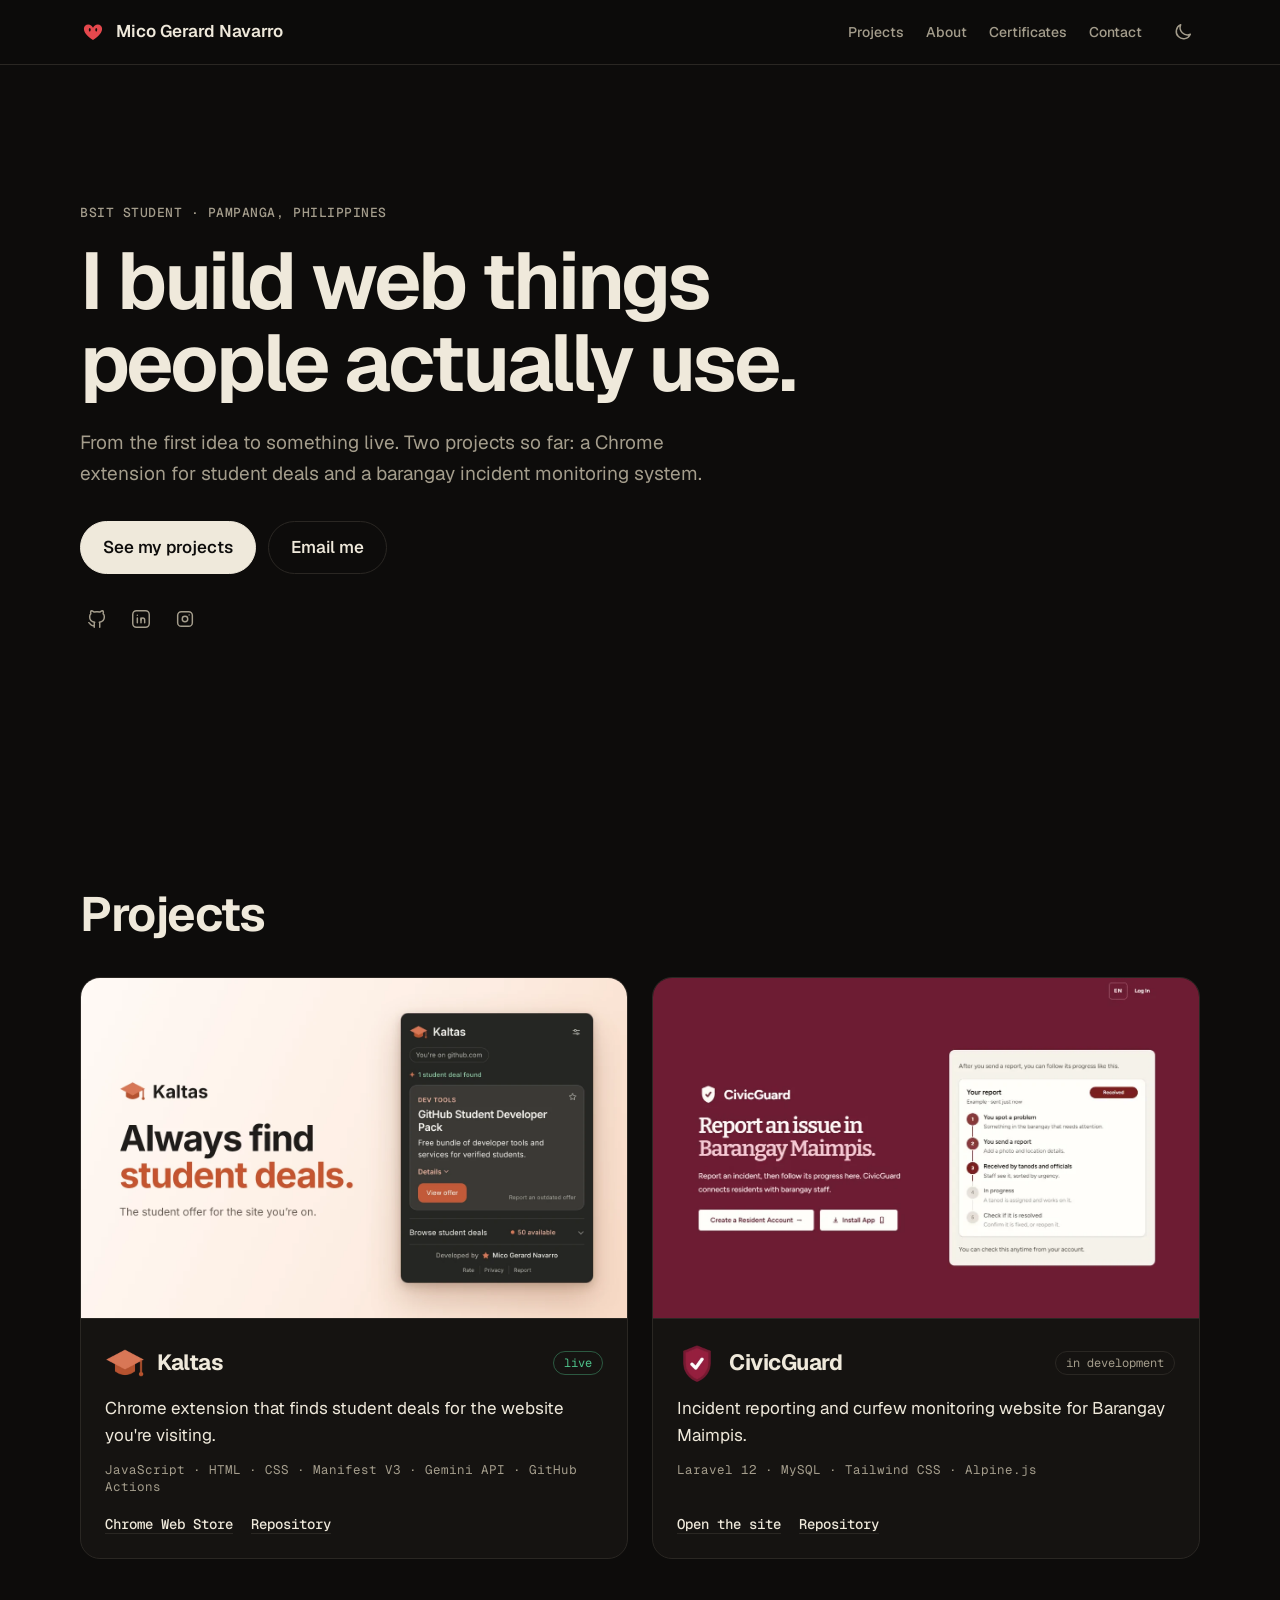
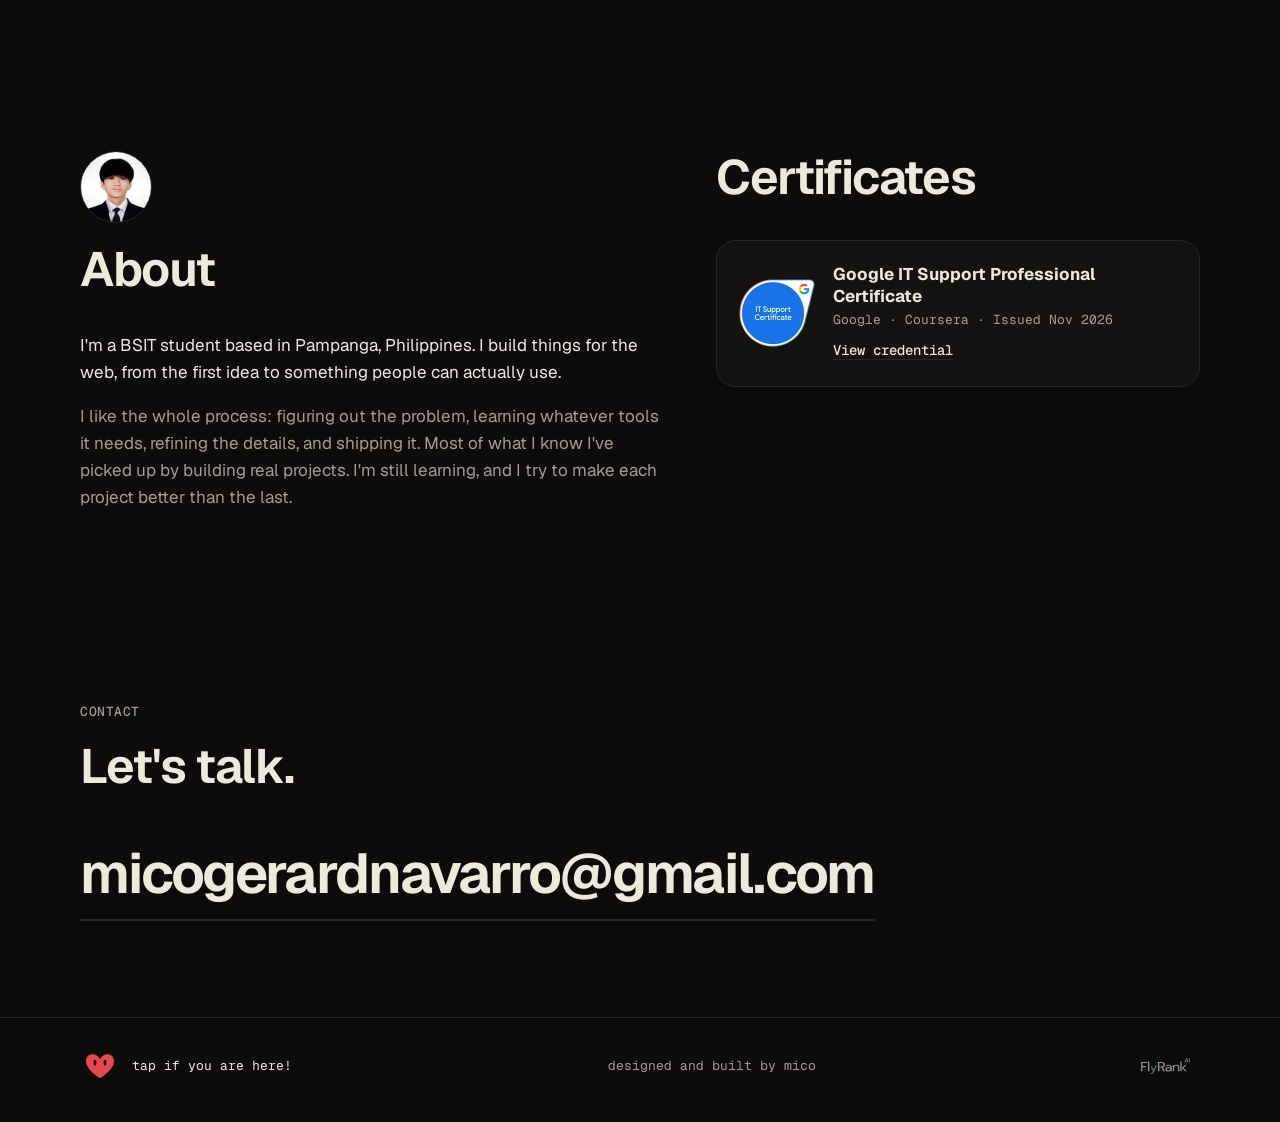
==== index.html @ db14276e "refactor: rebuild the whole site on one stylesheet and one script" ====
<!DOCTYPE html>
<html lang="en" data-theme="dark">
<head>
<meta charset="utf-8">
<meta name="viewport" content="width=device-width, initial-scale=1, viewport-fit=cover">
<meta name="theme-color" content="#0d0c0b">
<meta name="color-scheme" content="dark light">
<script>(function(){var r=document.documentElement,t="dark";try{var s=localStorage.getItem("theme-v1");if(s==="light"||s==="dark")t=s}catch(e){}r.dataset.theme=t;if(t==="light"){var m=document.querySelector('meta[name="theme-color"]');if(m)m.content="#f1ebdb"}if(!matchMedia("(prefers-reduced-motion: reduce)").matches)r.classList.add("js")})()</script>
<title>Mico Gerard Navarro</title>
<meta name="description" content="Kaltas, a Chrome extension for student deals, and CivicGuard, an incident monitoring system, built by BSIT student Mico Gerard Navarro.">
<meta property="og:title" content="Mico Gerard Navarro">
<meta property="og:description" content="Kaltas, a Chrome extension for student deals, and CivicGuard, an incident monitoring system, built by BSIT student Mico Gerard Navarro.">
<meta property="og:image" content="https://miconavarro.vercel.app/images/site/og.png?v=2">
<meta name="twitter:image" content="https://miconavarro.vercel.app/images/site/og.png?v=2">
<meta name="twitter:card" content="summary_large_image">
<meta property="og:url" content="https://miconavarro.vercel.app/">
<link rel="canonical" href="https://miconavarro.vercel.app/">
<link rel="icon" type="image/svg+xml" href="/images/site/favicon.svg?v=2">
<link rel="preload" as="font" type="font/woff2" href="/fonts/geist-latin-wght-normal.woff2" crossorigin>
<link rel="stylesheet" href="/css/site.css?v=3">
<noscript><style>.reveal{opacity:1!important;transform:none!important}</style></noscript>
</head>
<body>
<a class="skip" href="#main">Skip to content</a>
<header class="bar"><div class="wrap bar-in">
<a class="brand" href="/" aria-label="Mico Gerard Navarro, home"><svg class="heart" viewBox="0 0 120 120" aria-hidden="true"><g><path d="M60 97C30 77 18 61 18 45C18 33 27 25 38 25C48 25 56 31 60 40C64 31 72 25 82 25C93 25 102 33 102 45C102 61 90 77 60 97Z" fill="#e5484d"/><g><ellipse cx="45" cy="50" rx="4.4" ry="8.4" fill="#14110d"/><ellipse cx="75" cy="50" rx="4.4" ry="8.4" fill="#14110d"/></g></g></svg><span>Mico Gerard Navarro</span></a>
<nav aria-label="Sections"><a href="/#projects">Projects</a><a href="/#about">About</a><a href="/#certificates">Certificates</a><a href="/#contact">Contact</a></nav>
<button id="theme" class="icon" type="button" aria-label="Toggle light and dark mode"><svg class="i" viewBox="0 0 24 24" aria-hidden="true"><path d="M20 14.5A8 8 0 0 1 9.5 4 8 8 0 1 0 20 14.5z"/></svg></button>
</div></header>
<main id="main">
<section class="hero"><div class="wrap">
<p class="tag">BSIT student &middot; Pampanga, Philippines</p>
<h1>I build web things people actually use.</h1>
<p class="lead">From the first idea to something live. Two projects so far: a Chrome extension for student deals and a barangay incident monitoring system.</p>
<div class="row"><a class="btn p" href="#projects">See my projects</a><a class="btn" href="mailto:micogerardnavarro@gmail.com">Email me</a></div>
<div class="soc">
<a class="icon" href="https://github.com/miconvr" target="_blank" rel="noopener noreferrer" aria-label="GitHub"><svg class="i" viewBox="0 0 24 24" aria-hidden="true"><path d="M9 19c-4.3 1.4 -4.3 -2.5 -6 -3m12 5v-3.5c0 -1 .1 -1.4 -.5 -2c2.8 -.3 5.5 -1.4 5.5 -6a4.6 4.6 0 0 0 -1.3 -3.2a4.2 4.2 0 0 0 -.1 -3.2s-1.1 -.3 -3.5 1.3a12.3 12.3 0 0 0 -6.2 0c-2.4 -1.6 -3.5 -1.3 -3.5 -1.3a4.2 4.2 0 0 0 -.1 3.2a4.6 4.6 0 0 0 -1.3 3.2c0 4.6 2.7 5.7 5.5 6c-.6 .6 -.6 1.2 -.5 2v3.5"/></svg></a>
<a class="icon" href="https://linkedin.com/in/miconvr" target="_blank" rel="noopener noreferrer" aria-label="LinkedIn"><svg class="i" viewBox="0 0 24 24" aria-hidden="true"><path d="M8 11v5"/><path d="M8 8v.01"/><path d="M12 16v-5"/><path d="M16 16v-3a2 2 0 0 0 -4 0"/><path d="M3 7a4 4 0 0 1 4 -4h10a4 4 0 0 1 4 4v10a4 4 0 0 1 -4 4h-10a4 4 0 0 1 -4 -4z"/></svg></a>
<a class="icon" href="https://instagram.com/miconvr" target="_blank" rel="noopener noreferrer" aria-label="Instagram"><svg class="i" viewBox="0 0 24 24" aria-hidden="true"><rect x="4" y="4" width="16" height="16" rx="4"/><circle cx="12" cy="12" r="3"/><path d="M16.5 7.5v.01"/></svg></a>
</div>
<p class="stat" data-commits hidden><b></b> commits across Kaltas and CivicGuard</p>
</div></section>

<section class="sec" id="projects"><div class="wrap">
<h2 class="reveal">Projects</h2>
<div class="cards">
<article class="card reveal">
<div class="shot"><img src="/images/projects/kaltas/kaltas.webp?v=2" width="1280" height="800" loading="lazy" alt="Kaltas popup on github.com showing the GitHub Student Developer Pack deal with a View offer button."></div>
<div class="body">
<div class="top"><img src="/images/projects/kaltas/kaltas-icon.webp" width="40" height="40" alt=""><h3><a href="/kaltas">Kaltas</a></h3><span class="st live">live</span></div>
<p>Chrome extension that finds student deals for the website you're visiting.</p>
<p class="stack">JavaScript &middot; HTML &middot; CSS &middot; Manifest V3 &middot; Gemini API &middot; GitHub Actions</p>
<div class="links"><a href="https://ggl.link/kaltas" target="_blank" rel="noopener noreferrer">Chrome Web Store</a><a href="https://git.new/kaltas" target="_blank" rel="noopener noreferrer">Repository</a></div>
</div></article>
<article class="card reveal">
<div class="shot"><img src="/images/projects/civicguard/civicguard.webp" width="1198" height="749" loading="lazy" alt="CivicGuard home page reading Report an issue in Barangay Maimpis, with a five-step example of following a report from problem to resolved."></div>
<div class="body">
<div class="top"><img src="/images/projects/civicguard/civicguard-icon.webp" width="40" height="40" alt=""><h3><a href="/civicguard">CivicGuard</a></h3><span class="st">in development</span></div>
<p>Incident reporting and curfew monitoring website for Barangay Maimpis.</p>
<p class="stack">Laravel 12 &middot; MySQL &middot; Tailwind CSS &middot; Alpine.js</p>
<div class="links"><a href="https://civicguard.wasmer.app/" target="_blank" rel="noopener noreferrer">Open the site</a><a href="https://github.com/miconvr/civicguard" target="_blank" rel="noopener noreferrer">Repository</a></div>
</div></article>
</div></div></section>

<section class="sec"><div class="wrap two">
<div id="about" class="reveal">
<img class="me" src="/images/profile/mico-400.webp?v=9" width="72" height="72" alt="Mico Gerard Navarro" loading="lazy">
<h2>About</h2>
<p>I'm a BSIT student based in Pampanga, Philippines. I build things for the web, from the first idea to something people can actually use.</p>
<p class="mu">I like the whole process: figuring out the problem, learning whatever tools it needs, refining the details, and shipping it. Most of what I know I've picked up by building real projects. I'm still learning, and I try to make each project better than the last.</p>
</div>
<div id="certificates" class="reveal">
<h2>Certificates</h2>
<div class="cert"><img src="/images/badges/itsupport-badge.webp" width="152" height="136" alt="Google IT Support certificate badge"><div><b>Google IT Support Professional Certificate</b><span>Google &middot; Coursera &middot; Issued Nov 2026</span><a href="https://www.coursera.org/account/accomplishments/specialization/0XX7JA2E66JU" target="_blank" rel="noopener noreferrer">View credential</a></div></div>
</div>
</div></section>

<section class="sec" id="contact"><div class="wrap reveal">
<p class="tag">Contact</p>
<h2>Let's talk.</h2>
<a class="mail" href="mailto:micogerardnavarro@gmail.com">micogerardnavarro@gmail.com</a>
</div></section>
</main>
<footer class="foot"><div class="wrap">
<div class="been"><button class="been-btn" type="button" aria-label="Say hi"><svg class="heart" viewBox="0 0 120 120" aria-hidden="true"><g class="turn"><path d="M60 97C30 77 18 61 18 45C18 33 27 25 38 25C48 25 56 31 60 40C64 31 72 25 82 25C93 25 102 33 102 45C102 61 90 77 60 97Z" fill="#e5484d"/><g class="eyes"><ellipse cx="45" cy="50" rx="4.4" ry="8.4" fill="#14110d"/><ellipse cx="75" cy="50" rx="4.4" ry="8.4" fill="#14110d"/></g></g></svg></button><div><p class="been-line">tap if you are here!</p><p class="been-count mu"></p></div></div>
<span>designed and built by mico</span>
<img class="fly" src="/images/logos/flyrank-wordmark.svg" height="16" alt="FlyRank AI graduate">
</div></footer>
<script src="/js/site.js?v=3" defer></script>
</body>
</html>
---- css/site.css ----
@font-face{font-family:Geist;src:url(/fonts/geist-latin-wght-normal.woff2) format("woff2");font-weight:100 900;font-display:swap}
@font-face{font-family:"Geist Mono";src:url(/fonts/geist-mono-latin-wght-normal.woff2) format("woff2");font-weight:100 900;font-display:swap}
:root{color-scheme:dark;--bg:#0d0c0b;--sf:#151311;--tx:#efe9db;--mu:#a49d8c;--ln:#2a2723;--ac:#e5484d;--ok:#4ec28a;--f:Geist,system-ui,sans-serif;--m:"Geist Mono",ui-monospace,monospace;--r:20px}
:root[data-theme=light]{color-scheme:light;--bg:#f1ebdb;--sf:#faf6ea;--tx:#17140f;--mu:#6b6455;--ln:#d9d0b8;--ok:#2a8a5b}
*{box-sizing:border-box;margin:0}
[hidden]{display:none!important}
html{scroll-behavior:smooth;scroll-padding-top:80px}
body{background:var(--bg);color:var(--tx);font:400 17px/1.6 var(--f);-webkit-font-smoothing:antialiased;min-height:100svh;display:flex;flex-direction:column}
main{flex:1}
a{color:inherit;text-decoration:none}
img,svg{display:block;max-width:100%}
.wrap{width:min(1120px,100% - 48px);margin-inline:auto}
.skip{position:absolute;left:-999px;top:8px}.skip:focus{left:12px;background:var(--sf);padding:8px 12px;border-radius:8px;z-index:99}
:focus-visible{outline:2px solid var(--ac);outline-offset:3px;border-radius:4px}
.i{width:22px;height:22px;fill:none;stroke:currentColor;stroke-width:1.6;stroke-linecap:round;stroke-linejoin:round;flex:none}
.mu{color:var(--mu)}

/* top bar */
.bar{position:fixed;inset:0 0 auto;z-index:20;background:color-mix(in srgb,var(--bg) 85%,transparent);-webkit-backdrop-filter:blur(10px);backdrop-filter:blur(10px);border-bottom:1px solid var(--ln)}
.bar-in{display:flex;align-items:center;gap:24px;height:64px}
.brand{display:flex;align-items:center;gap:10px;font-weight:600;margin-right:auto}
.brand .heart{width:26px;height:26px}
.bar nav{display:flex;gap:22px;font:500 14px var(--f);overflow-x:auto;scrollbar-width:none}
.bar nav a{color:var(--mu);transition:color .2s}.bar nav a:hover{color:var(--tx)}
.icon{background:none;border:0;color:var(--mu);cursor:pointer;padding:6px;transition:color .2s,transform .2s}.icon:hover{color:var(--tx)}.icon:active{transform:scale(.92)}

/* home */
.hero{min-height:88svh;display:flex;align-items:center;padding:120px 0 72px}
.tag{font:500 13px var(--m);color:var(--mu);letter-spacing:.04em;text-transform:uppercase;margin-bottom:20px}
h1{font-size:clamp(40px,6.4vw,80px);line-height:1.02;letter-spacing:-.035em;font-weight:650;max-width:14ch}
.lead{color:var(--mu);max-width:48ch;margin:24px 0 32px;font-size:19px}
.row{display:flex;flex-wrap:wrap;gap:12px;align-items:center}
.btn{padding:12px 22px;border-radius:999px;border:1px solid var(--ln);font-weight:550;transition:transform .15s,border-color .2s}.btn:hover{transform:translateY(-2px);border-color:var(--mu)}.btn:active{transform:none}
.btn.p{background:var(--tx);color:var(--bg);border-color:var(--tx)}
.soc{display:flex;gap:10px;margin-top:28px}
.stat{font:13px var(--m);color:var(--mu);margin-top:18px}.stat b{color:var(--tx);font-weight:600}
.sec{padding:96px 0}
h2{font-size:clamp(30px,4vw,48px);letter-spacing:-.03em;line-height:1.1;margin-bottom:36px;font-weight:650}
.cards{display:grid;grid-template-columns:1fr 1fr;gap:24px}
.card{position:relative;background:var(--sf);border:1px solid var(--ln);border-radius:var(--r);overflow:hidden;display:flex;flex-direction:column;transition:transform .25s,border-color .25s}
.card:hover{transform:translateY(-2px);border-color:var(--mu)}
.shot{aspect-ratio:16/10;overflow:hidden;border-bottom:1px solid var(--ln)}
.shot img{width:100%;height:100%;object-fit:cover;transition:transform .5s}.card:hover .shot img{transform:scale(1.025)}
.body{padding:24px;display:flex;flex-direction:column;gap:12px;flex:1}
.top{display:flex;align-items:center;gap:12px}.top img{width:40px;height:40px;border-radius:10px}
.top h3{font-size:22px;letter-spacing:-.02em}
.top h3 a::after{content:"";position:absolute;inset:0;z-index:1}
.st{margin-left:auto;font:12px var(--m);padding:3px 10px;border-radius:99px;border:1px solid var(--ln);color:var(--mu);white-space:nowrap}
.st.live{color:var(--ok);border-color:color-mix(in srgb,var(--ok) 40%,transparent)}
.stack{font:12.5px var(--m);color:var(--mu)}
.links{display:flex;flex-wrap:wrap;gap:18px;margin-top:auto;padding-top:8px;font:500 14px var(--m);position:relative;z-index:2}
.links a{border-bottom:1px solid var(--ln);transition:border-color .2s}.links a:hover{border-color:var(--tx)}
.two{display:grid;grid-template-columns:1.2fr 1fr;gap:56px}
.two p+p{margin-top:16px}
.me{width:72px;height:72px;border-radius:50%;object-fit:cover;border:1px solid var(--ln);margin-bottom:20px}
.cert{display:flex;gap:18px;align-items:center;background:var(--sf);border:1px solid var(--ln);border-radius:var(--r);padding:22px}
.cert img{width:76px;height:auto}
.cert b{display:block;line-height:1.3}
.cert span{display:block;font:13px var(--m);color:var(--mu);margin:4px 0 8px}
.cert a{font:500 14px var(--m);border-bottom:1px solid var(--ln);transition:border-color .2s}.cert a:hover{border-color:var(--tx)}
.mail{display:inline-block;font-size:clamp(22px,4.4vw,56px);letter-spacing:-.03em;font-weight:650;border-bottom:2px solid var(--ln);transition:border-color .2s;word-break:break-word}.mail:hover{border-color:var(--ac)}

/* footer + mascot */
.foot{border-top:1px solid var(--ln);padding:28px 0 36px;font:13px var(--m);color:var(--mu)}
.foot .wrap{display:flex;flex-wrap:wrap;gap:20px;align-items:center;justify-content:space-between}
.fly{height:16px;width:auto;background:#0b0b0b;padding:6px 10px;box-sizing:content-box;border-radius:6px;opacity:.55}
.been{display:flex;align-items:center;gap:12px}
.been-btn{background:none;border:0;padding:0;cursor:pointer;width:40px;height:40px}
.been .heart{width:100%;height:100%;overflow:visible}
.turn,.eyes{transform-box:fill-box;transform-origin:center;transition:transform .25s ease-out}
.been-line{color:var(--tx)}
.been-count{font-size:12px}
@keyframes pop{40%{transform:scale(1.25) rotate(-8deg)}}
.been-pop .heart{animation:pop .5s}

/* project + policy pages */
.page{width:min(820px,100% - 48px);margin-inline:auto;padding:104px 0 80px}
.back{display:inline-flex;align-items:center;gap:8px;font:500 14px var(--m);color:var(--mu);margin-bottom:28px;transition:color .2s}.back:hover{color:var(--tx)}
.back .i{width:16px;height:16px}
.ptitle{display:flex;align-items:center;gap:16px;margin-bottom:28px;flex-wrap:wrap}
.ptitle img{width:56px;height:56px;border-radius:14px}
.ptitle h1{font-size:clamp(32px,5vw,52px);max-width:none}
.gallery{position:relative;border:1px solid var(--ln);border-radius:var(--r);overflow:hidden;background:var(--sf)}
.slides{display:flex;overflow-x:auto;scroll-snap-type:x mandatory;scrollbar-width:none}
.slides::-webkit-scrollbar{display:none}
.slide{flex:0 0 100%;scroll-snap-align:center}
.slide img{width:100%;aspect-ratio:16/10;object-fit:cover;cursor:zoom-in}
.gbtn{position:absolute;top:50%;translate:0 -50%;width:40px;height:40px;border-radius:50%;border:1px solid var(--ln);background:color-mix(in srgb,var(--bg) 80%,transparent);color:var(--tx);cursor:pointer;display:grid;place-items:center;-webkit-backdrop-filter:blur(6px);backdrop-filter:blur(6px);transition:transform .15s}
.gbtn:hover{transform:scale(1.06)}
.gbtn.prev{left:12px}.gbtn.next{right:12px}
.gcount{position:absolute;right:12px;bottom:12px;font:12px var(--m);background:color-mix(in srgb,var(--bg) 80%,transparent);padding:3px 10px;border-radius:99px}
.lede{margin:28px 0 16px;font-size:18px}
.team{display:flex;gap:8px;align-items:flex-start;color:var(--mu);font-size:15px;margin-bottom:16px}
.team .i{width:16px;height:16px;margin-top:5px}
.badges{list-style:none;padding:0;display:flex;flex-wrap:wrap;gap:12px;margin:20px 0 8px}
.badge{display:inline-flex;align-items:center;gap:10px;padding:10px 18px;border:1px solid var(--ln);border-radius:999px;font:500 14px var(--m);transition:transform .15s,border-color .2s}
.badge:hover{transform:translateY(-2px);border-color:var(--mu)}
.badge .i{width:20px;height:20px}
.page h2{font-size:28px;margin:48px 0 20px}
.facts{display:grid;gap:14px;margin-bottom:28px}
.fact{display:grid;grid-template-columns:110px 1fr;gap:16px;align-items:baseline}
.fact dt{font:12px var(--m);color:var(--mu);text-transform:uppercase;letter-spacing:.05em}
.pills{display:flex;flex-wrap:wrap;gap:8px}
.pills span{font:13px var(--m);border:1px solid var(--ln);border-radius:99px;padding:3px 12px}
.outcomes{list-style:none;padding:0;display:grid;gap:14px}
.outcomes li{padding-left:22px;position:relative;color:var(--mu)}
.outcomes li::before{content:"";position:absolute;left:0;top:.7em;width:8px;height:8px;border-radius:50%;background:var(--ac)}
.policy .meta{font:13px var(--m);color:var(--mu);margin-bottom:12px}
.policy .lede{margin-top:0}
.policy h2{font-size:22px;margin:36px 0 12px}
.policy p,.policy li{color:var(--mu)}.policy p+p{margin-top:12px}
.policy ul{padding-left:20px;display:grid;gap:6px}
.policy code{font:14px var(--m);background:var(--sf);border:1px solid var(--ln);border-radius:6px;padding:1px 6px;color:var(--tx);word-break:break-all}
.policy a{border-bottom:1px solid var(--ln)}.policy a:hover{border-color:var(--tx)}
.lb{border:0;background:transparent;padding:0;max-width:96vw;max-height:96vh;overflow:visible}
.lb::backdrop{background:rgba(0,0,0,.88)}
.lb img{max-width:96vw;max-height:90vh;border-radius:12px}
.lb-x{position:absolute;top:-44px;right:0;background:none;border:0;color:#fff;font-size:34px;line-height:1;cursor:pointer}
.nf{display:grid;place-items:center;text-align:center;gap:12px;padding:140px 24px}
.nf img{margin-inline:auto}
.nf h1{max-width:none;font-size:clamp(32px,5vw,52px)}
.nf p{color:var(--mu)}

/* motion */
.js .reveal{opacity:0;transform:translateY(14px);transition:opacity .6s,transform .6s}
.js .reveal.in{opacity:1;transform:none}
@media(max-width:860px){.cards,.two{grid-template-columns:1fr}.hero{min-height:0;padding-top:110px}.sec{padding:72px 0}}
@media(max-width:560px){.wrap,.page{width:calc(100% - 32px)}.brand span{display:none}.bar-in{gap:14px}.bar nav{gap:14px;font-size:13px}.fact{grid-template-columns:1fr;gap:6px}.cert{flex-direction:column;align-items:flex-start}}
@media(prefers-reduced-motion:reduce){*{animation:none!important;transition:none!important;scroll-behavior:auto!important}}
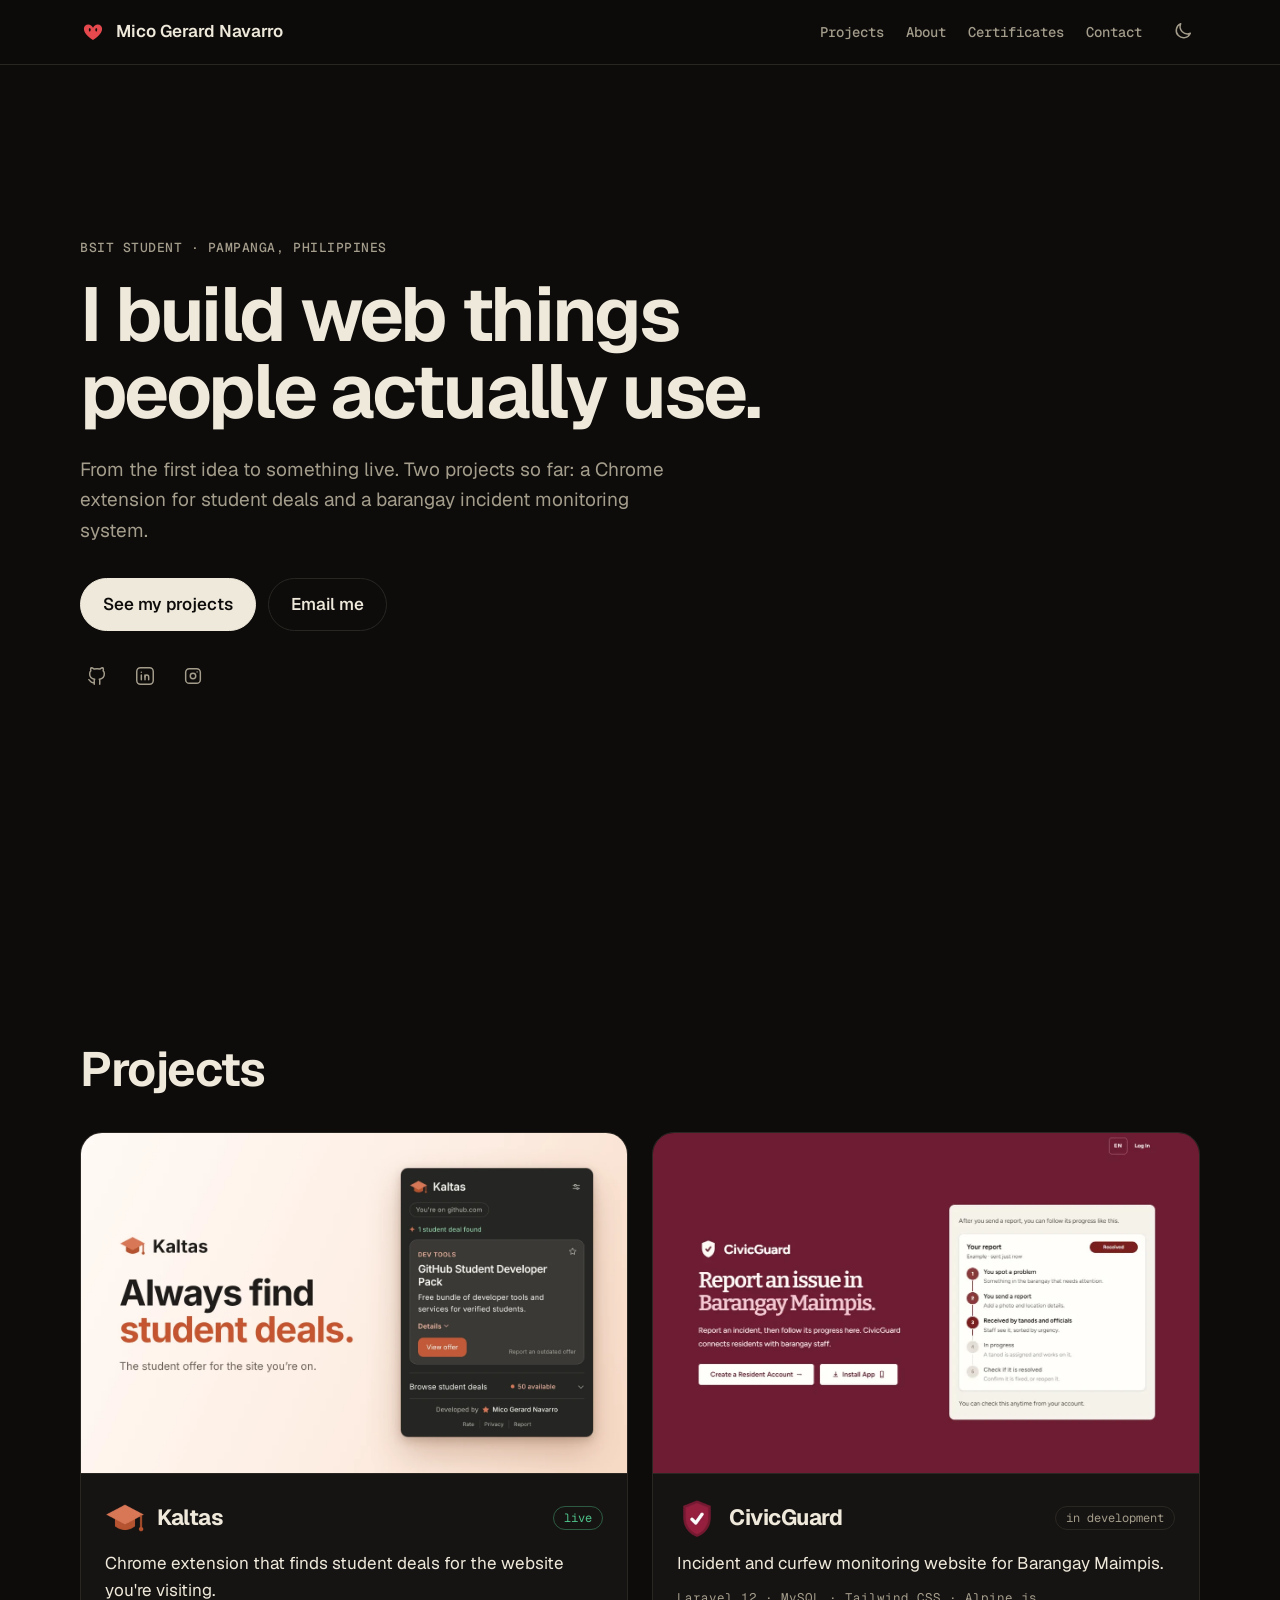
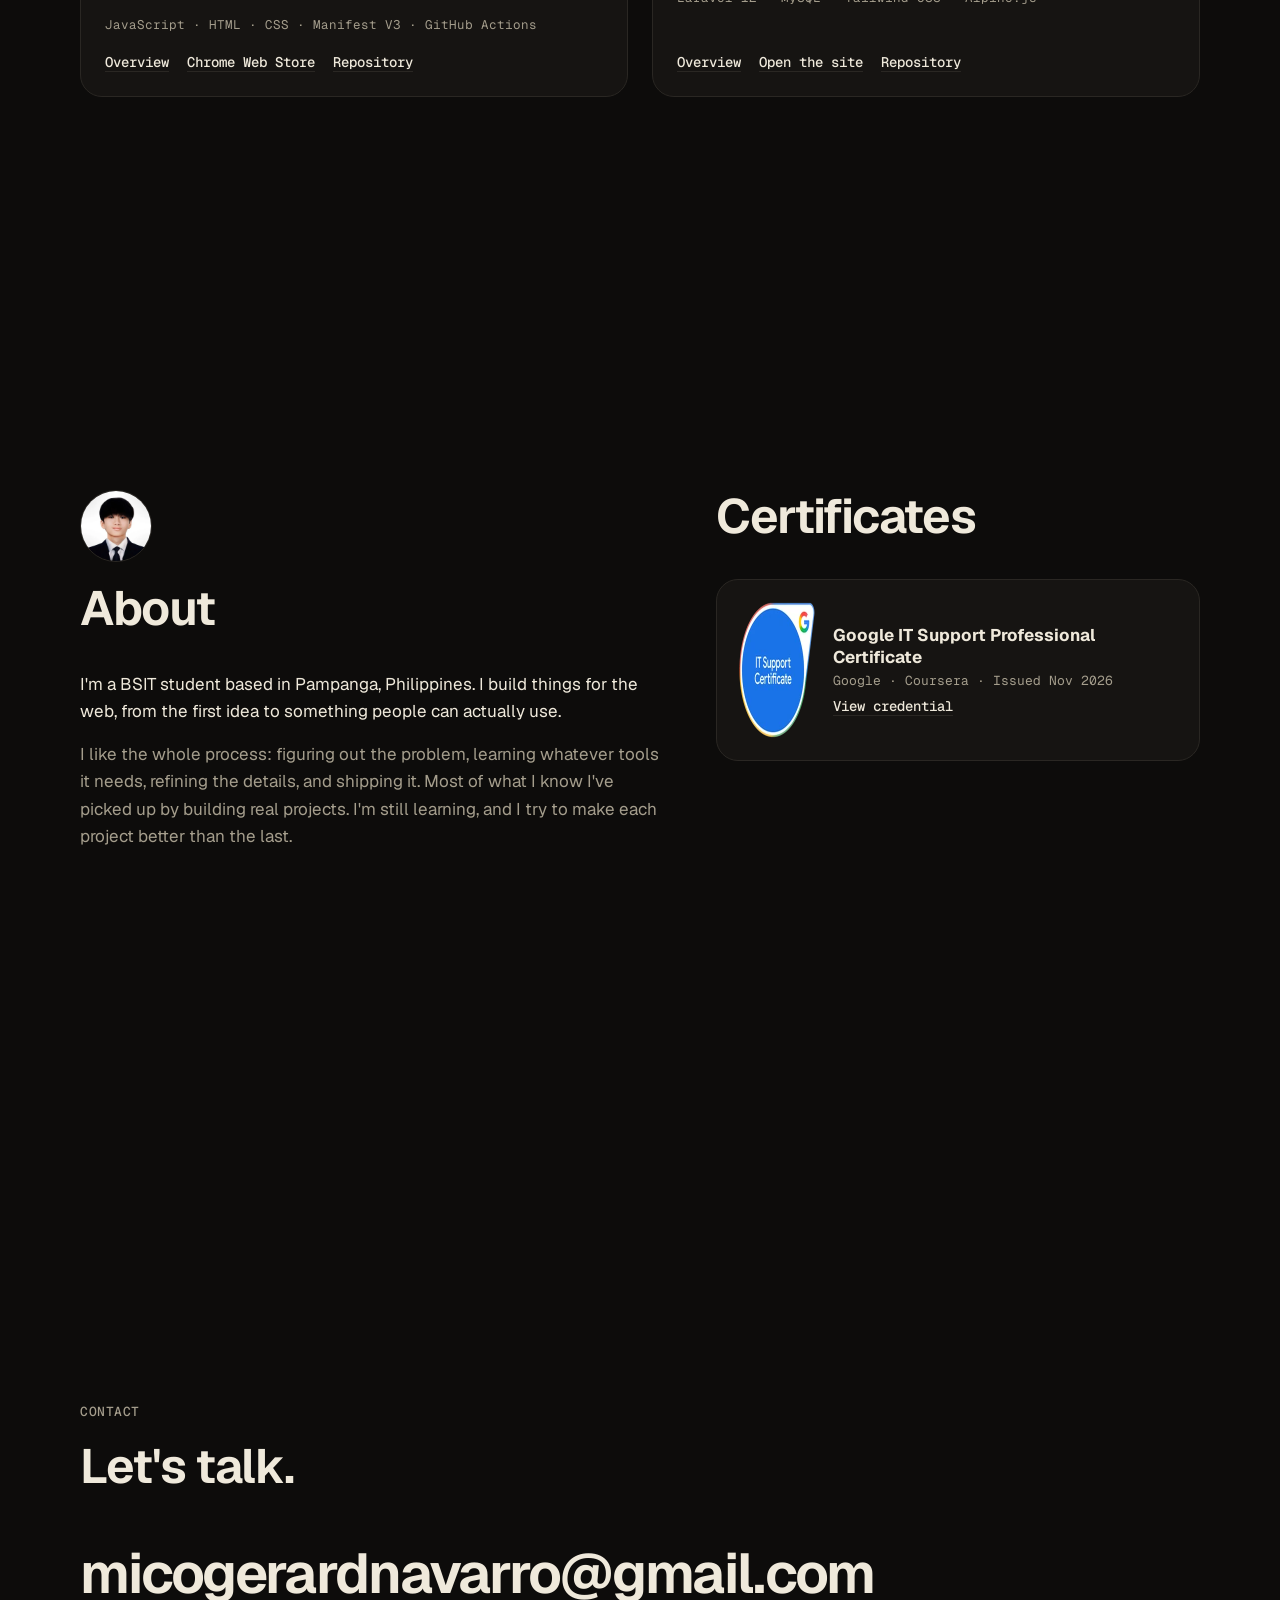
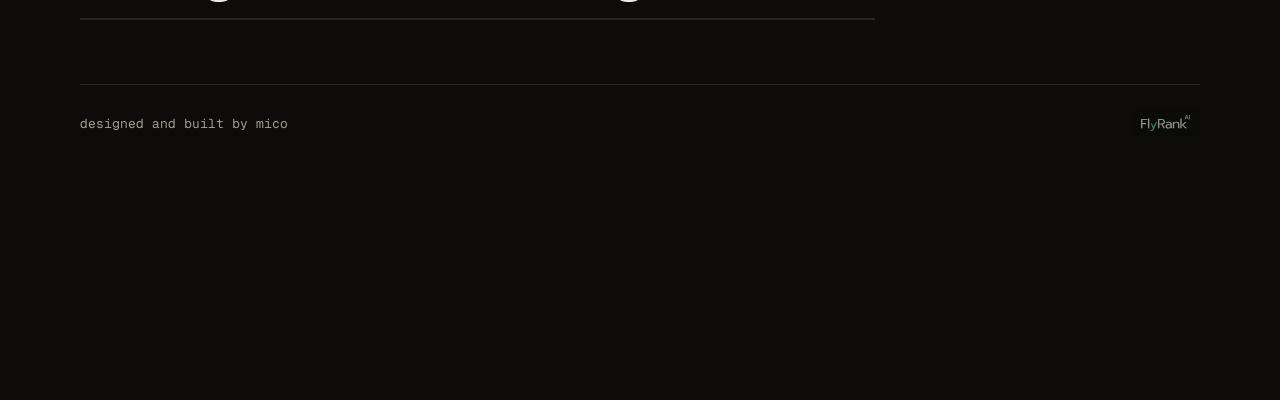
==== commit f36ab475: "Revert "refactor: rebuild the whole site on one stylesheet and one script" This reverts commit db142" ====
--- a/index.html
+++ b/index.html
@@ -5,7 +5,7 @@
 <meta name="viewport" content="width=device-width, initial-scale=1, viewport-fit=cover">
 <meta name="theme-color" content="#0d0c0b">
 <meta name="color-scheme" content="dark light">
-<script>(function(){var r=document.documentElement,t="dark";try{var s=localStorage.getItem("theme-v1");if(s==="light"||s==="dark")t=s}catch(e){}r.dataset.theme=t;if(t==="light"){var m=document.querySelector('meta[name="theme-color"]');if(m)m.content="#f1ebdb"}if(!matchMedia("(prefers-reduced-motion: reduce)").matches)r.classList.add("js")})()</script>
+<script>(function(){var r=document.documentElement,t="dark";try{var s=localStorage.getItem("theme-v1");if(s==="light"||s==="dark")t=s}catch(e){}r.dataset.theme=t;var m=document.querySelector('meta[name="theme-color"]');if(m)m.content=t==="dark"?"#0d0c0b":"#f1ebdb";if(!matchMedia("(prefers-reduced-motion: reduce)").matches)r.classList.add("js")})()</script>
 <title>Mico Gerard Navarro</title>
 <meta name="description" content="Kaltas, a Chrome extension for student deals, and CivicGuard, an incident monitoring system, built by BSIT student Mico Gerard Navarro.">
 <meta property="og:title" content="Mico Gerard Navarro">
@@ -17,75 +17,72 @@
 <link rel="canonical" href="https://miconavarro.vercel.app/">
 <link rel="icon" type="image/svg+xml" href="/images/site/favicon.svg?v=2">
 <link rel="preload" as="font" type="font/woff2" href="/fonts/geist-latin-wght-normal.woff2" crossorigin>
-<link rel="stylesheet" href="/css/site.css?v=3">
-<noscript><style>.reveal{opacity:1!important;transform:none!important}</style></noscript>
+<link rel="stylesheet" href="/css/home.css?v=1">
+<script type="application/ld+json">{"@context":"https://schema.org","@type":"Person","name":"Mico Gerard Navarro","url":"https://miconavarro.vercel.app/","jobTitle":"BSIT student and developer","address":{"@type":"PostalAddress","addressRegion":"Pampanga","addressCountry":"PH"},"sameAs":["https://github.com/miconvr","https://linkedin.com/in/miconvr","https://instagram.com/miconvr"]}</script>
 </head>
 <body>
 <a class="skip" href="#main">Skip to content</a>
 <header class="bar"><div class="wrap bar-in">
-<a class="brand" href="/" aria-label="Mico Gerard Navarro, home"><svg class="heart" viewBox="0 0 120 120" aria-hidden="true"><g><path d="M60 97C30 77 18 61 18 45C18 33 27 25 38 25C48 25 56 31 60 40C64 31 72 25 82 25C93 25 102 33 102 45C102 61 90 77 60 97Z" fill="#e5484d"/><g><ellipse cx="45" cy="50" rx="4.4" ry="8.4" fill="#14110d"/><ellipse cx="75" cy="50" rx="4.4" ry="8.4" fill="#14110d"/></g></g></svg><span>Mico Gerard Navarro</span></a>
-<nav aria-label="Sections"><a href="/#projects">Projects</a><a href="/#about">About</a><a href="/#certificates">Certificates</a><a href="/#contact">Contact</a></nav>
+<a class="brand" href="/" aria-label="Mico Gerard Navarro, home"><svg viewBox="0 0 120 120" aria-hidden="true"><path d="M60 97C30 77 18 61 18 45C18 33 27 25 38 25C48 25 56 31 60 40C64 31 72 25 82 25C93 25 102 33 102 45C102 61 90 77 60 97Z" fill="#e5484d"/><ellipse cx="45" cy="50" rx="4.4" ry="8.4" fill="#14110d"/><ellipse cx="75" cy="50" rx="4.4" ry="8.4" fill="#14110d"/></svg><span>Mico Gerard Navarro</span></a>
+<nav aria-label="Sections"><a href="#projects">Projects</a><a href="#about">About</a><a href="#certificates">Certificates</a><a href="#contact">Contact</a></nav>
 <button id="theme" class="icon" type="button" aria-label="Toggle light and dark mode"><svg class="i" viewBox="0 0 24 24" aria-hidden="true"><path d="M20 14.5A8 8 0 0 1 9.5 4 8 8 0 1 0 20 14.5z"/></svg></button>
 </div></header>
 <main id="main">
-<section class="hero"><div class="wrap">
-<p class="tag">BSIT student &middot; Pampanga, Philippines</p>
+<section class="screen hero"><div class="wrap">
+<div>
+<p class="tag">BSIT student · Pampanga, Philippines</p>
 <h1>I build web things people actually use.</h1>
 <p class="lead">From the first idea to something live. Two projects so far: a Chrome extension for student deals and a barangay incident monitoring system.</p>
 <div class="row"><a class="btn p" href="#projects">See my projects</a><a class="btn" href="mailto:micogerardnavarro@gmail.com">Email me</a></div>
 <div class="soc">
-<a class="icon" href="https://github.com/miconvr" target="_blank" rel="noopener noreferrer" aria-label="GitHub"><svg class="i" viewBox="0 0 24 24" aria-hidden="true"><path d="M9 19c-4.3 1.4 -4.3 -2.5 -6 -3m12 5v-3.5c0 -1 .1 -1.4 -.5 -2c2.8 -.3 5.5 -1.4 5.5 -6a4.6 4.6 0 0 0 -1.3 -3.2a4.2 4.2 0 0 0 -.1 -3.2s-1.1 -.3 -3.5 1.3a12.3 12.3 0 0 0 -6.2 0c-2.4 -1.6 -3.5 -1.3 -3.5 -1.3a4.2 4.2 0 0 0 -.1 3.2a4.6 4.6 0 0 0 -1.3 3.2c0 4.6 2.7 5.7 5.5 6c-.6 .6 -.6 1.2 -.5 2v3.5"/></svg></a>
-<a class="icon" href="https://linkedin.com/in/miconvr" target="_blank" rel="noopener noreferrer" aria-label="LinkedIn"><svg class="i" viewBox="0 0 24 24" aria-hidden="true"><path d="M8 11v5"/><path d="M8 8v.01"/><path d="M12 16v-5"/><path d="M16 16v-3a2 2 0 0 0 -4 0"/><path d="M3 7a4 4 0 0 1 4 -4h10a4 4 0 0 1 4 4v10a4 4 0 0 1 -4 4h-10a4 4 0 0 1 -4 -4z"/></svg></a>
-<a class="icon" href="https://instagram.com/miconvr" target="_blank" rel="noopener noreferrer" aria-label="Instagram"><svg class="i" viewBox="0 0 24 24" aria-hidden="true"><rect x="4" y="4" width="16" height="16" rx="4"/><circle cx="12" cy="12" r="3"/><path d="M16.5 7.5v.01"/></svg></a>
+<a class="icon" href="https://github.com/miconvr" target="_blank" rel="noopener noreferrer" aria-label="GitHub"><svg class="i" viewBox="0 0 24 24"><path d="M9 19c-4.3 1.4 -4.3 -2.5 -6 -3m12 5v-3.5c0 -1 .1 -1.4 -.5 -2c2.8 -.3 5.5 -1.4 5.5 -6a4.6 4.6 0 0 0 -1.3 -3.2a4.2 4.2 0 0 0 -.1 -3.2s-1.1 -.3 -3.5 1.3a12.3 12.3 0 0 0 -6.2 0c-2.4 -1.6 -3.5 -1.3 -3.5 -1.3a4.2 4.2 0 0 0 -.1 3.2a4.6 4.6 0 0 0 -1.3 3.2c0 4.6 2.7 5.7 5.5 6c-.6 .6 -.6 1.2 -.5 2v3.5"/></svg></a>
+<a class="icon" href="https://linkedin.com/in/miconvr" target="_blank" rel="noopener noreferrer" aria-label="LinkedIn"><svg class="i" viewBox="0 0 24 24"><path d="M8 11v5"/><path d="M8 8v.01"/><path d="M12 16v-5"/><path d="M16 16v-3a2 2 0 0 0 -4 0"/><path d="M3 7a4 4 0 0 1 4 -4h10a4 4 0 0 1 4 4v10a4 4 0 0 1 -4 4h-10a4 4 0 0 1 -4 -4z"/></svg></a>
+<a class="icon" href="https://instagram.com/miconvr" target="_blank" rel="noopener noreferrer" aria-label="Instagram"><svg class="i" viewBox="0 0 24 24"><rect x="4" y="4" width="16" height="16" rx="4"/><circle cx="12" cy="12" r="3"/><path d="M16.5 7.5v.01"/></svg></a>
 </div>
-<p class="stat" data-commits hidden><b></b> commits across Kaltas and CivicGuard</p>
+<p class="commits" id="commits" hidden><b></b> commits across Kaltas and CivicGuard</p>
+</div>
 </div></section>
 
-<section class="sec" id="projects"><div class="wrap">
+<section class="screen" id="projects"><div class="wrap">
 <h2 class="reveal">Projects</h2>
 <div class="cards">
 <article class="card reveal">
-<div class="shot"><img src="/images/projects/kaltas/kaltas.webp?v=2" width="1280" height="800" loading="lazy" alt="Kaltas popup on github.com showing the GitHub Student Developer Pack deal with a View offer button."></div>
+<div class="shot"><img src="/images/projects/kaltas/kaltas.webp" width="1280" height="800" loading="lazy" alt="Kaltas popup showing a student deal on a website"></div>
 <div class="body">
-<div class="top"><img src="/images/projects/kaltas/kaltas-icon.webp" width="40" height="40" alt=""><h3><a href="/kaltas">Kaltas</a></h3><span class="st live">live</span></div>
+<div class="top"><img src="/images/projects/kaltas/kaltas-icon.webp" width="40" height="40" alt=""><h3>Kaltas</h3><span class="st live">live</span></div>
 <p>Chrome extension that finds student deals for the website you're visiting.</p>
-<p class="stack">JavaScript &middot; HTML &middot; CSS &middot; Manifest V3 &middot; Gemini API &middot; GitHub Actions</p>
-<div class="links"><a href="https://ggl.link/kaltas" target="_blank" rel="noopener noreferrer">Chrome Web Store</a><a href="https://git.new/kaltas" target="_blank" rel="noopener noreferrer">Repository</a></div>
+<p class="stack">JavaScript · HTML · CSS · Manifest V3 · GitHub Actions</p>
+<div class="links"><a class="go" href="/kaltas" aria-label="Open Kaltas overview">Overview</a><a href="https://ggl.link/kaltas" target="_blank" rel="noopener noreferrer">Chrome Web Store</a><a href="https://github.com/miconvr/kaltas" target="_blank" rel="noopener noreferrer">Repository</a></div>
 </div></article>
 <article class="card reveal">
-<div class="shot"><img src="/images/projects/civicguard/civicguard.webp" width="1198" height="749" loading="lazy" alt="CivicGuard home page reading Report an issue in Barangay Maimpis, with a five-step example of following a report from problem to resolved."></div>
+<div class="shot"><img src="/images/projects/civicguard/civicguard.webp" width="1198" height="749" loading="lazy" alt="CivicGuard home page for reporting an issue in Barangay Maimpis"></div>
 <div class="body">
-<div class="top"><img src="/images/projects/civicguard/civicguard-icon.webp" width="40" height="40" alt=""><h3><a href="/civicguard">CivicGuard</a></h3><span class="st">in development</span></div>
-<p>Incident reporting and curfew monitoring website for Barangay Maimpis.</p>
-<p class="stack">Laravel 12 &middot; MySQL &middot; Tailwind CSS &middot; Alpine.js</p>
-<div class="links"><a href="https://civicguard.wasmer.app/" target="_blank" rel="noopener noreferrer">Open the site</a><a href="https://github.com/miconvr/civicguard" target="_blank" rel="noopener noreferrer">Repository</a></div>
+<div class="top"><img src="/images/projects/civicguard/civicguard-icon.webp" width="40" height="40" alt=""><h3>CivicGuard</h3><span class="st">in development</span></div>
+<p>Incident and curfew monitoring website for Barangay Maimpis.</p>
+<p class="stack">Laravel 12 · MySQL · Tailwind CSS · Alpine.js</p>
+<div class="links"><a class="go" href="/civicguard" aria-label="Open CivicGuard overview">Overview</a><a href="https://civicguard.wasmer.app/" target="_blank" rel="noopener noreferrer">Open the site</a><a href="https://github.com/miconvr/civicguard" target="_blank" rel="noopener noreferrer">Repository</a></div>
 </div></article>
 </div></div></section>
 
-<section class="sec"><div class="wrap two">
+<section class="screen"><div class="wrap two">
 <div id="about" class="reveal">
-<img class="me" src="/images/profile/mico-400.webp?v=9" width="72" height="72" alt="Mico Gerard Navarro" loading="lazy">
-<h2>About</h2>
+<img class="me" src="/images/profile/mico-400.webp?v=9" width="72" height="72" alt="Mico Gerard Navarro" loading="lazy"><h2>About</h2>
 <p>I'm a BSIT student based in Pampanga, Philippines. I build things for the web, from the first idea to something people can actually use.</p>
 <p class="mu">I like the whole process: figuring out the problem, learning whatever tools it needs, refining the details, and shipping it. Most of what I know I've picked up by building real projects. I'm still learning, and I try to make each project better than the last.</p>
 </div>
 <div id="certificates" class="reveal">
 <h2>Certificates</h2>
-<div class="cert"><img src="/images/badges/itsupport-badge.webp" width="152" height="136" alt="Google IT Support certificate badge"><div><b>Google IT Support Professional Certificate</b><span>Google &middot; Coursera &middot; Issued Nov 2026</span><a href="https://www.coursera.org/account/accomplishments/specialization/0XX7JA2E66JU" target="_blank" rel="noopener noreferrer">View credential</a></div></div>
+<div class="cert"><img src="/images/badges/itsupport-badge.webp" width="152" height="136" alt="Google IT Support certificate badge"><div><b>Google IT Support Professional Certificate</b><span>Google · Coursera · Issued Nov 2026</span><a class="links" style="padding:0" href="https://www.coursera.org/account/accomplishments/specialization/0XX7JA2E66JU" target="_blank" rel="noopener noreferrer"><span style="margin:0;color:inherit;font:inherit;border-bottom:1px solid var(--ln)">View credential</span></a></div></div>
 </div>
 </div></section>
 
-<section class="sec" id="contact"><div class="wrap reveal">
+<section class="screen" id="contact"><div class="wrap reveal">
 <p class="tag">Contact</p>
 <h2>Let's talk.</h2>
 <a class="mail" href="mailto:micogerardnavarro@gmail.com">micogerardnavarro@gmail.com</a>
+<div class="foot"><span>designed and built by mico</span><img class="fly" src="/images/logos/flyrank-wordmark.svg" height="16" alt="FlyRank AI graduate"></div>
 </div></section>
 </main>
-<footer class="foot"><div class="wrap">
-<div class="been"><button class="been-btn" type="button" aria-label="Say hi"><svg class="heart" viewBox="0 0 120 120" aria-hidden="true"><g class="turn"><path d="M60 97C30 77 18 61 18 45C18 33 27 25 38 25C48 25 56 31 60 40C64 31 72 25 82 25C93 25 102 33 102 45C102 61 90 77 60 97Z" fill="#e5484d"/><g class="eyes"><ellipse cx="45" cy="50" rx="4.4" ry="8.4" fill="#14110d"/><ellipse cx="75" cy="50" rx="4.4" ry="8.4" fill="#14110d"/></g></g></svg></button><div><p class="been-line">tap if you are here!</p><p class="been-count mu"></p></div></div>
-<span>designed and built by mico</span>
-<img class="fly" src="/images/logos/flyrank-wordmark.svg" height="16" alt="FlyRank AI graduate">
-</div></footer>
-<script src="/js/site.js?v=3" defer></script>
+<script src="/js/home-page.js?v=1" defer></script>
 </body>
 </html>
--- a/css/home.css
+++ b/css/home.css
@@ -0,0 +1,49 @@
+:root{--bg:#0d0c0b;--sf:#161412;--tx:#efe9db;--mu:#a49d8c;--ln:#2a2723;--ac:#e5484d;--f:"Geist",system-ui,sans-serif;--m:"Geist Mono",ui-monospace,monospace}
+:root[data-theme=light]{--bg:#f1ebdb;--sf:#faf6ea;--tx:#17140f;--mu:#6b6455;--ln:#d9d0b8}
+@font-face{font-family:Geist;src:url(/fonts/geist-latin-wght-normal.woff2);font-weight:100 900;font-display:swap}
+@font-face{font-family:"Geist Mono";src:url(/fonts/geist-mono-latin-wght-normal.woff2);font-weight:100 900;font-display:swap}
+*{box-sizing:border-box;margin:0}html{scroll-behavior:smooth;scroll-padding-top:72px;color-scheme:dark light}
+body{background:var(--bg);color:var(--tx);font:400 17px/1.6 var(--f);-webkit-font-smoothing:antialiased}
+a{color:inherit;text-decoration:none}img{display:block;max-width:100%}
+.wrap{width:min(1120px,100% - 48px);margin-inline:auto}
+.skip{position:absolute;left:-999px}.skip:focus{left:12px;top:12px;background:var(--sf);padding:8px 12px;z-index:9}
+.i{width:22px;height:22px;fill:none;stroke:currentColor;stroke-width:1.6;stroke-linecap:round;stroke-linejoin:round}
+.bar{position:fixed;inset:0 0 auto;z-index:5;background:color-mix(in srgb,var(--bg) 85%,transparent);backdrop-filter:blur(10px);border-bottom:1px solid var(--ln)}
+.bar-in{display:flex;align-items:center;gap:24px;height:64px}
+.brand{display:flex;align-items:center;gap:10px;font-weight:600;margin-right:auto}.brand svg{width:26px;height:26px}
+.bar nav{display:flex;gap:22px;font:500 14px var(--m)}.bar nav a,.mu{color:var(--mu);transition:color .2s}.bar nav a:hover{color:var(--tx)}
+.icon{background:none;border:0;color:var(--mu);cursor:pointer;padding:6px;transition:color .2s,transform .2s}.icon:hover{color:var(--tx)}.icon:active{transform:scale(.92)}
+.screen{min-height:100svh;display:flex;align-items:center;padding:110px 0 70px}
+.hero .wrap{display:grid;grid-template-columns:1.4fr 1fr;gap:56px;align-items:center}
+.tag{font:500 13px var(--m);color:var(--mu);letter-spacing:.04em;text-transform:uppercase;margin-bottom:20px}
+h1{font-size:clamp(40px,6vw,76px);line-height:1.02;letter-spacing:-.035em;font-weight:650;max-width:14ch}
+.lead{color:var(--mu);max-width:46ch;margin:24px 0 32px;font-size:19px}
+.row{display:flex;flex-wrap:wrap;gap:12px;align-items:center}
+.btn{padding:12px 22px;border-radius:999px;border:1px solid var(--ln);font-weight:550;transition:transform .15s,background .2s}.btn:hover{transform:translateY(-2px)}.btn:active{transform:none}
+.btn.p{background:var(--tx);color:var(--bg);border-color:var(--tx)}
+.soc{display:flex;gap:14px;margin-top:28px}.commits{font:13px var(--m);color:var(--mu);margin-top:18px}
+.photo{aspect-ratio:1;border-radius:28px;overflow:hidden;background:var(--sf);border:1px solid var(--ln)}.photo img{width:100%;height:100%;object-fit:cover;transition:transform .5s}.photo:hover img{transform:scale(1.025)}
+h2{font-size:clamp(30px,4vw,48px);letter-spacing:-.03em;line-height:1.1;margin-bottom:36px;font-weight:650}
+.cards{display:grid;grid-template-columns:1fr 1fr;gap:24px}
+.card{position:relative;background:var(--sf);border:1px solid var(--ln);border-radius:22px;overflow:hidden;display:flex;flex-direction:column;transition:transform .25s,border-color .25s}.card:hover{transform:translateY(-2px);border-color:var(--mu)}
+.card .shot{aspect-ratio:16/10;overflow:hidden;border-bottom:1px solid var(--ln)}.shot img{width:100%;height:100%;object-fit:cover;transition:transform .5s}.card:hover .shot img{transform:scale(1.025)}
+.body{padding:24px;display:flex;flex-direction:column;gap:12px;flex:1}
+.top{display:flex;align-items:center;gap:12px}.top img{width:40px;height:40px;border-radius:10px}.top h3{font-size:22px;letter-spacing:-.02em}
+.st{margin-left:auto;font:12px var(--m);padding:3px 10px;border-radius:99px;border:1px solid var(--ln);color:var(--mu)}.st.live{color:#4ec28a;border-color:#4ec28a66}
+.stack{font:12.5px var(--m);color:var(--mu)}
+.links{display:flex;gap:18px;margin-top:auto;padding-top:8px;font:500 14px var(--m);position:relative;z-index:2}.links a{border-bottom:1px solid var(--ln);transition:border-color .2s}.links a:hover{border-color:var(--tx)}
+.card .go::after{content:"";position:absolute;inset:0;z-index:1}
+.two{display:grid;grid-template-columns:1.2fr 1fr;gap:56px}.two p+p{margin-top:16px}
+.cert{display:flex;gap:18px;align-items:center;background:var(--sf);border:1px solid var(--ln);border-radius:22px;padding:22px;transition:transform .25s}.cert:hover{transform:translateY(-2px)}.cert img{width:76px}
+.cert b{display:block;line-height:1.3}.cert span{display:block;font:13px var(--m);color:var(--mu);margin:4px 0 8px}
+.mail{display:inline-block;font-size:clamp(24px,4.4vw,56px);letter-spacing:-.03em;font-weight:650;border-bottom:2px solid var(--ln);transition:border-color .2s}.mail:hover{border-color:var(--ac)}
+.foot{display:flex;flex-wrap:wrap;gap:20px;align-items:center;justify-content:space-between;margin-top:64px;padding-top:24px;border-top:1px solid var(--ln);font:13px var(--m);color:var(--mu)}
+.fly{height:16px;width:auto;background:#0b0b0b;padding:6px 10px;box-sizing:content-box;border-radius:6px;opacity:.55}
+.js .reveal{opacity:0;transform:translateY(14px);transition:opacity .6s,transform .6s}.js .reveal.in{opacity:1;transform:none}
+@keyframes up{from{opacity:0;transform:translateY(16px)}}
+.hero .wrap>*{animation:up .7s both}.hero .wrap>*:nth-child(2){animation-delay:.12s}
+@media(max-width:860px){.hero .wrap,.two,.cards{grid-template-columns:1fr}.photo{max-width:280px;order:-1}.screen{min-height:0;padding:96px 0 48px}.hero{min-height:100svh}}
+@media(max-width:560px){.brand span{display:none}.bar nav{gap:14px;font-size:13px}}
+@media(prefers-reduced-motion:reduce){*{animation:none!important;transition:none!important}.js .reveal{opacity:1;transform:none}}
+.hero .wrap{display:block}
+.me{width:72px;height:72px;border-radius:50%;object-fit:cover;border:1px solid var(--ln);margin-bottom:20px}
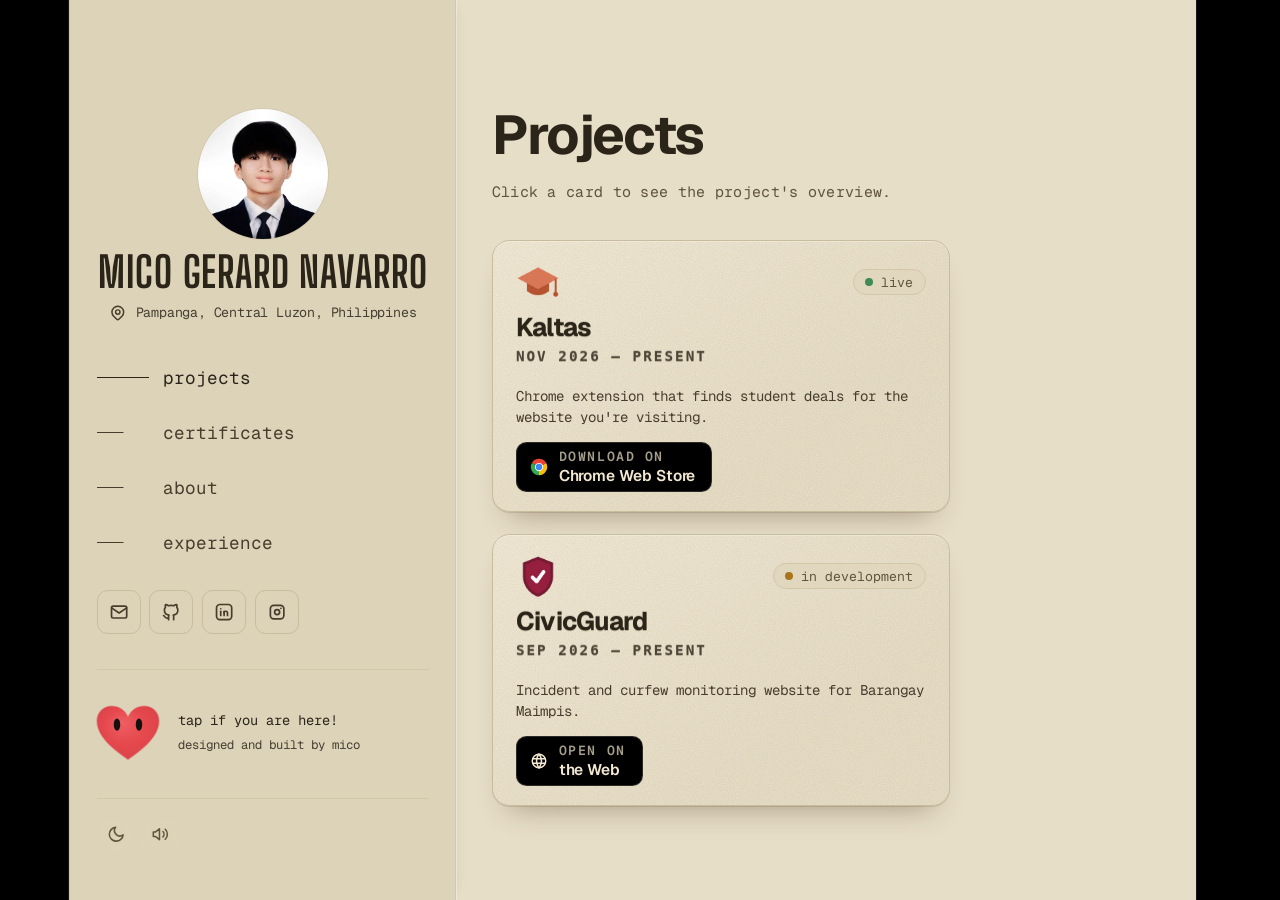
==== commit 898b0138: "chore: bring back the earlier site version" ====
--- a/index.html
+++ b/index.html
@@ -1,11 +1,11 @@
 <!DOCTYPE html>
-<html lang="en" data-theme="dark">
+<html lang="en">
 <head>
 <meta charset="utf-8">
 <meta name="viewport" content="width=device-width, initial-scale=1, viewport-fit=cover">
-<meta name="theme-color" content="#0d0c0b">
-<meta name="color-scheme" content="dark light">
-<script>(function(){var r=document.documentElement,t="dark";try{var s=localStorage.getItem("theme-v1");if(s==="light"||s==="dark")t=s}catch(e){}r.dataset.theme=t;var m=document.querySelector('meta[name="theme-color"]');if(m)m.content=t==="dark"?"#0d0c0b":"#f1ebdb";if(!matchMedia("(prefers-reduced-motion: reduce)").matches)r.classList.add("js")})()</script>
+<meta name="theme-color" content="#E7DEC8">
+<meta name="color-scheme" content="light dark">
+<script>(function(){var t="light";try{var s=localStorage.getItem("theme-v1");if(s==="dark"||s==="light")t=s}catch(e){}document.documentElement.dataset.theme=t;var m=document.querySelector('meta[name="theme-color"]');if(m)m.content=t==="dark"?"#0B0B0B":"#E7DEC8"})()</script>
 <title>Mico Gerard Navarro</title>
 <meta name="description" content="Kaltas, a Chrome extension for student deals, and CivicGuard, an incident monitoring system, built by BSIT student Mico Gerard Navarro.">
 <meta property="og:title" content="Mico Gerard Navarro">
@@ -17,72 +17,108 @@
 <link rel="canonical" href="https://miconavarro.vercel.app/">
 <link rel="icon" type="image/svg+xml" href="/images/site/favicon.svg?v=2">
 <link rel="preload" as="font" type="font/woff2" href="/fonts/geist-latin-wght-normal.woff2" crossorigin>
-<link rel="stylesheet" href="/css/home.css?v=1">
+<link rel="preload" as="font" type="font/woff2" href="/fonts/geist-mono-latin-wght-normal.woff2" crossorigin>
+<link rel="preload" as="font" type="font/woff2" href="/fonts/big-shoulders-display-latin-700-normal.woff2" crossorigin>
+<script>(function(){try{var n=performance.getEntriesByType('navigation')[0];var back=n&&n.type==='back_forward';var seen=sessionStorage.getItem('intro');sessionStorage.setItem('intro','1');if(!back&&!seen&&!matchMedia('(prefers-reduced-motion: reduce)').matches&&'IntersectionObserver' in window)document.documentElement.classList.add('js');}catch(e){}})();</script>
+<link rel="preload" as="image" href="/images/profile/mico-400.webp?v=9" fetchpriority="high">
+<link rel="stylesheet" href="/css/styles.css?v=2">
 <script type="application/ld+json">{"@context":"https://schema.org","@type":"Person","name":"Mico Gerard Navarro","url":"https://miconavarro.vercel.app/","jobTitle":"BSIT student and developer","address":{"@type":"PostalAddress","addressRegion":"Pampanga","addressCountry":"PH"},"sameAs":["https://github.com/miconvr","https://linkedin.com/in/miconvr","https://instagram.com/miconvr"]}</script>
 </head>
-<body>
+<body class="home">
 <a class="skip" href="#main">Skip to content</a>
-<header class="bar"><div class="wrap bar-in">
-<a class="brand" href="/" aria-label="Mico Gerard Navarro, home"><svg viewBox="0 0 120 120" aria-hidden="true"><path d="M60 97C30 77 18 61 18 45C18 33 27 25 38 25C48 25 56 31 60 40C64 31 72 25 82 25C93 25 102 33 102 45C102 61 90 77 60 97Z" fill="#e5484d"/><ellipse cx="45" cy="50" rx="4.4" ry="8.4" fill="#14110d"/><ellipse cx="75" cy="50" rx="4.4" ry="8.4" fill="#14110d"/></svg><span>Mico Gerard Navarro</span></a>
-<nav aria-label="Sections"><a href="#projects">Projects</a><a href="#about">About</a><a href="#certificates">Certificates</a><a href="#contact">Contact</a></nav>
-<button id="theme" class="icon" type="button" aria-label="Toggle light and dark mode"><svg class="i" viewBox="0 0 24 24" aria-hidden="true"><path d="M20 14.5A8 8 0 0 1 9.5 4 8 8 0 1 0 20 14.5z"/></svg></button>
-</div></header>
-<main id="main">
-<section class="screen hero"><div class="wrap">
-<div>
-<p class="tag">BSIT student · Pampanga, Philippines</p>
-<h1>I build web things people actually use.</h1>
-<p class="lead">From the first idea to something live. Two projects so far: a Chrome extension for student deals and a barangay incident monitoring system.</p>
-<div class="row"><a class="btn p" href="#projects">See my projects</a><a class="btn" href="mailto:micogerardnavarro@gmail.com">Email me</a></div>
-<div class="soc">
-<a class="icon" href="https://github.com/miconvr" target="_blank" rel="noopener noreferrer" aria-label="GitHub"><svg class="i" viewBox="0 0 24 24"><path d="M9 19c-4.3 1.4 -4.3 -2.5 -6 -3m12 5v-3.5c0 -1 .1 -1.4 -.5 -2c2.8 -.3 5.5 -1.4 5.5 -6a4.6 4.6 0 0 0 -1.3 -3.2a4.2 4.2 0 0 0 -.1 -3.2s-1.1 -.3 -3.5 1.3a12.3 12.3 0 0 0 -6.2 0c-2.4 -1.6 -3.5 -1.3 -3.5 -1.3a4.2 4.2 0 0 0 -.1 3.2a4.6 4.6 0 0 0 -1.3 3.2c0 4.6 2.7 5.7 5.5 6c-.6 .6 -.6 1.2 -.5 2v3.5"/></svg></a>
-<a class="icon" href="https://linkedin.com/in/miconvr" target="_blank" rel="noopener noreferrer" aria-label="LinkedIn"><svg class="i" viewBox="0 0 24 24"><path d="M8 11v5"/><path d="M8 8v.01"/><path d="M12 16v-5"/><path d="M16 16v-3a2 2 0 0 0 -4 0"/><path d="M3 7a4 4 0 0 1 4 -4h10a4 4 0 0 1 4 4v10a4 4 0 0 1 -4 4h-10a4 4 0 0 1 -4 -4z"/></svg></a>
-<a class="icon" href="https://instagram.com/miconvr" target="_blank" rel="noopener noreferrer" aria-label="Instagram"><svg class="i" viewBox="0 0 24 24"><rect x="4" y="4" width="16" height="16" rx="4"/><circle cx="12" cy="12" r="3"/><path d="M16.5 7.5v.01"/></svg></a>
+<div class="shell">
+  <aside class="side">
+    <img class="profile-photo" src="/images/profile/mico-400.webp?v=9" width="72" height="72" alt="Portrait of Mico Gerard Navarro">
+    <h1>Mico Gerard Navarro</h1>
+    <p class="lead loc"><svg class="ico line" viewBox="0 0 24 24" aria-hidden="true"><path d="M9 11a3 3 0 1 0 6 0a3 3 0 0 0 -6 0"/><path d="M17.657 16.657l-4.243 4.243a2 2 0 0 1 -2.827 0l-4.244 -4.243a8 8 0 1 1 11.314 0z"/></svg><span>Pampanga, Central Luzon, Philippines</span></p>
+    <nav aria-label="Sections"><ul><li><a href="/" aria-current="true">projects</a></li><li><a href="/certificates">certificates</a></li><li><a href="/about">about</a></li><li><a href="/experience">experience</a></li></ul></nav>
+    <ul class="side-links">
+      <li><a href="mailto:micogerardnavarro@gmail.com"><svg class="ico line" viewBox="0 0 24 24" aria-hidden="true"><rect x="3" y="5" width="18" height="14" rx="2"/><path d="M3 7l9 6l9 -6"/></svg>micogerardnavarro@gmail.com</a></li>
+      <li><a href="https://github.com/miconvr" target="_blank" rel="noopener noreferrer"><svg class="ico line" viewBox="0 0 24 24" aria-hidden="true"><path d="M9 19c-4.3 1.4 -4.3 -2.5 -6 -3m12 5v-3.5c0 -1 .1 -1.4 -.5 -2c2.8 -.3 5.5 -1.4 5.5 -6a4.6 4.6 0 0 0 -1.3 -3.2a4.2 4.2 0 0 0 -.1 -3.2s-1.1 -.3 -3.5 1.3a12.3 12.3 0 0 0 -6.2 0c-2.4 -1.6 -3.5 -1.3 -3.5 -1.3a4.2 4.2 0 0 0 -.1 3.2a4.6 4.6 0 0 0 -1.3 3.2c0 4.6 2.7 5.7 5.5 6c-.6 .6 -.6 1.2 -.5 2v3.5"/></svg>github.com/miconvr</a></li>
+      <li><a href="https://linkedin.com/in/miconvr" target="_blank" rel="noopener noreferrer"><svg class="ico line" viewBox="0 0 24 24" aria-hidden="true"><path d="M8 11v5"/><path d="M8 8v.01"/><path d="M12 16v-5"/><path d="M16 16v-3a2 2 0 0 0 -4 0"/><path d="M3 7a4 4 0 0 1 4 -4h10a4 4 0 0 1 4 4v10a4 4 0 0 1 -4 4h-10a4 4 0 0 1 -4 -4z"/></svg>linkedin.com/in/miconvr</a></li>
+      <li><a href="https://instagram.com/miconvr" target="_blank" rel="noopener noreferrer"><svg class="ico line" viewBox="0 0 24 24" aria-hidden="true"><rect x="4" y="4" width="16" height="16" rx="4"/><circle cx="12" cy="12" r="3"/><path d="M16.5 7.5v.01"/></svg>instagram.com/miconvr</a></li>
+    </ul>
+    <div class="been">
+      <button class="been-btn" type="button" aria-label="Tap if you are here">
+        <svg class="been-mascot" viewBox="0 0 120 120" aria-hidden="true">
+          <defs>
+            <radialGradient id="heart-g" cx=".5" cy=".45" r=".62" fx=".4" fy=".3">
+              <stop offset="0" stop-color="#ee5f64"/>
+              <stop offset=".55" stop-color="#e5484d"/>
+              <stop offset="1" stop-color="#d8434a"/>
+            </radialGradient>
+          </defs>
+          <g class="body">
+            <g class="turn">
+              <path d="M60 97C30 77 18 61 18 45C18 33 27 25 38 25C48 25 56 31 60 40C64 31 72 25 82 25C93 25 102 33 102 45C102 61 90 77 60 97Z" class="heart" fill="#e5484d"/>
+              <g class="eyes">
+                <ellipse class="blink" cx="45" cy="50" rx="4.4" ry="8.4" fill="#14110d"/>
+                <ellipse class="blink" cx="75" cy="50" rx="4.4" ry="8.4" fill="#14110d"/>
+              </g>
+            </g>
+          </g>
+        </svg>
+      </button>
+      <p class="been-text"><span class="been-line">tap if you are here!</span><span class="been-count" aria-live="polite"></span><span class="been-credit">designed and built by mico</span></p>
+    </div>
+    <script>try{if(localStorage.getItem("been-here-v1")==="1")document.querySelector(".been-line").textContent="welcome back!"}catch(e){}</script>
+  </aside>
+  <main id="main">
+    <section class="home-intro" aria-labelledby="intro-heading">
+      <h2 id="intro-heading">Projects</h2>
+    <p class="projects-intro"><span class="pi-lead">Click a card to see the project's overview.</span></p>
+    </section>
+    <section id="projects"><div class="projects-grid">
+      <article class="item reveal" data-index="02">
+          <span class="hover-pad" aria-hidden="true"></span>
+        <div class="item-head">
+          <div class="item-top">
+            <img src="/images/projects/kaltas/kaltas-icon.webp" alt="Kaltas app icon" class="project-icon" width="60" height="60">
+            <span class="status">live</span>
+          </div>
+          <div class="title-block">
+            <h3>Kaltas</h3>
+            <div class="dates"><span class="date-text">Nov 2026 – present</span></div>
+          </div>
+        </div>
+        <p class="tagline">Chrome extension that finds student deals for the website you're visiting.</p>
+        <p class="card-stack"><span>JavaScript</span><span>HTML</span><span>CSS</span><span>Manifest V3</span><span>GitHub Actions</span></p>
+        <ul class="meta">
+          <li><a href="/kaltas" aria-label="Open Kaltas project"></a></li>
+          <li><a class="badge" href="https://ggl.link/kaltas" target="_blank" rel="noopener noreferrer"><svg class="ico color" viewBox="0 0 48 48" aria-hidden="true"><path fill="#EA4335" d="M24 24L4.95 13.00 A22 22 0 0 1 43.05 13.00 Z"/><path fill="#FBBC04" d="M24 24L43.05 13.00 A22 22 0 0 1 24.00 46.00 Z"/><path fill="#34A853" d="M24 24L24.00 46.00 A22 22 0 0 1 4.95 13.00 Z"/><circle cx="24" cy="24" r="11" fill="#fff"/><circle cx="24" cy="24" r="8.5" fill="#4285F4"/></svg><span class="bd-t"><span class="bd-s">download on</span><span class="bd-b">Chrome Web Store</span></span></a></li>
+        </ul>
+      </article>
+      <article class="item reveal" data-index="01">
+          <span class="hover-pad" aria-hidden="true"></span>
+        <div class="item-head">
+          <div class="item-top">
+            <img src="/images/projects/civicguard/civicguard-icon.webp" alt="CivicGuard app icon" class="project-icon" width="60" height="60">
+            <span class="status dev">in development</span>
+          </div>
+          <div class="title-block">
+            <h3>CivicGuard</h3>
+            <div class="dates"><span class="date-text">Sep 2026 – present</span></div>
+          </div>
+        </div>
+        <p class="tagline">Incident and curfew monitoring website for Barangay Maimpis.</p>
+        <p class="card-stack"><span>Laravel 12</span><span>MySQL</span><span>Tailwind CSS</span><span>Alpine.js</span></p>
+        <ul class="meta">
+          <li><a href="/civicguard" aria-label="Open CivicGuard project"></a></li>
+          <li><a class="badge" href="https://civicguard.wasmer.app/" target="_blank" rel="noopener noreferrer"><svg class="ico line" viewBox="0 0 24 24" aria-hidden="true"><circle cx="12" cy="12" r="9"/><path d="M3.6 9h16.8"/><path d="M3.6 15h16.8"/><path d="M11.5 3a17 17 0 0 0 0 18"/><path d="M12.5 3a17 17 0 0 1 0 18"/></svg><span class="bd-t"><span class="bd-s">open on</span><span class="bd-b">the Web</span></span></a></li>
+        </ul>
+      </article>
+    </div></section>
+  </main>
 </div>
-<p class="commits" id="commits" hidden><b></b> commits across Kaltas and CivicGuard</p>
-</div>
-</div></section>
-
-<section class="screen" id="projects"><div class="wrap">
-<h2 class="reveal">Projects</h2>
-<div class="cards">
-<article class="card reveal">
-<div class="shot"><img src="/images/projects/kaltas/kaltas.webp" width="1280" height="800" loading="lazy" alt="Kaltas popup showing a student deal on a website"></div>
-<div class="body">
-<div class="top"><img src="/images/projects/kaltas/kaltas-icon.webp" width="40" height="40" alt=""><h3>Kaltas</h3><span class="st live">live</span></div>
-<p>Chrome extension that finds student deals for the website you're visiting.</p>
-<p class="stack">JavaScript · HTML · CSS · Manifest V3 · GitHub Actions</p>
-<div class="links"><a class="go" href="/kaltas" aria-label="Open Kaltas overview">Overview</a><a href="https://ggl.link/kaltas" target="_blank" rel="noopener noreferrer">Chrome Web Store</a><a href="https://github.com/miconvr/kaltas" target="_blank" rel="noopener noreferrer">Repository</a></div>
-</div></article>
-<article class="card reveal">
-<div class="shot"><img src="/images/projects/civicguard/civicguard.webp" width="1198" height="749" loading="lazy" alt="CivicGuard home page for reporting an issue in Barangay Maimpis"></div>
-<div class="body">
-<div class="top"><img src="/images/projects/civicguard/civicguard-icon.webp" width="40" height="40" alt=""><h3>CivicGuard</h3><span class="st">in development</span></div>
-<p>Incident and curfew monitoring website for Barangay Maimpis.</p>
-<p class="stack">Laravel 12 · MySQL · Tailwind CSS · Alpine.js</p>
-<div class="links"><a class="go" href="/civicguard" aria-label="Open CivicGuard overview">Overview</a><a href="https://civicguard.wasmer.app/" target="_blank" rel="noopener noreferrer">Open the site</a><a href="https://github.com/miconvr/civicguard" target="_blank" rel="noopener noreferrer">Repository</a></div>
-</div></article>
-</div></div></section>
-
-<section class="screen"><div class="wrap two">
-<div id="about" class="reveal">
-<img class="me" src="/images/profile/mico-400.webp?v=9" width="72" height="72" alt="Mico Gerard Navarro" loading="lazy"><h2>About</h2>
-<p>I'm a BSIT student based in Pampanga, Philippines. I build things for the web, from the first idea to something people can actually use.</p>
-<p class="mu">I like the whole process: figuring out the problem, learning whatever tools it needs, refining the details, and shipping it. Most of what I know I've picked up by building real projects. I'm still learning, and I try to make each project better than the last.</p>
-</div>
-<div id="certificates" class="reveal">
-<h2>Certificates</h2>
-<div class="cert"><img src="/images/badges/itsupport-badge.webp" width="152" height="136" alt="Google IT Support certificate badge"><div><b>Google IT Support Professional Certificate</b><span>Google · Coursera · Issued Nov 2026</span><a class="links" style="padding:0" href="https://www.coursera.org/account/accomplishments/specialization/0XX7JA2E66JU" target="_blank" rel="noopener noreferrer"><span style="margin:0;color:inherit;font:inherit;border-bottom:1px solid var(--ln)">View credential</span></a></div></div>
-</div>
-</div></section>
-
-<section class="screen" id="contact"><div class="wrap reveal">
-<p class="tag">Contact</p>
-<h2>Let's talk.</h2>
-<a class="mail" href="mailto:micogerardnavarro@gmail.com">micogerardnavarro@gmail.com</a>
-<div class="foot"><span>designed and built by mico</span><img class="fly" src="/images/logos/flyrank-wordmark.svg" height="16" alt="FlyRank AI graduate"></div>
-</div></section>
-</main>
-<script src="/js/home-page.js?v=1" defer></script>
+<script src="/js/home.js?v=2"></script>
+<script src="/js/lightbox.js?v=2" defer></script>
+<script src="/js/been-here.js?v=2" defer></script>
+<script src="/js/mascot-idle.js?v=2" defer></script>
+<script src="/js/clack.js?v=2" defer></script>
+<script src="/js/card-link.js?v=2" defer></script>
+<script src="/js/theme.js?v=2" defer></script>
+<script src="/js/commit-tip.js?v=2" defer></script>
+<script src="/js/car-slider.js?v=2" defer></script>
+<script src="/js/commits.js?v=2" defer></script>
 </body>
 </html>
--- a/css/styles.css
+++ b/css/styles.css
@@ -0,0 +1,2965 @@
+/* ================================================================
+   Portfolio — Mico Gerard Navarro
+   Single-source stylesheet. Geist + Geist Mono, cream light theme (default) and dark theme.
+   ================================================================ */
+
+/* ---- Variables ---- */
+:root {
+  color-scheme: dark;
+  --sans: "Geist", system-ui, -apple-system, "Segoe UI", sans-serif;
+  --mono: "Geist Mono", ui-monospace, "SF Mono", Menlo, monospace;
+  --bg: #0B0B0B;
+  --surface: #121212;
+  --line: #1F1F1F;
+  --card: #111111;
+  --card-2: #181818;
+  --btn: #161616;
+  --btn-line: #282828;
+  --btn-hover: #222222;
+  --on-ink: #14110D;
+  --ink: #F3E9D2;
+  --text: #E4DAC3;
+  --muted: #8C8C8C;
+  --live: #7ACB8D;
+  --dev: #D8A95C;
+  --holo-a: #8FD3E8;
+  --holo-b: #C9A7F0;
+  --holo-c: #F2C48D;
+  --foil-a: #E7D29B;
+  --foil-b: #B88F40;
+  --chip-line: #7A5B22;
+  --stripe: #0B0B0B;
+  --shadow: rgba(0, 0, 0, .55);
+  --card-edge: #2E2C27;
+  --heart: #e5484d;
+}
+
+/* ---- Reset & base ---- */
+*, *::before, *::after { box-sizing: border-box }
+html { -webkit-text-size-adjust: 100%; text-size-adjust: 100%; scroll-padding-top: 2rem; scrollbar-gutter: stable; overflow-y: scroll }
+::selection { background: var(--ink); color: var(--on-ink) }
+body { margin: 0; background: var(--bg); color: var(--text); font: 400 1rem/1.7 var(--sans); -webkit-font-smoothing: antialiased }
+a { color: var(--ink); text-decoration: underline; text-decoration-color: #3A3A44; text-underline-offset: .25em }
+a:hover { color: var(--ink); text-decoration-color: var(--ink) }
+img { max-width: 100% }
+:focus-visible { outline: 2px solid var(--ink); outline-offset: 4px; border-radius: 3px }
+
+/* ---- Skip link ---- */
+.skip { position: absolute; left: 1rem; top: -4rem; background: var(--ink); color: #0A0A0A; padding: .6rem 1rem; z-index: 10; font: 500 .85rem var(--mono) }
+.skip:focus { top: 1rem }
+
+/* ---- Utility ---- */
+.ico { width: 1em; height: 1em; vertical-align: -.125em; margin-right: .4em; fill: currentColor }
+
+/* ---- Progress bar ---- */
+
+/* ================================================================
+   LAYOUT
+   ================================================================ */
+
+/* ---- Wrap (about / experience pages) ---- */
+.wrap { max-width: 40rem; margin: 0 auto; padding: 0 1.5rem }
+.wrap, .home .shell { padding-left: max(1.5rem, env(safe-area-inset-left, 0px)); padding-right: max(1.5rem, env(safe-area-inset-right, 0px)) }
+
+/* ---- Home shell: sidebar + main grid ---- */
+.home .shell { max-width: 76rem; margin: 0 auto; padding: 0 1.5rem; display: grid; grid-template-columns: 19rem minmax(0, 1fr); gap: 7rem }
+
+/* ================================================================
+   SIDEBAR
+   ================================================================ */
+.side {
+  position: sticky; top: 0; align-self: start;
+  height: 100dvh;
+  display: flex; flex-direction: column;
+  box-sizing: border-box;
+  background: #050505;
+  border: 1px solid #1A1A1A;
+  border-radius: 18px;
+  padding: 2rem 1.5rem;
+}
+.profile-photo { width: 8.5rem; height: 8.5rem; object-fit: cover; border-radius: 50%; margin: 0 0 1.25rem; border: 1px solid var(--line); align-self: center }
+.side h1 { margin: 0; text-wrap: balance; text-align: center }
+
+/* Sidebar description: matches About paragraphs */
+.side .lead { color: var(--muted); margin: 0 0 .15rem; font-size: .95rem }
+
+/* Location line with pin icon */
+.side .lead.loc { display: flex; align-items: center; gap: .4rem; line-height: 1.4; font-family: var(--mono); font-size: .76rem; letter-spacing: -0.015em; color: var(--muted); margin: .6rem 0 0 }
+.side .lead.loc .ico { flex: none; width: 1.1em; height: 1.1em; margin: 0; vertical-align: middle; fill: none; stroke: currentColor; stroke-width: 1.8; stroke-linecap: round; stroke-linejoin: round }
+
+/* Sidebar nav: dash lines */
+.side nav ul { list-style: none; padding: 0; margin: 2.5rem 0 0; display: flex; flex-direction: column; gap: .85rem }
+.side nav a { display: flex; align-items: center; gap: .75rem; font: 400 .82rem var(--mono); text-transform: lowercase; color: var(--muted); text-decoration: none; text-shadow: none }
+.side nav a::before { content: ""; width: 1.5rem; height: 1px; background: currentColor; transition: width .3s ease }
+.side nav a:hover, .side nav a[aria-current="true"] { color: var(--ink) }
+.side nav a:hover::before, .side nav a[aria-current="true"]::before { width: 3rem }
+
+/* Sidebar links: no underline at rest, underline on hover */
+.side-links { list-style: none; padding: 0; margin: 2rem 0 0; display: flex; flex-direction: column; gap: .45rem; font: 400 .82rem var(--mono) }
+.side-links a { color: var(--text); text-decoration: none; text-underline-offset: .25em; text-decoration-thickness: 1px; display: inline-flex; align-items: center; gap: .5rem; white-space: nowrap; overflow-wrap: anywhere }
+.side-links a:hover, .side-links a:focus-visible { color: var(--ink); text-decoration: underline; text-decoration-color: currentColor }
+.side-links .ico { flex: none; width: 1rem; height: 1rem }
+.side-links .ico path { fill-rule: evenodd }
+
+/* Sidebar badge */
+.side .badge { margin: auto 0 0; font: 400 .82rem var(--mono); line-height: 1.5; color: var(--text) }
+.side .badge a { color: var(--text); text-decoration: none }
+.side .badge a:hover { color: var(--ink) }
+
+/* ================================================================
+   TYPOGRAPHY
+   ================================================================ */
+h1, h2, h3 { font-family: var(--sans); color: var(--ink); margin: 0 }
+
+/* Headings: Geist 600, warm cream */
+.side h1,
+.home-intro h2,
+.item h3,
+article h1,
+article h2,
+article section h2 {
+  font-family: var(--sans);
+  font-weight: 600;
+  letter-spacing: -.03em;
+  color: var(--ink);
+}
+
+/* ================================================================
+   HOME PAGE
+   ================================================================ */
+.home main { padding: 4.5rem 0 2rem }
+.home-intro h2 { max-width: none; text-wrap: balance;}
+
+/* ---- Project cards ---- */
+.item { padding: 0 0 5.5rem; margin-bottom: 4.5rem; scroll-margin-top: 2rem; overflow-anchor: none }
+.frame { overflow: hidden; border: 1px solid var(--line); border-radius: .75rem; background: var(--card); box-shadow: 0 8px 0 rgba(255,255,255,.025) }
+.frame.civic { aspect-ratio: 16/10 }
+.frame img { display: block; width: 100%; height: 100%; object-fit: cover; object-position: center top; transition: transform 1s cubic-bezier(.2,.7,.2,1) }
+.item-head { display: flex; align-items: center; gap: 1rem; margin: 1.75rem 0 0 }
+.item-head svg, .item-head img { width: 2.75rem; height: 2.75rem; border-radius: .6rem; display: block; flex: none }
+.item-head .title-block { min-width: 0 }
+.item-head .status, .item .dates { white-space: nowrap }
+.item-head > img:first-child { flex: none }
+.item h3 { font-family: var(--sans); font-weight: 700; font-size: clamp(1.75rem, 2.6vw, 2.1rem); letter-spacing: -.03em; line-height: 1.1; display: flex; flex-wrap: wrap; align-items: center; gap: .3rem 1rem; margin: 0; color: var(--ink) }
+.item h3 .status { font-family: var(--mono); font-weight: 400; letter-spacing: 0 }
+.status { display: inline-flex; align-items: center; gap: .45rem; font: 400 .75rem var(--mono); text-transform: lowercase; color: var(--muted); margin: 0; padding: 0; border: 0; background: none }
+.status::before { content: ""; width: .45rem; height: .45rem; border-radius: 50%; background: var(--live) }
+.status.dev::before, .item.dev .status::before { background: var(--dev) }
+.item .dates { margin-top: .35rem; font: 400 .8rem var(--mono); color: var(--muted); display: flex; flex-wrap: wrap; align-items: center; gap: .4rem .75rem }
+
+/* Body copy: Geist Mono, matching project page font */
+.item p { font-family: var(--mono); font-size: .95rem; max-width: 38rem; margin: 1.1rem 0 0; line-height: 1.7; color: var(--text) }
+.item p + p { margin-top: 1rem }
+
+/* ---- Projects grid & cards ---- */
+.projects-grid {
+  display: grid;
+  margin-top: 2rem;
+}
+
+.projects-grid .item {
+  display: flex;
+  flex-direction: column;
+  border: 1px solid var(--line);
+  margin: 0;
+  transition: border-color .2s ease, transform .2s ease;
+}
+
+.projects-grid .item-head {
+  display: flex;
+  flex-direction: column;
+  padding: 0;
+}
+
+.projects-grid .item-top {
+  display: flex;
+  align-items: center;
+  justify-content: space-between;
+  width: 100%;
+}
+
+.projects-grid .project-icon {
+  display: block;
+  flex: none;
+  object-fit: contain;
+  border-radius: 0;
+}
+
+.projects-grid .item-top .status {
+  background: var(--card-2);
+  border: 1px solid var(--line);
+  color: var(--muted);
+  font-size: .75rem;
+  font-family: var(--mono);
+  padding: .3rem .65rem;
+  border-radius: 999px;
+  line-height: 1;
+}
+
+.projects-grid .title-block {
+  min-width: 0;
+}
+
+.projects-grid .item h3 {
+  margin: 0;
+  font-family: var(--sans);
+  font-weight: 700;
+  letter-spacing: -.03em;
+  line-height: 1.15;
+  color: var(--ink);
+}
+
+.projects-grid .item .dates {
+  flex-wrap: wrap;
+  align-items: center;
+  gap: .4rem .75rem;
+}
+
+.projects-grid .item p {
+  padding: 0;
+  margin: 1.1rem 0 0;
+  max-width: none;
+  font-family: var(--mono);
+  color: var(--text);
+  flex-grow: 1;
+}
+
+.projects-grid .item .meta {
+  padding: 0;
+  grid-template-columns: 1fr 1fr;
+  list-style: none;
+}
+
+.projects-grid .item .meta li {
+  list-style: none;
+  margin: 0;
+  padding: 0;
+}
+
+.projects-grid .item .meta li:first-child {
+  grid-column: 1 / -1;
+}
+
+.projects-grid .item .meta a {
+  display: flex;
+  justify-content: center;
+  align-items: center;
+  width: 100%;
+  box-sizing: border-box;
+  font-family: var(--sans);
+  font-size: .875rem;
+  font-weight: 500;
+  text-transform: capitalize;
+  text-align: center;
+  overflow-wrap: anywhere;
+  background: var(--btn);
+  border: 1px solid var(--btn-line);
+  color: var(--ink);
+  padding: .65rem .6rem;
+  border-radius: .6rem;
+  text-decoration: none;
+  transition: background .15s ease, border-color .15s ease, transform .15s ease;
+}
+
+.projects-grid .item .meta li:first-child a {
+  border-color: var(--ink);
+  font-weight: 600;
+}
+
+.projects-grid .item .meta li:first-child a:hover {
+  background: var(--text);
+  transform: translateY(-1px);
+}
+
+.projects-grid .item .meta a:focus-visible {
+  outline: 2px solid var(--ink);
+  outline-offset: 3px;
+}
+
+/* Team credit */
+p.team, .item p.team { font-family: var(--mono); font-size: .82rem; line-height: 1.5; color: var(--muted); margin-top: .9rem; display: flex; align-items: flex-start; gap: .5rem }
+.team-ico { margin-top: .2rem }
+.team-ico { flex: none; color: var(--muted) }
+
+/* ---- Bigger hit areas on meta links ---- */
+.meta a, .links a { position: relative; overflow-wrap: anywhere }
+.meta a::before, .links a::before { content: ""; position: absolute; inset: -.7rem -.4rem }
+
+/* ================================================================
+   CAROUSEL
+   ================================================================ */
+.frame.carousel { position: relative; aspect-ratio: 16/10 }
+.slides { display: flex; height: 100%; overflow-x: auto; scroll-snap-type: x mandatory; scrollbar-width: none; overscroll-behavior-x: contain; -webkit-overflow-scrolling: touch }
+.slides::-webkit-scrollbar { display: none }
+.slides:focus-visible { outline-offset: -4px }
+.slide { flex: 0 0 100%; height: 100%; scroll-snap-align: start; display: block }
+.slide img { width: 100%; height: 100% }
+.slide video { display: block; width: 100%; height: 100%; object-fit: cover; object-position: center; background: #111 }
+.car-count { position: absolute; right: .75rem; bottom: .75rem; z-index: 2; padding: .15rem .65rem; border: 1px solid #3A3A44; border-radius: 999px; background: rgba(12,12,15,.72); color: var(--ink); font: 400 .75rem var(--mono) }
+
+/* ================================================================
+   PROJECT PAGE CONTENT
+   ================================================================ */
+.facts { display: grid; border-top: 1px solid var(--line); border-bottom: 1px solid var(--line) }
+.facts dt { font: 500 .72rem var(--mono); text-transform: uppercase; letter-spacing: .08em; color: var(--muted) }
+.facts dd { margin: .25rem 0 0; font-family: var(--mono); font-weight: 500; color: var(--ink) }
+
+.outcomes { max-width: 38rem; display: grid; line-height: 1.55 }
+.outcomes li { font-family: var(--mono); color: var(--text) }
+.outcomes li::marker { color: var(--muted) }
+
+/* ================================================================
+   SUB-PAGES: ABOUT & EXPERIENCE
+   ================================================================ */
+header.site { display: flex; justify-content: flex-start; padding: 1.75rem 0 0 }
+nav ul { display: flex; flex-wrap: wrap; gap: .25rem 1.5rem; list-style: none; margin: 0; padding: 0 }
+nav a { font: 400 .8rem var(--mono); text-transform: lowercase; color: var(--muted); text-decoration: none; padding: .3rem 0 }
+nav a:hover, nav a[aria-current="page"] { color: var(--ink) }
+article h1 { font-family: var(--sans); font-weight: 700; letter-spacing: -.03em; line-height: 1.05 }
+article h1 { font-size: 2.6rem;}
+
+.summary { font-family: var(--sans); font-size: 1.3rem; color: var(--text); margin: 0; max-width: 34rem; line-height: 1.55 }
+
+article section { padding: 1.75rem 0; border-top: 1px solid var(--line); margin-top: 2rem; max-width: 36rem }
+article h2 { font-weight: 600; font-size: 1.25rem; letter-spacing: -.02em; margin-bottom: .7rem }
+article section p, article section li { font-family: var(--mono); font-size: .95rem; line-height: 1.7; color: var(--text) }
+article section p { margin: 0 0 1.25rem }
+article section p:last-child { margin-bottom: 0 }
+ul.plain { padding-left: 1.2rem }
+
+/* Project sub-pages */
+.meta, .links { display: flex; flex-wrap: wrap; gap: .5rem 1.5rem; margin: 1.5rem 0 0; padding: 0; list-style: none; font: 400 .9rem var(--mono); text-transform: lowercase }
+.meta a, .links a { text-decoration: none; color: var(--muted); border-bottom: 1px solid #3A3A44; padding-bottom: 1px }
+.meta a:hover, .links a:hover { color: var(--ink); border-bottom-color: var(--ink) }
+.meta li:first-child a, .links li:first-child a { color: var(--ink) }
+.meta li:first-child a::after { content: " \2192" }
+.meta li+li a::after, .links li a::after { content: " \2197" }
+
+/* ---- Experience entries ---- */
+.entry { padding: 1.75rem 0; border-top: 1px solid var(--line); margin-top: 2rem }
+.entry h2 { font-size: 1.25rem; display: flex; flex-wrap: wrap; align-items: center; gap: .5rem 1rem }
+.entry .when { font-family: var(--mono); font-size: .82rem; color: var(--muted); margin: .3rem 0 0 }
+.entry p, .entry li { font-family: var(--mono); font-size: .95rem; line-height: 1.7; color: var(--text) }
+.org-logo { width: auto; height: 1.4rem; border-radius: 0; display: block; flex: none; opacity: .9 }
+
+/* ---- Screenshots ---- */
+
+/* ---- Back link ---- */
+.back { margin: 2rem 0 0 }
+.back a { display: inline-flex; align-items: center; justify-content: center; width: 2.75rem; height: 2.75rem; border: 1px solid #2C2C35; border-radius: 50%; color: var(--ink) }
+.back a:hover { border-color: var(--ink) }
+
+/* ---- Footer ---- */
+footer.site { margin-top: 5rem; padding: 1.75rem 0 3.5rem; border-top: 1px solid var(--line); color: var(--muted); font: 400 .8rem var(--mono) }
+footer.site p { margin: 0 0 .75rem }
+footer.site a { color: var(--text) }
+footer.site .badge a { display: inline; padding: 0; border: 0; background: none; color: var(--muted); text-decoration: none }
+
+/* ================================================================
+   MASCOT — "been here" heart
+   ================================================================ */
+.been { position: relative; display: flex; align-items: center; gap: .35rem; margin-top: 2rem }
+.been-btn {
+  all: unset; box-sizing: border-box; cursor: pointer;
+  width: 5rem; height: 5rem; flex: none; border-radius: 50%;
+  margin-left: -.75rem;
+  position: relative; overflow: visible;
+  -webkit-tap-highlight-color: transparent;
+  /* no hover transforms; idle moves come from js/mascot-idle.js */
+}
+.been-btn:focus-visible { outline: 2px solid var(--muted); outline-offset: 3px }
+.been-mascot { width: 100%; height: 100%; display: block; overflow: visible }
+.been .heart { fill: url(#heart-g); stroke: url(#heart-g); stroke-opacity: .4; stroke-width: 2.6; stroke-linejoin: round; shape-rendering: geometricPrecision }
+/* The body follows the eyes a beat later. Plain 2D SVG transforms, so edges stay crisp. */
+.been .turn { transform-box: fill-box; transform-origin: 50% 60%; transition: transform .35s cubic-bezier(.2, .8, .2, 1) }
+
+/* Eyes follow the pointer */
+.been .eyes { transition: transform .12s ease-out }
+
+/* Blink every second */
+.been .blink { transform-box: fill-box; transform-origin: 50% 50%; animation: been-blink 4s infinite }
+@keyframes been-blink { 0%,88%,100% { transform: scaleY(1) } 94% { transform: scaleY(.1) } }
+
+/* Spin-hop on click */
+.been-btn.been-pop .been-mascot { transform-origin: 50% 85%; animation: been-squish .6s cubic-bezier(.3,.7,.4,1) }
+@keyframes been-squish {
+  0% { transform: scale(1, 1) }
+  20% { transform: scale(1.18, .78) }
+  45% { transform: scale(.92, 1.1) }
+  65% { transform: scale(1.05, .96) }
+  85% { transform: scale(.99, 1.01) }
+  100% { transform: scale(1, 1) }
+}
+
+/* +1 float */
+.been-plus { position: absolute; translate: -50% -50%; pointer-events: none; font: 600 .85rem var(--mono); color: #e5484d; opacity: 0; animation: been-plus 1.1s ease-out forwards }
+@keyframes been-plus { 0% { opacity: 0; transform: translateY(6px) scale(.8) } 25% { opacity: 1; transform: translateY(0) scale(1.05) } 100% { opacity: 0; transform: translateY(-1.6rem) scale(1) } }
+
+.been-text { margin: 0; font: 400 .78rem var(--mono); color: var(--muted); line-height: 1.5 }
+.been-count { display: block; opacity: .75 }
+
+/* Credit lines */
+.been-credit { display: block; margin-top: .35rem; font: 400 .7rem var(--mono); opacity: .5 }
+
+/* ================================================================
+   COMMITS (js/commits.js)
+   ================================================================ */
+
+/* Sidebar note beside the GitHub link */
+.commits-note { display: inline; margin-left: .4rem; font-size: .66rem; letter-spacing: 0; opacity: .5; white-space: nowrap }
+.side-links li:has(.commits-note) { display: flex; align-items: center }
+.side-links li:hover .commits-note { opacity: .8 }
+
+/* Per-project commit tag on date line */
+.repo-commits {
+  display: inline-flex; align-items: center; gap: .4rem;
+  margin-left: .35rem; padding: .15rem .6rem;
+  border: 0; border-radius: 999px;
+  background: color-mix(in srgb, currentColor 10%, transparent);
+  font-family: var(--mono); font-size: .72rem; font-weight: 400;
+  line-height: 1.4; letter-spacing: 0; vertical-align: middle; opacity: .75; white-space: nowrap;
+}
+.repo-commits::before {
+  content: ""; width: .9em; height: .9em; border: 0; border-radius: 0;
+  background: currentColor;
+  -webkit-mask: url("data:image/svg+xml,%3Csvg xmlns='http://www.w3.org/2000/svg' viewBox='0 0 16 16'%3E%3Cpath d='M8 0C3.58 0 0 3.58 0 8c0 3.54 2.29 6.53 5.47 7.59.4.07.55-.17.55-.38 0-.19-.01-.82-.01-1.49-2.01.37-2.53-.49-2.69-.94-.09-.23-.48-.94-.82-1.13-.28-.15-.68-.52-.01-.53.63-.01 1.08.58 1.23.82.72 1.21 1.87.87 2.33.66.07-.52.28-.87.51-1.07-1.78-.2-3.64-.89-3.64-3.95 0-.87.31-1.59.82-2.15-.08-.2-.36-1.02.08-2.12 0 0 .67-.21 2.2.82.64-.18 1.32-.27 2-.27s1.36.09 2 .27c1.53-1.04 2.2-.82 2.2-.82.44 1.1.16 1.92.08 2.12.51.56.82 1.27.82 2.15 0 3.07-1.87 3.75-3.65 3.95.29.25.54.73.54 1.48 0 1.07-.01 1.93-.01 2.2 0 .21.15.46.55.38A8.01 8.01 0 0 0 16 8c0-4.42-3.58-8-8-8z'/%3E%3C/svg%3E") center / contain no-repeat;
+  mask: url("data:image/svg+xml,%3Csvg xmlns='http://www.w3.org/2000/svg' viewBox='0 0 16 16'%3E%3Cpath d='M8 0C3.58 0 0 3.58 0 8c0 3.54 2.29 6.53 5.47 7.59.4.07.55-.17.55-.38 0-.19-.01-.82-.01-1.49-2.01.37-2.53-.49-2.69-.94-.09-.23-.48-.94-.82-1.13-.28-.15-.68-.52-.01-.53.63-.01 1.08.58 1.23.82.72 1.21 1.87.87 2.33.66.07-.52.28-.87.51-1.07-1.78-.2-3.64-.89-3.64-3.95 0-.87.31-1.59.82-2.15-.08-.2-.36-1.02.08-2.12 0 0 .67-.21 2.2.82.64-.18 1.32-.27 2-.27s1.36.09 2 .27c1.53-1.04 2.2-.82 2.2-.82.44 1.1.16 1.92.08 2.12.51.56.82 1.27.82 2.15 0 3.07-1.87 3.75-3.65 3.95.29.25.54.73.54 1.48 0 1.07-.01 1.93-.01 2.2 0 .21.15.46.55.38A8.01 8.01 0 0 0 16 8c0-4.42-3.58-8-8-8z'/%3E%3C/svg%3E") center / contain no-repeat;
+}
+.repo-commits[hidden] { display: none }
+.item .dates .repo-commits { margin: 0 }
+
+/* ================================================================
+   ANIMATIONS
+   ================================================================ */
+
+/* Panel entrance */
+.panel-enter { animation: panel-enter .2s cubic-bezier(.16, 1, .3, 1) both }
+@keyframes panel-enter { from { opacity: 0; transform: translateY(4px) } to { opacity: 1; transform: none } }
+
+/* Wipe reveal: screenshot curtain, then text in sequence */
+.js .item.reveal { opacity: 1; transform: none; transition: none }
+.js .item .frame { clip-path: inset(0 0 100% 0); transition: clip-path .8s cubic-bezier(.77,0,.18,1) }
+.js .item.in .frame { clip-path: inset(0 0 0 0) }
+.js .item .frame img { transition: transform 1.2s cubic-bezier(.2,.7,.2,1) }
+.js .reveal .frame img { transform: scale(1.06) }
+.js .reveal.in .frame img { transform: scale(1) }
+
+/* Staggered text entrance */
+.js .item .item-head, .js .item p, .js .item .meta { opacity: 0; transform: translateY(14px); transition: opacity .5s ease, transform .5s cubic-bezier(.2,.7,.2,1) }
+.js .item.in .item-head, .js .item.in p, .js .item.in .meta { opacity: 1; transform: none }
+.js .item.in .item-head { transition-delay: .35s }
+.js .item .item-head { transform: none } /* a transform here re-parents the absolute chip and makes it jump when the intro ends */
+.js .item.in p:nth-of-type(1) { transition-delay: .45s }
+.js .item.in p:nth-of-type(2) { transition-delay: .53s }
+.js .item.in p:nth-of-type(3) { transition-delay: .61s }
+.js .item.in .meta { transition-delay: .7s }
+
+/* View transitions */
+@media (prefers-reduced-motion: no-preference) {
+  @view-transition { navigation: auto }
+  ::view-transition-group(root) { animation-duration: .22s; animation-timing-function: ease }
+
+  /* Arrows slide on hover */
+  .meta li:first-child a::after, .item .meta li:first-child a::after { content: "\2192"; margin-left: .35em; display: inline-block; transition: transform .25s ease }
+  .meta li+li a::after, .links li a::after { content: "\2197"; margin-left: .35em; display: inline-block; transition: transform .25s ease }
+  .meta li:first-child a:hover::after, .meta li:first-child a:focus-visible::after { transform: translateX(.3em) }
+  .meta li+li a:hover::after, .links li a:hover::after, .meta li+li a:focus-visible::after, .links li a:focus-visible::after { transform: translate(.2em, -.2em) }
+
+  /* Press feedback */
+  .meta a, .links a, .back a, .side nav a { display: inline-block; transition: transform .15s ease, color .2s ease, border-color .2s ease }
+  .side nav a, .back a { display: inline-flex }
+  .meta a:active, .links a:active, .back a:active { transform: scale(.96) }
+  .side nav a:active { transform: translateX(.25rem) }
+}
+
+/* ================================================================
+   RESPONSIVE
+   ================================================================ */
+
+/* ---- Desktop: 56.01rem+ ---- */
+@media (min-width: 56.01rem) {
+  html { font-size: 110% }
+  .home .shell { grid-template-columns: 22rem minmax(0, 1fr); gap: 5.5rem }
+
+  /* Sidebar: sticky full height, square corners flush to window */
+  .side {
+    position: sticky; top: 0;
+    height: 100dvh;
+    border-radius: 0; border-top: 0; border-bottom: 0;
+    padding: 1.5rem 1.5rem;
+    overflow: visible;
+  }
+  .side .profile-photo { margin-bottom: .6rem }
+  .side h1 { font-size: 1.85rem; margin-bottom: 0 }
+  .side .lead:not(.loc) { font-size: 1.125rem; line-height: 1.7 }
+  .side .lead.loc {
+    font-size: .76rem;
+    letter-spacing: -0.015em;
+    white-space: normal;
+    overflow: visible;
+    text-overflow: clip;
+  }
+  .side nav ul { margin-top: 1.5rem; gap: .7rem }
+  .side-links { margin-top: 1.5rem; gap: .5rem; font-size: .82rem }
+
+  /* Mascot pinned to bottom with hairline above */
+  .side .been { padding-top: 1rem; border-top: 1px solid #333230 }
+}
+
+/* ---- Tablet: max 56rem ---- */
+@media (max-width: 56rem) {
+  .home .shell { display: block }
+  .side {
+    position: static;
+    height: auto;
+    padding: 2.5rem 0 1.25rem;
+    background: transparent;
+    border: 0;
+    border-radius: 0;
+    display: grid;
+    grid-template-columns: auto 1fr;
+    column-gap: 1.25rem;
+    row-gap: .6rem;
+    align-items: center;
+  }
+
+  /* Fixed top nav bar */
+  .home { padding-top: 3rem }
+  .side nav { position: fixed; top: 0; left: 0; right: 0; z-index: 30; background: rgba(31,30,29,.92); -webkit-backdrop-filter: blur(10px); backdrop-filter: blur(10px); border-bottom: 1px solid #333230 }
+  .side nav ul { display: flex; flex-direction: row; flex-wrap: nowrap; gap: 0; margin: 0; padding: 0 }
+  .side nav li { flex: 1 }
+  .side nav a { display: flex; justify-content: center; align-items: center; min-height: 3rem; gap: 0; border-bottom: 2px solid transparent; transform: none; color: var(--muted); -webkit-tap-highlight-color: transparent }
+  .side nav a::before { display: none }
+  .side nav a:hover, .side nav a[aria-current="true"], .side nav a[aria-current="page"] { color: var(--ink); border-bottom-color: var(--ink) }
+
+  /* Compact sidebar items */
+  .side > * { grid-column: 1 / -1 }
+  .side .profile-photo { grid-column: 1; grid-row: 1; width: 4.25rem; height: 4.25rem; margin: 0 }
+  .side h1 { grid-column: 2; grid-row: 1; align-self: center; font-size: 1.65rem; line-height: 1.1; margin: 0 }
+  .side .lead.loc {
+    grid-column: 1 / -1;
+    font-size: .8rem;
+    line-height: 1.4;
+    margin: .25rem 0 0;
+    white-space: normal;
+  }
+
+  /* Icon-only contact links */
+  .side .side-links { flex-direction: row; flex-wrap: wrap; gap: .5rem; margin-top: .75rem }
+  .side .side-links a { font-size: 0; gap: 0; justify-content: center; width: 2.75rem; height: 2.75rem; min-height: 0; border: 1px solid #333230; border-radius: .6rem }
+  .side .side-links .ico { width: 1.25rem; height: 1.25rem }
+
+  /* Commit note on mobile */
+  .side .side-links li:has(.commits-note) { display: contents }
+  .side .side-links .commits-note { order: 99; flex-basis: 100%; margin: .5rem 0 0; font-size: .75rem; opacity: .6 }
+  .side .side-links .commits-note::before { content: "GitHub " }
+
+  /* Sidebar commit link with text */
+  .side .side-links a.commits { font-size: .85rem; gap: .5rem; width: auto; padding: 0 .9rem }
+
+  .side .badge { margin-top: 2rem }
+  .home main { padding-top: 3rem }
+  .item { padding-bottom: 4rem }
+}
+
+/* ---- Small: max 40rem ---- */
+@media (max-width: 40rem) {
+  .item-head { flex-wrap: wrap; align-items: center; row-gap: .6rem }
+  .item-head .title-block { flex: 1 1 0; min-width: 0 }
+  .been { margin-top: 1.25rem; gap: .7rem }
+  .been-btn { width: 3.5rem; height: 3.5rem; margin-left: -.5rem }
+  .been-text { font-size: .72rem }
+}
+
+/* ---- Narrow: max 34rem ---- */
+@media (max-width: 34rem) {
+  .home .shell, .wrap { padding-left: max(1.25rem, env(safe-area-inset-left, 0px)); padding-right: max(1.25rem, env(safe-area-inset-right, 0px)) }
+  .home .shell { display: block }
+  .side { padding-top: 2rem }
+  .home main { padding-top: 3.5rem }
+  .home-intro { padding-bottom: 2rem }
+  .home-intro h2 { font-size: 2.8rem }
+  .item { padding-bottom: 3.5rem; margin-bottom: 2.5rem }
+  .item h3 { font-size: 1.75rem }
+  .item-head { gap: .85rem }
+  article h1 { font-size: 2rem }
+  .meta, .links { font-size: .875rem; gap: .5rem 1.25rem }
+  .status { font-size: .8125rem }
+  footer.site { font-size: .85rem }
+  nav a { display: inline-flex; align-items: center; min-height: 2.75rem }
+  header.site { padding-top: .5rem }
+}
+
+/* ================================================================
+   REDUCED MOTION
+   ================================================================ */
+@media (prefers-reduced-motion: reduce) {
+  .js .reveal, .js .reveal .frame img { opacity: 1; transform: none; transition: none }
+  .js .item .frame { clip-path: none; transition: none }
+  .js .item .item-head, .js .item p, .js .item .meta { opacity: 1; transform: none; transition: none }
+  .side nav a::before { transition: none }
+  .panel-enter { animation: none }
+  .been .blink { animation: none }
+  .been-btn .been-mascot { animation: none !important }
+  .been-plus { animation: none; opacity: 0 }
+}
+
+/* Project page intro paragraph */
+.project-lede {
+  font-family: var(--mono);
+  font-size: .95rem;
+  max-width: 38rem;
+  margin: 1.5rem 0 0;
+  line-height: 1.7;
+  color: var(--text);
+}
+
+/* Project page header */
+.project-title { display: flex; align-items: center; gap: 1rem; margin: 1.25rem 0 0 }
+.project-title img { display: block; flex: none; width: 3.5rem; height: 3.5rem; object-fit: contain }
+.project-title h1 { margin: 0 }
+
+/* Back button sits left of the project icon */
+.project-title .back { margin: 0; flex: none; display: flex }
+.project-title .back a { display: inline-flex; align-items: center; justify-content: center; min-width: 2.75rem; min-height: 2.75rem }
+.project-title h1 { min-width: 0; overflow-wrap: anywhere }
+@media (max-width: 480px) {
+  .project-title { gap: .65rem }
+  .project-title img { width: 2.75rem; height: 2.75rem }
+}
+
+/* Compact overview */
+.outcomes { margin-top: 1rem;}
+.outcomes li { margin-bottom: 0 }
+
+/* Tighter overview spacing */
+.facts { grid-template-columns: repeat(2, 1fr); gap: .6rem 1.25rem; margin: 1rem 0 0; padding: .8rem 0 }
+.facts > div:last-child:nth-child(odd) { grid-column: 1 / -1 }
+.facts dd { margin-top: .15rem; font-size: .9rem; line-height: 1.4 }
+.outcomes { margin: .9rem 0 0; padding-left: 1.1rem; gap: .35rem }
+.outcomes li { margin: 0; font-size: .85rem; line-height: 1.55 }
+
+/* Tighter section rhythm on project pages */
+.project-title ~ section { margin-top: 1.1rem; padding: 1.1rem 0 }
+.project-title ~ section h2 { margin-bottom: .4rem }
+.project-title ~ section p { margin-bottom: .8rem }
+.project-title ~ section .meta { margin-top: .9rem }
+
+/* Project card hover: spotlight, icon lift, layered motion */
+.projects-grid .item { position: relative; isolation: isolate }
+.projects-grid .item::before {
+  content: ""; position: absolute; inset: 0; z-index: -1; pointer-events: none; opacity: 0;
+  transition: opacity .3s ease;
+}
+@media (prefers-reduced-motion: no-preference) {
+  .projects-grid .project-icon { transition: transform .4s cubic-bezier(.34,1.56,.64,1) }
+  .projects-grid .item-top .status { transition: transform .3s ease .04s }
+  .projects-grid .title-block { transition: transform .3s ease .08s }
+  .projects-grid .item:active { transform: scale(.985) }
+}
+@media (hover: hover) {
+  .projects-grid .item:hover::before { opacity: 1 }
+}
+@media (hover: hover) and (prefers-reduced-motion: no-preference) {
+  .projects-grid .item:hover { transform: translateY(-4px) }
+  .projects-grid .item:hover .project-icon { transform: scale(1.08) rotate(-4deg) }
+  .projects-grid .item:hover .item-top .status { transform: translateY(-2px) }
+  .projects-grid .item:hover .title-block { transform: translateX(3px) }
+}
+
+/* Compact home project cards */
+.projects-grid .item { padding-block: 1.1rem;}
+.projects-grid .item-head { margin: 0;}
+.projects-grid .project-icon { width: 2.5rem; height: 2.5rem }
+.projects-grid .item p { margin-top: .7rem; font-size: .88rem; line-height: 1.55 }
+.projects-grid .item .meta { margin-top: .7rem }
+@media (max-width: 640px) {
+  .projects-grid .item { padding-block: .9rem }
+  .projects-grid .project-icon { width: 2.25rem; height: 2.25rem }
+  .projects-grid .item p { -webkit-box-orient: vertical;
+    font-size: .85rem
+  }
+}
+
+/* Commit count row in project facts */
+.facts > div:last-child { grid-column: 1 / -1 }
+.facts > div:has([data-repo-commits][hidden]) { display: none }
+
+/* Phones and tablets: no sidebar or top nav on project pages (back arrow is in the title row) */
+@media (max-width: 56rem) {
+  body:has(.project-title) .side { display: none }
+}
+
+/* Sidebar: group content, centered, no big gap above the counter */
+@media (min-width: 56.01rem) {
+  .side { justify-content: safe center; overflow-x: hidden; overflow-y: auto; scrollbar-width: none }
+  .side::-webkit-scrollbar { display: none }
+  .side .profile-photo { width: 7.5rem; height: 7.5rem }
+  .side .been { margin-top: 2rem }
+}
+
+/* Phones and tablets: hide total commits note (per-repo counts are on the cards and project pages) */
+@media (max-width: 56rem) {
+  .side .side-links .commits-note { display: none }
+}
+
+/* Mobile home cards: show the full description */
+@media (max-width: 640px) {
+  .projects-grid .item p {
+    display: block; -webkit-line-clamp: unset; line-clamp: unset; overflow: visible
+  }
+}
+
+/* Sidebar location moved under the social links (desktop) */
+@media (min-width: 56.01rem) {
+  .side .lead.loc {
+    order: 1;
+    flex-direction: row; align-items: flex-start; justify-content: flex-start; text-align: left;
+    gap: .5rem; margin: 1.3rem 0 0;
+  }
+  .side .lead.loc .ico { width: 1rem; height: 1rem; margin-top: .1em }
+  .side .been { order: 2 }
+}
+
+/* Experience: logo pinned to the right of the role title */
+h2:has(> .org-logo) {
+  display: flex;
+}
+h2 > .org-logo { flex: none; width: auto; height: 1.25rem;}
+@media (max-width: 480px) {
+  h2 > .org-logo { height: 1.05rem }
+}
+
+/* Experience: logo sits next to the role title, not at the far edge */
+h2:has(> .org-logo) { justify-content: flex-start; align-items: center; gap: .6rem }
+h2 > .org-logo { margin-top: 0 }
+@media (max-width: 480px) {
+  h2:has(> .org-logo) { align-items: flex-start }
+}
+
+/* Experience (mobile): center logo on the first line of the title */
+@media (max-width: 480px) {
+  h2 > .org-logo {
+    margin-top: .35em;
+    margin-top: calc((1lh - 1.05rem) / 2);
+  }
+}
+
+/* Project facts: Activity row spans the full width like Stack */
+.facts > div:has([data-repo-commits]) { grid-column: 1 / -1 }
+
+/* Mascot idle animations (driven by js/mascot-idle.js) */
+.been .body { transform-box: fill-box; transform-origin: 50% 100% }
+.been .body.mi-bounce { animation: mi-bounce .7s ease-out }
+.been .body.mi-tilt { transform-origin: 50% 60%; animation: mi-tilt 1.6s ease-in-out }
+@keyframes mi-bounce {
+  0% { transform: translateY(0) scale(1) }
+  20% { transform: translateY(0) scale(1.06,.92) }
+  50% { transform: translateY(-6px) scale(.97,1.04) }
+  80% { transform: translateY(0) scale(1.04,.95) }
+  100% { transform: translateY(0) scale(1) }
+}
+@keyframes mi-tilt {
+  0%, 100% { transform: rotate(0) }
+  25%, 70% { transform: rotate(-6deg) }
+}
+@media (prefers-reduced-motion: reduce) { .been .body { animation: none !important } .been .turn { transition: none } }
+
+/* View project: black slide-to-open button (driven by js/slide-open.js) */
+.projects-grid .item .meta li:first-child a {
+  display: inline-flex; align-items: center; justify-content: center;
+  position: relative; min-width: 11.5rem; height: 2.6rem;
+  background: #0b0b0c; color: var(--ink); border: 1px solid #3A3A44;
+  text-decoration: none; touch-action: pan-y; user-select: none; -webkit-user-select: none;
+  transition: border-color .2s ease;
+}
+.projects-grid .item .meta li:first-child a.drag { transition: none }
+.projects-grid .item .meta li:first-child a:hover { border-color: var(--muted);}
+.projects-grid .item .meta li:first-child a:active { transform: none }
+
+/* Slider: stay black in every state, and cap the track width on wide cards */
+.projects-grid .item .meta li:first-child a { width: 100%; max-width: 20rem }
+
+/* Chevron hint on the stripe (slow shimmer toward the reader) */
+.projects-grid .item .meta li:first-child a {
+  border-radius: .6rem; padding: 0 2.6rem 0 3.2rem;
+  -webkit-touch-callout: none; -webkit-user-drag: none;
+}
+
+/* Slider label: keep sentence case */
+.projects-grid .item .meta li:first-child a { text-transform: none; letter-spacing: .01em }
+
+/* Screenshot keys under each carousel (js/car-slider.js) replace the arrow buttons */
+.car-btn, .car-count { display: none }
+.car-slider {
+  display: flex; align-items: center; justify-content: center; user-select: none; -webkit-user-select: none;
+}
+.cs-key {
+  all: unset; box-sizing: border-box; cursor: pointer; display: grid; place-items: center; -webkit-tap-highlight-color: transparent;
+}
+.cs-num { text-align: center; font-family: "Geist Mono", ui-monospace, monospace; font-size: .72rem; letter-spacing: .02em;}
+@media (prefers-reduced-motion: reduce) { .cs-key { transition: none } }
+
+/* Project pages: remove the big gap at the top */
+article h1 { margin-top: .5rem }
+@media (max-width: 56rem) {
+  .home main:has(> article) { padding-top: .75rem }
+}
+
+/* Cream mechanical keycaps (overrides the plain keys above) */
+.car-slider { gap: 1.1rem; padding-bottom: 12px; margin-top: 1rem }
+.cs-key {
+  position: relative; width: 3.9rem; height: 3.3rem; border-radius: .8rem; color: #5a4636; border: 0;
+  background: linear-gradient(180deg, #d8ccae, #c4b794);
+  box-shadow:
+    0 2px 0 #b8aa86,
+    0 5px 0 #a89a76,
+    0 8px 0 #8c8062,
+    0 10px 14px rgba(0, 0, 0, .55),
+    inset 0 1px 0 rgba(255, 255, 255, .35);
+  transition: transform .07s ease, box-shadow .07s ease, filter .2s ease;
+}
+.cs-key::before {
+  content: ""; position: absolute; inset: 3px 4px 9px; border-radius: .6rem; pointer-events: none;
+  background:
+    radial-gradient(120% 90% at 50% 0%, #fffbf1 0%, #f6edd6 55%, #e9dec2 100%);
+  box-shadow:
+    inset 0 1px 0 #fff,
+    inset 0 -3px 4px rgba(120, 98, 58, .22),
+    inset 0 0 0 1px rgba(255, 255, 255, .4),
+    0 1px 0 rgba(60, 45, 25, .25);
+}
+.cs-key::after {
+  content: ""; position: absolute; left: 14%; right: 14%; top: 7px; height: 5px; border-radius: 99px; pointer-events: none;
+  background: linear-gradient(180deg, rgba(255, 255, 255, .75), rgba(255, 255, 255, 0));
+}
+.cs-key svg {
+  position: relative; z-index: 1; margin-top: -6px; stroke-width: 2.8;
+  filter: drop-shadow(0 1px 0 rgba(255, 255, 255, .8));
+}
+.cs-key:hover { filter: brightness(1.04) }
+.cs-key:active {
+  transform: translateY(7px); filter: none;
+  box-shadow:
+    0 1px 0 #8c8062,
+    0 2px 3px rgba(0, 0, 0, .5),
+    inset 0 1px 0 rgba(255, 255, 255, .25);
+}
+.cs-key:active::before {
+  box-shadow: inset 0 2px 3px rgba(120, 98, 58, .3), inset 0 0 0 1px rgba(255, 255, 255, .3);
+}
+.cs-key:focus-visible { outline: 2px solid #e9dec2; outline-offset: 4px }
+.cs-num { color: #b8aa86; min-width: 3rem }
+
+/* 404 page */
+.nf { min-height: 100dvh; max-width: 40rem; margin: 0 auto; padding: 2rem 1.5rem; display: grid; align-content: center; justify-items: start; gap: 1rem }
+.nf-icon { width: 3.5rem; height: 3.5rem; margin-bottom: .5rem }
+.nf-kicker { margin: 0; color: var(--muted); font: 400 .75rem var(--mono); letter-spacing: .06em }
+.nf h1 { margin: 0; color: var(--ink); font: 600 clamp(2.25rem, 7vw, 3.5rem)/1.05 var(--sans); letter-spacing: -.03em }
+.nf-text { margin: 0; max-width: 28rem; color: var(--muted) }
+.nf-back { margin-top: .5rem; padding: .6rem 1rem; background: var(--btn); border: 1px solid transparent; border-radius: 8px; color: var(--text); text-decoration: none; font: 500 .9rem var(--sans) }
+.nf-back:focus-visible { outline: 2px solid var(--ink); outline-offset: 3px }
+@media (hover: hover) {
+  .nf-back:hover { background: var(--btn-hover); color: var(--ink); transform: translateY(-1px) }
+}
+
+/* Credit-card project cards (home): shape, edge and shine */
+.projects-grid .item {
+  aspect-ratio: 1.586;
+  overflow: visible;
+  margin-bottom: 0;
+  border-radius: 1rem;
+  background: linear-gradient(145deg, var(--card-2), var(--card) 55%);
+  border-top-color: var(--card-edge);
+}
+.projects-grid .item::before {
+  border-radius: inherit;
+  background:
+    radial-gradient(220px circle at var(--mx, 50%) var(--my, 0%), color-mix(in srgb, var(--foil-a) 16%, transparent), transparent 65%),
+    radial-gradient(260px circle at var(--mx, 50%) var(--my, 0%), color-mix(in srgb, var(--ink) 9%, transparent), transparent 70%);
+}
+.projects-grid .item::after {
+  content: attr(data-index);
+  font: 500 3.2rem/1 var(--mono); letter-spacing: -.02em;
+  color: color-mix(in srgb, var(--ink) 7%, transparent);
+  text-shadow: 0 -1px 0 color-mix(in srgb, var(--ink) 12%, transparent), 0 1px 0 var(--shadow);
+}
+.projects-grid .item h3 { text-shadow: 0 -1px 0 color-mix(in srgb, var(--ink) 14%, transparent), 0 1px 0 var(--shadow) }
+@media (prefers-reduced-motion: no-preference) {
+  .projects-grid .item { transition: border-color .2s ease, transform .25s cubic-bezier(.2,.8,.2,1), box-shadow .25s ease }
+}
+@media (hover: hover) and (prefers-reduced-motion: no-preference) {
+  .projects-grid .item:hover { box-shadow: 0 1px 0 var(--shadow), 0 22px 28px -14px var(--shadow) }
+}
+
+/* Credit-card project cards (home): face layout */
+.projects-grid .item-head { gap: .5rem }
+.projects-grid .item-top::after { flex: none; margin-left: .8rem;
+}
+.projects-grid .item-top .status { order: 2; margin-left: auto }
+.projects-grid .item h3 { font-size: 1.45rem }
+.projects-grid .item p.tagline { max-width: 72%; font-size: .8rem; line-height: 1.5 }
+.projects-grid .item .meta { display: flex; flex-wrap: wrap; align-items: center;}
+.projects-grid .item .meta li+li a { text-transform: lowercase }
+
+/* Credit-card project cards (home): magnetic stripe slider */
+.projects-grid .item .meta li:first-child a,
+.projects-grid .item .meta li:first-child a:hover,
+.projects-grid .item .meta li:first-child a:focus-visible {
+  width: 100%; max-width: none; height: 2.6rem; border: 0;
+  border-radius: 0 0 calc(1rem - 1px) calc(1rem - 1px); font: 500 .75rem var(--mono); letter-spacing: .08em;
+}
+
+/* Credit-card project cards (home): title and dates sit on the left edge */
+.projects-grid .item-head { align-items: flex-start }
+.projects-grid .title-block { align-self: flex-start; text-align: left }
+
+/* Credit-card project cards (home): contactless mark */
+.projects-grid .item { --contactless: url("data:image/svg+xml,%3Csvg xmlns=%27http://www.w3.org/2000/svg%27 viewBox=%270 0 24 24%27 fill=%27none%27 stroke=%27black%27 stroke-width=%272%27 stroke-linecap=%27round%27%3E%3Cpath d=%27M6 9a4 4 0 0 1 0 6%27/%3E%3Cpath d=%27M10 6.5a8 8 0 0 1 0 11%27/%3E%3Cpath d=%27M14 4a12 12 0 0 1 0 16%27/%3E%3C/svg%3E") }
+.projects-grid .item-top::before {
+  content: ""; order: 3; flex: none; width: 1.35rem; height: 1.35rem; margin-left: .7rem;
+  background: color-mix(in srgb, var(--ink) 45%, transparent);
+  -webkit-mask: var(--contactless) center / contain no-repeat;
+  mask: var(--contactless) center / contain no-repeat;
+}
+
+/* Credit-card project cards (home): holo sticker */
+.projects-grid .item-top::before { margin-right: -.4rem }
+
+/* Credit-card project cards (home): phone layout fixes */
+@media (max-width: 30rem) {
+  .projects-grid .item p.tagline { max-width: none }
+}
+
+/* Credit-card project cards (home): two columns on desktop */
+@media (min-width: 30.0625rem) {
+  .projects-grid .item::after { font-size: 2.8rem }
+}
+
+/* Remove holo sticker, move the chip to its spot (desktop only) */
+.projects-grid .item .meta::after { display: none }
+@media (min-width: 30.0625rem) {
+  .projects-grid .item-top::after {
+    position: absolute; right: 1.3rem; bottom: 3.2rem; margin-left: 0; order: 0;
+  }
+}
+
+/* Equal-height project cards, full-width tagline on desktop (nothing cut off) */
+@media (min-width: 30.0625rem) {
+  .projects-grid .item p.tagline { max-width: 100% }
+}
+
+/* Stack project cards: Kaltas on top, CivicGuard below, same width, left-aligned */
+.projects-grid {
+  grid-template-columns: minmax(0, 26rem);
+  justify-content: start;
+  align-items: start;
+  gap: 1.25rem;
+}
+.projects-grid .item { width: 100%; max-width: 26rem }
+
+/* Desktop: dates live on the card-number line, so hide the text under the title (phones keep it) */
+@media (min-width: 30.0625rem) {
+  .projects-grid .item .date-text { display: none }
+}
+
+/* Home: no top line, tighter top so both project cards show on load (desktop only) */
+@media (min-width: 30.0625rem) {
+  .home main { padding-top: 2rem }
+  .home-intro { border-top: 0; padding: 0 0 1.5rem }
+  .home-intro h2 { font-size: clamp(2.25rem, 4.2vw, 3.5rem) }
+}
+
+/* Sidebar name: League Gothic, tall condensed caps */
+.side h1 { font-size: 2.7rem; text-transform: uppercase;}
+
+/* Sidebar name: gradient fill, subtle warp on hover */
+.side h1 {
+  transform-origin: 50% 100%;
+}
+
+/* Sidebar name: flat cream fill, no gradient (keeps the hover warp) */
+.side h1 {
+  background: none;
+  -webkit-background-clip: border-box; background-clip: border-box;
+  color: var(--text); -webkit-text-fill-color: currentColor;
+  filter: none;
+}
+
+/* Home heading: same look as the About and Experience headings */
+.home-intro { border-top: 0; padding: 0 }
+.home-intro h2 {
+  font-family: var(--sans); font-weight: 700; letter-spacing: -.03em; line-height: 1.05;
+  font-size: 3.1rem; margin: 4rem 0 1rem; color: var(--ink);
+}
+@media (max-width: 30rem) { .home-intro h2 { font-size: 2.5rem } }
+
+/* About and Experience headings: same look as the Projects heading */
+.page-title {
+  font-family: var(--sans); font-weight: 700; letter-spacing: -.03em; line-height: 1.05;
+  font-size: 3.1rem; margin: 4rem 0 1rem; color: var(--ink);
+}
+@media (max-width: 30rem) { .page-title { font-size: 2.5rem } }
+
+/* About and Experience: no line under the heading (dividers between sections stay) */
+.page-title + section,
+.page-title + .entry { border-top: 0; padding-top: 0 }
+
+/* Matte hint: faint grain over the original black card gradient */
+.projects-grid .item {
+  --grain: url("data:image/svg+xml,%3Csvg xmlns='http://www.w3.org/2000/svg' width='160' height='160'%3E%3Cfilter id='n'%3E%3CfeTurbulence type='fractalNoise' baseFrequency='.8' numOctaves='2' stitchTiles='stitch'/%3E%3CfeColorMatrix values='0 0 0 0 1  0 0 0 0 1  0 0 0 0 1  0 0 0 .05 0'/%3E%3C/filter%3E%3Crect width='100%25' height='100%25' filter='url(%23n)'/%3E%3C/svg%3E");
+}
+
+/* Project overview: big hero, compact facts strip, narrow reading column */
+.overview section { max-width: none; border-top: 0; margin-top: 0; padding: 0 }
+.overview .project-title h1 {
+  font-family: var(--sans); font-weight: 700; letter-spacing: -.03em; line-height: 1.05; color: var(--ink);
+}
+.overview .frame.carousel {
+  max-width: 46rem; border-radius: 1rem;
+  box-shadow: 0 24px 40px -24px var(--shadow), 0 1px 0 var(--card-edge) inset;
+}
+.overview .project-lede { max-width: 38rem; margin: 1.5rem 0 0; font-size: 1.05rem; line-height: 1.65 }
+.overview .meta { margin-top: 1.25rem }
+.overview section + section h2 { margin: 0 0 1rem }
+.overview .facts { margin: 0; border: 0;
+  border-bottom: 1px solid var(--line);
+}
+.overview .facts > div { grid-column: auto }
+.overview .facts > div:last-child { grid-column: 1 / -1 }
+.overview .facts > div:has([data-repo-commits]) { grid-column: auto }
+
+/* Overview: firmer cap on the hero, lede back to its original size */
+.overview section .frame.carousel { width: 100%;}
+
+/* Card-to-overview transition (js/home.js wraps the page swap in a View Transition) */
+::view-transition-old(page), ::view-transition-new(page) { mix-blend-mode: normal }
+
+@media (prefers-reduced-motion: reduce) {
+  .projects-grid .item.pulling, .projects-grid .item.pulling:hover { filter: none }
+}
+
+@media (max-width: 30rem) {
+  
+  .projects-grid .item.pulling, .projects-grid .item.pulling:hover { transform: none }
+}
+
+
+/* Card reader v2: bigger terminal with screen and keypad, slides out when the drag starts */
+.projects-grid .item { --reader-w: 7rem; --reader-gap: .7rem; --reader-insert: 1.1rem; --reader-travel: calc(var(--reader-gap) + var(--reader-insert)) }
+
+/* Desktop with a mouse: grab the card anywhere to drag it into the reader */
+@media (min-width: 40rem) and (pointer: fine) {
+  .projects-grid .item { user-select: none; cursor: grab }
+  .projects-grid .item.pulling { cursor: grabbing }
+  .projects-grid .item a { cursor: pointer }
+}
+
+/* Touch or narrow: no reader */
+@media (max-width: 39.99rem), (pointer: coarse) {
+  
+  .projects-grid .item.pulling, .projects-grid .item.pulling:hover { transform: none }
+  .projects-grid .item-top::after { display: none }
+}
+@media (prefers-reduced-motion: no-preference) {
+  .projects-grid .item.dip { transform: translateY(8px) scale(.965); filter: brightness(.8); transition: transform .3s cubic-bezier(.2, .8, .2, 1), filter .3s ease }
+}
+@media (prefers-reduced-motion: reduce) {
+  .projects-grid .item.pulling, .projects-grid .item.pulling:hover, .projects-grid .item.dip { transform: none }
+  
+}
+
+/* Stripe v3: quiet hint row, no knob. The pull shows as a green line along the top edge. */
+.projects-grid .item .meta li:first-child a::after,
+.projects-grid .item .meta li:first-child a:hover::after,
+.projects-grid .item .meta li:first-child a:focus-visible::after { display: none }
+.projects-grid .item .meta li:first-child a,
+.projects-grid .item .meta li:first-child a:hover,
+.projects-grid .item .meta li:first-child a:focus-visible {
+  justify-content: flex-start; padding: 0 1.4rem;
+  background:
+    linear-gradient(var(--live), var(--live)) 0 0 / calc(var(--pull, 0) * 100%) 2px no-repeat,
+    linear-gradient(var(--line), var(--line)) 0 0 / 100% 1px no-repeat,
+    linear-gradient(180deg, color-mix(in srgb, var(--ink) 6%, var(--stripe)), var(--stripe) 45%);
+  color: var(--muted); transition: color .2s ease;
+}
+.projects-grid .item .meta li:first-child a:hover { color: var(--ink) }
+
+.projects-grid .item .meta li:first-child a:focus-visible { outline: 2px solid var(--live); outline-offset: -2px }
+.projects-grid .item .meta li:first-child a::before { right: 1.4rem }
+@media (min-width: 40rem) and (pointer: fine) {
+  .projects-grid .item .meta li:first-child a { cursor: pointer }
+}
+@media (max-width: 39.99rem), (pointer: coarse) {
+  .projects-grid .item .meta li:first-child a::before { display: none }
+}
+
+/* Hover tilt and drag coexist: the tilt stays on transform (--rx/--ry from js/home.js),
+   the slide toward the reader uses the separate translate property. The tilt fades out as --pull nears 1. */
+.projects-grid .item.pulling,
+.projects-grid .item.pulling:hover {
+  transform-origin: 50% 50%;
+  transform: perspective(900px) translateY(-4px)
+    rotateX(calc(var(--rx, 0deg) * (1 - var(--pull, 0))))
+    rotateY(calc(var(--ry, 0deg) * (1 - var(--pull, 0))));
+  translate: calc(var(--pull, 0) * var(--reader-travel)) 0;
+  filter: none; transition: none;
+}
+.projects-grid .item.spring {
+  transform-origin: 50% 50%;
+  translate: 0 0;
+  transition: transform .55s cubic-bezier(.34, 1.56, .64, 1), translate .55s cubic-bezier(.34, 1.56, .64, 1), filter .4s ease;
+}
+@media (prefers-reduced-motion: reduce) {
+  .projects-grid .item.pulling, .projects-grid .item.pulling:hover { transform: none; translate: none }
+  .projects-grid .item.spring { translate: none; transition: none }
+}
+
+/* Phone header: copy the desktop layout (big centered photo, name, location, contact icons) */
+@media (max-width: 40rem) {
+  .side { row-gap: .5rem; padding: 2rem 0 .5rem }
+  .side .profile-photo { grid-column: 1 / -1; grid-row: 1; justify-self: center; width: 7.25rem; height: 7.25rem; margin: 0 }
+  .side h1 { grid-column: 1 / -1; grid-row: 2; justify-self: center; text-align: center; line-height: 1.05; margin: .4rem 0 0 }
+  .side .lead.loc { grid-row: 3; justify-content: center; text-align: center; margin: .15rem 0 0 }
+  .side .side-links { justify-content: center; margin-top: .6rem }
+}
+
+/* Phone gap: tighten the space between the header and the Projects heading (all three pages) */
+@media (max-width: 30rem) {
+  .home-intro { border-top: 0; padding-top: 0 }
+  .side .been { margin-top: 1rem }
+  .home main:has(> article) { padding-top: .5rem }
+}
+
+/* Phone "02": lives in the empty right side of the stripe row, not under the description */
+@media (max-width: 30rem) {
+  .projects-grid .item::after { line-height: 1; pointer-events: none;
+  }
+}
+
+/* Phone: center the "welcome back" block under the contact icons, like the rest of the header */
+@media (max-width: 40rem) {
+  .side .been { justify-content: center }
+}
+
+/* Phone: same gap above the page heading on Projects, About and Experience (72px) */
+@media (max-width: 30rem) {
+  .home main { padding-top: .5rem }
+}
+
+/* Phone: divider line under the header on Projects, About and Experience, with a tighter gap below it */
+@media (max-width: 30rem) {
+  .home main, .home main:has(> article) {
+    margin-top: 1.25rem; padding-top: .5rem; border-top: 1px solid var(--line);
+  }
+  .home main .home-intro h2, .home main h1.page-title { margin-top: 2rem }
+}
+
+/* Sidebar name: Big Shoulders Display, industrial condensed caps */
+:root { --condensed: "Big Shoulders Display", "Arial Narrow", Impact, sans-serif }
+.side h1 { font-family: var(--condensed); font-weight: 700; letter-spacing: .02em; line-height: 1 }
+@media (min-width: 40.01rem) { .side h1 { font-size: 2.4rem } }
+@media (max-width: 40rem) { .side h1 { font-size: 2rem } }
+
+/* Idle sheen: a faint diagonal glint sweeps across every project card. The .sheen layer and the random
+   --idle offset (negative seconds, so cards never sync) are added by js/slide-open.js, so it works for any number of cards. */
+.projects-grid .item .sheen { position: absolute; inset: 0; border-radius: inherit; overflow: hidden; pointer-events: none; z-index: 1 }
+.projects-grid .item .sheen::before {
+  content: ""; position: absolute; top: -20%; bottom: -20%; left: 0; width: 40%;
+  background: linear-gradient(100deg, transparent, color-mix(in srgb, var(--ink) 9%, transparent), transparent);
+  transform: skewX(-18deg); translate: -150% 0;
+}
+@media (prefers-reduced-motion: no-preference) {
+  .projects-grid .item .sheen::before { animation: card-sheen 9s ease-in-out var(--idle, 0s) infinite }
+}
+@keyframes card-sheen { 0% { translate: -150% 0 } 30%, 100% { translate: 400% 0 } }
+
+/* Project overview as one big card, matching the home project cards */
+.overview {
+  position: relative; max-width: 44rem; margin: 2rem 0 0; padding: 1.5rem 1.5rem 2rem;
+  border: 1px solid var(--line);
+  background-color: var(--card); background-image: linear-gradient(145deg, var(--card-2), var(--card) 55%);
+  box-shadow: 0 1px 0 var(--card-edge) inset, 0 24px 40px -24px var(--shadow);
+}
+.overview .project-title { margin: 0 0 1.25rem }
+.overview .project-title h1 { font-size: 2.6rem }
+.overview section .frame.carousel { max-width: 100%; border-radius: .6rem; box-shadow: 0 14px 24px -16px var(--shadow) }
+.overview .facts { max-width: none }
+.overview section + section { margin-top: 1.75rem; padding-top: 1.5rem; border-top: 1px solid var(--line) }
+@media (max-width: 30rem) {
+  .overview { margin-top: 1.25rem; padding: 1rem 1rem 1.5rem }
+  .overview .project-title { margin: 0 0 1rem }
+  .overview .project-title h1 { font-size: 2rem }
+}
+
+
+/* Overview entrance: the card pops in with a spring, one sheen sweeps across it, then its parts stagger in.
+   Delays are by role (not nth-child), so new sections and new projects need no extra rules. */
+@keyframes ov-pop { from { opacity: 0; transform: translateY(28px) scale(.94) } to { opacity: 1; transform: none } }
+@keyframes ov-in { from { opacity: 0; transform: translateY(10px) } to { opacity: 1; transform: none } }
+@keyframes ov-sheen { from { background-position: 100% 0 } to { background-position: 0 0 } }
+@media (prefers-reduced-motion: no-preference) {
+  .overview::before {
+    content: ""; position: absolute; pointer-events: none;
+    background-size: 300% 100%; background-position: 100% 0;
+  }
+  .overview .project-title, .overview section .frame, .overview .project-lede, .overview .meta,
+  .overview section > h2, .overview .facts, .overview .outcomes {
+    animation: ov-in .5s cubic-bezier(.2, .8, .2, 1) backwards;
+  }
+}
+
+/* Overview: card number, cursor spotlight, bottom back stripe */
+.overview .ov-num {
+  position: absolute; top: .9rem; right: 1.25rem; z-index: 0; pointer-events: none; user-select: none;
+  font: 700 4.5rem/1 var(--mono); letter-spacing: -.04em;
+  color: color-mix(in srgb, var(--ink) 7%, transparent);
+}
+.overview .project-title, .overview section { position: relative; z-index: 1 }
+@media (hover: hover) and (pointer: fine) {
+  .overview::after {
+    content: ""; position: absolute; inset: 0; border-radius: inherit; pointer-events: none; z-index: 2;
+    background: radial-gradient(320px circle at var(--mx, 50%) var(--my, 0%), color-mix(in srgb, var(--ink) 7%, transparent), transparent 70%);
+    opacity: 0; transition: opacity .3s ease;
+  }
+  .overview:hover::after { opacity: 1 }
+}
+
+/* Overview: compact back button, top right */
+.overview .back-top {
+  position: absolute; top: 1rem; right: 1.1rem; z-index: 3;
+  display: inline-flex; align-items: center; border-radius: 999px;
+  background: linear-gradient(180deg, #1b1b20, #0e0e11); border: 1px solid #2c2c33;
+  box-shadow: inset 0 1px 0 var(--card-edge);
+  font: 500 .7rem var(--mono); letter-spacing: .12em; text-transform: uppercase;
+  color: var(--ink); text-decoration: none; transition: border-color .2s ease, transform .2s ease;
+}
+.overview .back-top:hover, .overview .back-top:focus-visible { border-color: var(--live);}
+@media (max-width: 30rem) {
+  .overview .back-top { top: .8rem; right: .8rem; padding: .5rem }
+  .overview .back-top span { display: none }
+}
+@media (prefers-reduced-motion: no-preference) {
+  .overview .back-top { animation: ov-in .5s cubic-bezier(.2, .8, .2, 1) .3s backwards }
+}
+@media (prefers-reduced-motion: reduce) { .overview .back-top { transition: none } }
+
+/* Overview: card number now sits beside the title as a small label */
+.overview .project-title .ov-num {
+  position: static; align-self: center; margin-left: .9rem; padding: .25rem .55rem;
+  border: 1px solid var(--line); border-radius: 999px;
+  font: 500 .75rem/1 var(--mono); letter-spacing: .12em;
+  color: color-mix(in srgb, var(--ink) 55%, transparent);
+}
+
+/* Overview: back button is a round X */
+.overview .back-top { padding: .55rem; gap: 0; width: 2.1rem; height: 2.1rem; justify-content: center }
+.overview .back-top:hover, .overview .back-top:focus-visible { transform: rotate(90deg) }
+@media (prefers-reduced-motion: reduce) { .overview .back-top:hover, .overview .back-top:focus-visible { transform: none } }
+
+/* Overview readability: body font for sentences, roomier lists, custom bullets */
+.overview section .project-lede { color: var(--text);
+}
+.overview .facts dd { font-weight: 500 }
+.overview .outcomes {
+  list-style: none; padding-left: 0; margin: 1.5rem 0 0;
+  display: grid; gap: 1.1rem;
+}
+.overview .outcomes li {
+  position: relative; margin: 0; padding-left: 1.5rem; color: var(--text);
+}
+.overview .outcomes li::marker { content: "" }
+.overview .outcomes li::before {
+  content: ""; position: absolute; left: .15rem; top: .7em;
+  width: .38rem; height: .38rem; border-radius: 50%;
+  background: var(--muted);
+}
+@media (max-width: 30rem) {
+  .overview .outcomes { gap: .95rem }
+  .overview .outcomes li { padding-left: 1.3rem }
+}
+
+/* Overview: Geist Mono for the description, contributions and facts */
+.overview .project-lede,
+.overview .outcomes li,
+.overview .facts dd {
+  font-family: var(--mono);
+}
+.overview section .project-lede { font-size: .95rem; line-height: 1.8; max-width: 66ch }
+.overview .outcomes { max-width: 66ch }
+.overview .outcomes li { font-size: .9rem; line-height: 1.75 }
+.overview .facts dd { font-size: .95rem; line-height: 1.5 }
+@media (max-width: 30rem) {
+  .overview section .project-lede { font-size: .88rem; line-height: 1.75 }
+  .overview .outcomes li { font-size: .85rem; line-height: 1.7 }
+  .overview .facts dd { font-size: .88rem }
+}
+
+/* Overview entrance: pop in from the right (replaces the rise from below) */
+@keyframes ov-pop { from { opacity: 0; transform: translateX(72px) scale(.95) } to { opacity: 1; transform: none } }
+@keyframes ov-in { from { opacity: 0; transform: translateX(18px) } to { opacity: 1; transform: none } }
+
+/* ===== Overview as a real card ===== */
+.overview { border-radius: 1.25rem; transition: border-color .3s ease, box-shadow .3s ease }
+
+/* Gold chip (top right, left of the X) */
+.overview .ov-chip {
+  position: absolute; top: 1.05rem; right: 4rem; z-index: 3; width: 2.1rem; height: 1.6rem; border-radius: .3rem;
+  background:
+    linear-gradient(90deg, transparent 32%, var(--chip-line) 32% 34%, transparent 34% 66%, var(--chip-line) 66% 68%, transparent 68%),
+    linear-gradient(0deg, transparent 46%, var(--chip-line) 46% 54%, transparent 54%),
+    linear-gradient(135deg, var(--foil-a), var(--foil-b) 55%, var(--foil-a));
+  box-shadow: inset 0 0 0 1px color-mix(in srgb, var(--foil-b) 70%, var(--on-ink));
+}
+
+/* Status pill */
+.overview .ov-status {
+  align-self: center; margin-left: .6rem; padding: .25rem .6rem .25rem .5rem; border: 1px solid var(--line); border-radius: 999px;
+  font: 500 .7rem/1 var(--mono); letter-spacing: .1em; text-transform: uppercase; color: var(--muted);
+  display: inline-flex; align-items: center; gap: .4rem;
+}
+.overview .ov-status::before { content: ""; width: .45rem; height: .45rem; border-radius: 50%; background: var(--muted) }
+.overview .ov-status.live { color: var(--live) }
+.overview .ov-status.live::before { background: var(--live); box-shadow: 0 0 8px var(--live) }
+
+/* Section label like card printing */
+.overview section > h2 {
+  display: flex; align-items: center; gap: .9rem;
+  font: 500 .72rem var(--mono); letter-spacing: .16em; text-transform: uppercase; color: var(--muted);
+}
+.overview section > h2::after { content: ""; flex: 1; height: 1px; background: var(--line) }
+
+/* Fact tiles + stack pills */
+.overview .facts { border-top: 0; padding: 1rem 0 0; margin-top: 1rem }
+.overview .facts > div {
+  padding: .8rem .95rem; border: 1px solid var(--line); border-radius: .7rem;
+  background: color-mix(in srgb, var(--ink) 3%, transparent);
+}
+
+/* Links as a magnetic stripe band */
+.overview .meta {
+  list-style: none; display: flex; flex-wrap: wrap;
+}
+.overview .meta li { margin: 0; padding: 0 }
+.overview .meta a {
+  display: inline-flex; align-items: center; gap: .45rem; font: 500 .75rem var(--mono); letter-spacing: .1em;
+  text-transform: uppercase; color: var(--ink); text-decoration: none; transition: color .2s ease;
+}
+.overview .meta a:hover, .overview .meta a:focus-visible { color: var(--live) }
+
+@media (max-width: 30rem) {
+  .overview .ov-chip, .overview .ov-status { display: none }
+  .overview .facts > div { padding: .65rem .75rem }
+}
+
+/* Overview entrance: back to the original rise from below with a spring */
+@keyframes ov-pop { from { opacity: 0; transform: translateY(28px) scale(.94) } to { opacity: 1; transform: none } }
+@keyframes ov-in { from { opacity: 0; transform: translateY(10px) } to { opacity: 1; transform: none } }
+@media (prefers-reduced-motion: no-preference) {
+  .overview::before { animation-delay: .6s }
+  .overview .back-top { animation-delay: .3s }
+  .overview .project-title { animation-delay: .3s }
+}
+
+/* Overview: no green outline or glow on the card or the X */
+@media (hover: hover) and (pointer: fine) {
+  .overview:hover {
+    border-color: var(--line);
+    box-shadow: 0 1px 0 var(--card-edge) inset, 0 24px 40px -24px var(--shadow);
+  }
+}
+.overview .back-top:hover { border-color: color-mix(in srgb, var(--ink) 35%, #2c2c33) }
+.overview .back-top:focus-visible { border-color: #2c2c33; outline: 2px solid var(--ink); outline-offset: 2px }
+
+/* Overview entrance: printed out top to bottom while a scan line passes over it */
+@keyframes ov-print {
+  from { opacity: 0; clip-path: inset(0 0 100% 0 round 1.25rem); transform: translateY(-14px) }
+  8%   { opacity: 1 }
+  to   { opacity: 1; clip-path: inset(0 0 0 0 round 1.25rem); transform: none }
+}
+@keyframes ov-scan {
+  from { top: 0; opacity: 1 }
+  88%  { opacity: 1 }
+  to   { top: calc(100% - 2px); opacity: 0 }
+}
+@keyframes ov-in { from { opacity: 0; transform: translateY(8px) } to { opacity: 1; transform: none } }
+@media (prefers-reduced-motion: no-preference) {
+  .overview { animation: ov-print .85s cubic-bezier(.65, 0, .35, 1) .15s backwards; transform-origin: 50% 0 }
+  .overview::before {
+    inset: 0 auto auto 0; width: 100%; height: 2px; border-radius: 0; z-index: 4;
+    background: linear-gradient(90deg, transparent, var(--ink) 20% 80%, transparent);
+    box-shadow: 0 0 14px 2px color-mix(in srgb, var(--ink) 45%, transparent);
+    animation: ov-scan .85s cubic-bezier(.65, 0, .35, 1) .15s both;
+  }
+  .overview .back-top, .overview .project-title { animation-delay: .3s }
+  .overview section .frame { animation-delay: .4s }
+  .overview .project-lede { animation-delay: .55s }
+  .overview .meta { animation-delay: .62s }
+  .overview section > h2 { animation-delay: .7s }
+  .overview .facts { animation-delay: .76s }
+  .overview .outcomes { animation-delay: .82s }
+}
+
+/* Sidebar footer: cream to match the rest of the sidebar */
+.been-text, .been-line { color: var(--ink) }
+.been-count { color: color-mix(in srgb, var(--ink) 80%, transparent) }
+
+/* Commits pill inside the overview Activity tile */
+.overview .facts dd .repo-commits { margin: .1rem 0 0 }
+
+/* Sidebar location line: cream to match */
+.side .loc, .side .loc span { color: color-mix(in srgb, var(--ink) 85%, transparent) }
+
+/* Cards v6: big number sits higher, beside the title, clear of the description */
+.projects-grid .item::after {
+  opacity: .8;
+}
+
+/* Cards v7: dates first, then plain text links, no pills */
+.projects-grid .item .meta li+li { order: 1 }
+.projects-grid .item .meta li:first-child { order: 4 }
+.projects-grid .item .meta li+li a {
+  font: 400 .75rem/1.2 var(--mono);
+  text-decoration: underline; text-decoration-color: transparent; text-underline-offset: .25em;
+}
+.projects-grid .item .meta li+li a:hover,
+.projects-grid .item .meta li+li a:focus-visible { border: 0;
+  text-decoration-color: color-mix(in srgb, var(--ink) 60%, transparent);
+}
+
+/* Cards v8: icon-only links */
+.projects-grid .item .meta { gap: .45rem .9rem }
+
+/* Cards v9: icon links as small embedded chips */
+.projects-grid .item .meta li+li a { place-items: center; width: 2.2rem; height: 2.2rem; padding: 0; margin: 0;
+  border: 1px solid color-mix(in srgb, var(--ink) 10%, transparent); border-radius: .55rem;
+  color: color-mix(in srgb, var(--ink) 80%, transparent);
+  transition: transform .2s ease, box-shadow .2s ease, color .2s ease, border-color .2s ease;
+}
+.projects-grid .item .meta li+li a .ico {
+  filter: drop-shadow(0 1px 0 rgba(0, 0, 0, .6));
+}
+.projects-grid .item .meta li+li a:hover,
+.projects-grid .item .meta li+li a:focus-visible {
+  box-shadow:
+    inset 0 1px 2px rgba(0, 0, 0, .35),
+    inset 0 -1px 0 color-mix(in srgb, var(--ink) 12%, transparent),
+    0 3px 6px -2px rgba(0, 0, 0, .6);
+}
+.projects-grid .item .meta li+li a:active {
+  transform: translateY(0);
+  box-shadow: inset 0 3px 4px rgba(0, 0, 0, .65), 0 1px 0 color-mix(in srgb, var(--ink) 7%, transparent);
+}
+.projects-grid .item .meta li+li a:focus-visible { outline: 2px solid var(--ink); outline-offset: 2px }
+@media (prefers-reduced-motion: reduce) {
+  .projects-grid .item .meta li+li a { transition: none }
+}
+
+/* Cards v10: lighter embedded chips, slightly bigger icons */
+
+/* Cards v11: inlaid chips (flush with the card, shallow recess, no dark hole) */
+.projects-grid .item .meta li+li a {
+  background: linear-gradient(180deg,
+    color-mix(in srgb, #000 5%, var(--card)),
+    color-mix(in srgb, #fff 2%, var(--card)));
+  box-shadow:
+    inset 0 0 0 1px color-mix(in srgb, var(--ink) 7%, transparent),
+    inset 0 1px 2px rgba(0, 0, 0, .22),
+    0 1px 0 color-mix(in srgb, var(--ink) 8%, transparent);
+}
+.projects-grid .item .meta li+li a:hover,
+.projects-grid .item .meta li+li a:focus-visible {
+  background: linear-gradient(180deg,
+    color-mix(in srgb, #000 2%, var(--card)),
+    color-mix(in srgb, #fff 5%, var(--card)));
+}
+
+/* Cards v12: center icons in chips (cancel inline-icon margin and baseline offset) */
+.projects-grid .item .meta li+li a {
+  display: inline-flex; justify-content: center;
+}
+
+/* Cards v13: mono text links replace the icon chips */
+.projects-grid .item .meta li+li a,
+.projects-grid .item .meta li+li a:hover,
+.projects-grid .item .meta li+li a:focus-visible {
+  display: inline-flex; align-items: center; gap: .45rem;
+  width: auto; height: auto; min-width: 0;
+  background: none; box-shadow: none;
+  font: 500 .8rem/1.2 var(--mono); letter-spacing: .04em;
+  color: var(--muted);
+}
+.projects-grid .item .meta li+li a:hover,
+.projects-grid .item .meta li+li a:focus-visible { text-underline-offset: .25em;
+}
+.projects-grid .item .meta li+li a::before { opacity: .8 }
+.projects-grid .item .meta li+li a[aria-label="download"]::before { content: "\2193" }
+.projects-grid .item .meta li+li a::after { content: attr(aria-label) }
+
+/* Cards v14: keep link arrows inline with their labels */
+.projects-grid .item .meta li+li a {
+  flex-direction: row; flex-wrap: nowrap; white-space: nowrap;
+}
+.projects-grid .item .meta li+li a::before,
+.projects-grid .item .meta li+li a::after {
+  position: static; inset: auto; transform: none; display: inline; width: auto; height: auto;
+  margin: 0; padding: 0; border: 0; background: none; box-shadow: none; font: inherit; letter-spacing: inherit;
+}
+.projects-grid .item .meta li+li a::before { margin-right: .35rem }
+
+/* Cards v15: icon + label links (no arrows) */
+.projects-grid .item .meta li+li a {
+  align-items: center;
+}
+.projects-grid .item .meta li+li a::before { content: none }
+.projects-grid .item .meta li+li a .ico {
+  display: block; flex: none; margin: 0; vertical-align: middle;
+}
+
+/* Cards v16: smaller icon + label links, "repository" label, no arrows */
+.projects-grid .item .meta li+li a::before,
+.projects-grid .item .meta li+li a[aria-label="download"]::before { content: none; display: none }
+.projects-grid .item .meta li+li a[aria-label="repository"]::after { content: "repository" }
+.projects-grid .item .meta li+li a { font-size: .72rem; gap: .4rem }
+.projects-grid .item .meta li+li a .ico { width: .9rem; height: .9rem }
+
+/* Cards v17: outlined link boxes, "download" label, scale-up hover (no underline) */
+.projects-grid .item .meta li+li a[aria-label="download"]::after { content: "download" }
+.projects-grid .item .meta li+li a,
+.projects-grid .item .meta li+li a:hover,
+.projects-grid .item .meta li+li a:focus-visible {
+  padding: .3rem .65rem; border: 1px solid var(--line); border-radius: .4rem;
+  text-decoration: none; transform-origin: center;
+  transition: transform .18s ease, color .15s, border-color .15s;
+}
+.projects-grid .item .meta li+li a:hover,
+.projects-grid .item .meta li+li a:focus-visible {
+  color: var(--ink); text-decoration: none;
+  border-color: color-mix(in srgb, var(--ink) 35%, var(--line));
+  transform: scale(1.06);
+}
+@media (prefers-reduced-motion: reduce) {
+  .projects-grid .item .meta li+li a:hover,
+  .projects-grid .item .meta li+li a:focus-visible { transform: none }
+}
+
+/* Projects page intro line */
+.projects-intro {
+  max-width: 34rem; margin: .5rem 0 1.8rem;
+  font: 400 .85rem/1.6 var(--mono); letter-spacing: .02em; color: var(--muted);
+}
+
+/* Overview v18: outlined icon + text links, no green, no arrows or underline, scale-up hover */
+.overview .meta li a,
+.overview .meta li a:hover,
+.overview .meta li a:focus-visible {
+  display: inline-flex; align-items: center; border: 1px solid var(--line);
+  background: none; box-shadow: none; text-decoration: none; text-transform: none;
+  font: 500 .72rem/1.2 var(--mono); letter-spacing: .04em; white-space: nowrap;
+  color: var(--muted); transform-origin: center;
+  transition: transform .18s ease, color .15s, border-color .15s;
+}
+.overview .meta li a::before,
+.overview .meta li a::after { content: none; display: none }
+.overview .meta li a .ico { display: block; flex: none; margin: 0; vertical-align: middle }
+.overview .meta li a:hover,
+.overview .meta li a:focus-visible { transform: scale(1.06);
+}
+@media (prefers-reduced-motion: reduce) {
+  .overview .meta li a:hover, .overview .meta li a:focus-visible { transform: none }
+}
+
+/* Overview v19: remove the stripe band behind the links, keep the outlined link boxes */
+.overview .meta {
+  background: none; border: 0; border-radius: 0; box-shadow: none; padding: 0;
+}
+
+/* Overview v20: no number or status pill in the header, bigger centered links */
+.ov-num, .ov-status { display: none }
+.overview .meta { margin: 1.5rem 0 1.5rem }
+.overview .meta li a,
+.overview .meta li a:hover,
+.overview .meta li a:focus-visible {
+  padding: .55rem 1.1rem; gap: .55rem; font-size: .85rem; border-radius: .5rem;
+}
+.overview .meta li a .ico { width: 1.05rem; height: 1.05rem }
+
+/* Overview v21: no status pill next to the title, no gold chip */
+.overview .project-title .status,
+.overview .project-title [class*="status"],
+.overview .ov-chip { display: none }
+
+/* Overview v23: facts row fills the card width, Role gets extra room, stacks on small screens */
+.overview .facts { gap: .8rem; align-items: stretch;
+}
+.overview .facts > div { width: auto; min-width: 0; margin: 0 }
+@media (max-width: 40rem) {
+  .overview .facts { grid-template-columns: 1fr 1fr }
+  .overview .facts > div:first-child { grid-column: 1 / -1 }
+}
+@media (max-width: 26rem) {
+  .overview .facts { grid-template-columns: 1fr }
+}
+
+/* Overview v25: back to the muted palette (replaces v24 cream), slightly stronger so the links pop */
+.overview .meta li a {
+  color: color-mix(in srgb, var(--ink) 55%, var(--muted));
+  border-color: color-mix(in srgb, var(--ink) 22%, var(--line));
+  background: none;
+}
+.overview .meta li a:hover,
+.overview .meta li a:focus-visible {
+  color: var(--ink);
+  border-color: color-mix(in srgb, var(--ink) 50%, var(--line));
+  background: none;
+}
+
+/* Overview v26: dark mechanical keycaps (replaces the cream keys) */
+.car-slider > .cs-key {
+  position: relative; isolation: isolate; border: 0; cursor: pointer;
+  transition: transform .09s ease, box-shadow .09s ease, color .15s;
+}
+/* top face: inset on all four sides, slightly dished, soft highlight along the top edge */
+.car-slider > .cs-key::before {
+  content: ""; position: absolute; z-index: -1;
+}
+.car-slider > .cs-key:first-child { color: color-mix(in srgb, var(--ink) 60%, var(--muted)) }
+.car-slider > .cs-key:last-child { color: #c4563a }
+.car-slider > .cs-key:hover { color: var(--ink) }
+.car-slider > .cs-key:last-child:hover { color: #d9694b }
+@media (prefers-reduced-motion: reduce) {
+  .car-slider > .cs-key { transition: none }
+  .car-slider > .cs-key:active { transform: none }
+}
+
+/* Overview v27: deeper keycaps, no red accent (builds on v26) */
+.car-slider > .cs-key {
+  border-radius: .7rem;
+  background: linear-gradient(180deg, #2c2c33 0%, #1c1c21 100%);
+  color: color-mix(in srgb, var(--ink) 62%, var(--muted));
+  box-shadow:
+    inset 0 1px 0 rgba(255, 255, 255, .09),
+    inset 0 0 0 1px #35353d,
+    0 1px 0 #19191d,
+    0 2px 0 #17171b,
+    0 3px 0 #151519,
+    0 4px 0 #131317,
+    0 5px 0 #111114,
+    0 6px 0 #0e0e11,
+    0 7px 0 #0b0b0d,
+    0 14px 16px -6px rgba(0, 0, 0, .7);
+}
+/* top face: dished, inset more at the bottom for a perspective feel */
+.car-slider > .cs-key::before {
+  inset: .3rem .34rem .6rem; border-radius: .5rem;
+  background:
+    radial-gradient(ellipse 80% 70% at 50% 28%, #46464f 0%, #34343b 55%, #2a2a30 100%);
+  box-shadow:
+    inset 0 1px 0 rgba(255, 255, 255, .2),
+    inset 0 -3px 5px rgba(0, 0, 0, .4),
+    inset 1px 0 0 rgba(255, 255, 255, .05),
+    inset -1px 0 0 rgba(0, 0, 0, .25),
+    0 1px 1px rgba(0, 0, 0, .5);
+}
+/* soft sheen across the upper half of the face, under the arrow */
+.car-slider > .cs-key::after {
+  content: ""; position: absolute; z-index: -1; inset: .34rem .5rem auto; height: 34%;
+  border-radius: .4rem; pointer-events: none;
+  background: linear-gradient(180deg, rgba(255, 255, 255, .13), rgba(255, 255, 255, 0));
+}
+/* legend: engraved look, same color on both keys */
+.car-slider > .cs-key svg {
+  width: 1.35rem; height: 1.35rem; stroke-width: 2.2;
+  filter: drop-shadow(0 1px 0 rgba(0, 0, 0, .7)) drop-shadow(0 -1px 0 rgba(255, 255, 255, .08));
+}
+.car-slider > .cs-key:first-child,
+.car-slider > .cs-key:last-child { color: color-mix(in srgb, var(--ink) 62%, var(--muted)) }
+.car-slider > .cs-key:hover,
+.car-slider > .cs-key:last-child:hover,
+.car-slider > .cs-key:focus-visible { color: var(--ink) }
+.car-slider > .cs-key:active {
+  transform: translateY(5px);
+  box-shadow:
+    inset 0 1px 0 rgba(255, 255, 255, .06),
+    inset 0 0 0 1px #35353d,
+    0 1px 0 #151519,
+    0 2px 0 #0e0e11,
+    0 5px 8px -4px rgba(0, 0, 0, .7);
+}
+
+/* Projects layout v1: tighter shell so the card + reader slot sit closer to centered */
+.home .shell:has(.projects-grid) { max-width: 64rem }
+
+/* Shell width v2: About and Experience match the Projects shell so the sidebar stays put */
+.home .shell:has(.page-title) { max-width: 64rem }
+
+/* Projects intro v3: muted gray text */
+.projects-intro .pi-lead { color: var(--muted) }
+
+/* Sidebar: its own transition layer, so it glides when the shell width changes between pages */
+.side { view-transition-name: side }
+::view-transition-group(side) { animation-duration: .45s; animation-timing-function: cubic-bezier(.4, 0, .2, 1) }
+@media (prefers-reduced-motion: reduce) {
+  ::view-transition-group(side) { animation: none }
+}
+
+
+/* Leaving an overview: the card keeps one height for the whole return, so removing .pulling causes no vertical shift */
+
+/* Machine screen: INSERT CARD until the card is fully in, then APPROVED; THANK YOU when leaving an overview */
+
+/* Machine v4: slot glow follows the pull, blinking cursor on the prompt, flash on approval */
+
+@keyframes r-blink { 50% { opacity: 0 } }
+@keyframes r-approve {
+  0% { box-shadow: inset 0 0 0 1px #1d2a22, 0 0 0 0 transparent }
+  35% { box-shadow: inset 0 0 0 1px var(--live), 0 0 16px 2px color-mix(in srgb, var(--live) 60%, transparent) }
+  100% { box-shadow: inset 0 0 0 1px #1d2a22, 0 0 0 0 transparent }
+}
+
+/* Machine v5: keypad lights up row by row with the pull, pulses on approval; gloss and label on the body */
+
+@keyframes r-keys-flash {
+  0% { filter: brightness(2.4) drop-shadow(0 0 5px var(--live)) }
+  100% { filter: none }
+}
+
+/* Machine v5b: no glow on the slot edge, back to the plain dark slot */
+
+/* Machine v5c: no glow or flash on the keypad; the dots still light up with the pull */
+
+/* Machine v5d: no green anywhere. Keypad stays gray, screen text is neutral, no glow or pulse. */
+
+/* Machine v5e: screen text is green again, still no glow or pulse */
+
+/* Machine v6: no blinking cursor, screen text truly centered (cancels the trailing letter-spacing) */
+
+/* Hover hit area: the lifted card keeps :hover over its old bottom edge (no flicker loop) */
+.projects-grid .item .hover-pad { position: absolute; left: 0; right: 0; top: 100%; height: 10px; pointer-events: none }
+@media (hover: hover) and (pointer: fine) {
+  .projects-grid .item:hover .hover-pad { pointer-events: auto }
+}
+
+/* Lightbox (js/lightbox.js): click an overview image or video to enlarge it */
+.overview .slide img, .overview .slide video { cursor: zoom-in }
+.lb {
+  position: fixed; inset: 0; z-index: 1000; display: grid; place-items: center;
+  padding: 3.5rem 1rem 3rem; background: rgba(0, 0, 0, .88); overscroll-behavior: contain;
+  opacity: 0; transition: opacity .2s ease;
+}
+.lb[hidden], .lb [hidden] { display: none }
+.lb.open { opacity: 1 }
+.lb-stage { display: grid; place-items: center; max-width: 100%; max-height: 100% }
+.lb-stage img, .lb-stage video {
+  width: auto; height: auto; max-width: min(94vw, 100%); max-height: calc(100vh - 7rem); max-height: calc(100dvh - 7rem);
+  object-fit: contain; border-radius: .5rem; background: var(--card); box-shadow: 0 20px 60px rgba(0, 0, 0, .6);
+}
+.lb-btn {
+  display: grid; place-items: center; width: 2.5rem; height: 2.5rem; padding: 0; border-radius: 50%;
+  border: 1px solid var(--line); background: rgba(12, 12, 15, .72); color: var(--ink); cursor: pointer;
+  backdrop-filter: blur(6px); transition: background .2s ease, border-color .2s ease;
+}
+.lb-btn:hover { background: rgba(12, 12, 15, .92); border-color: var(--ink) }
+.lb-btn svg { width: 1.1rem; height: 1.1rem }
+.lb-close { position: absolute; top: max(.75rem, env(safe-area-inset-top)); right: .75rem }
+.lb-nav { position: absolute; top: 50%; transform: translateY(-50%) }
+.lb-prev { left: .75rem }
+.lb-next { right: .75rem }
+.lb-count {
+  position: absolute; bottom: max(.9rem, env(safe-area-inset-bottom)); left: 50%; transform: translateX(-50%);
+  padding: .15rem .65rem; border: 1px solid var(--line); border-radius: 999px;
+  background: rgba(12, 12, 15, .72); color: var(--ink); font: 400 .75rem var(--mono);
+}
+@media (prefers-reduced-motion: reduce) { .lb, .lb-btn { transition: none } }
+
+/* Enlarge button (injected by js/lightbox.js): minimal, and it only brightens when the pointer is on the button itself */
+.lb-hint {
+  position: absolute; top: .6rem; right: .6rem; z-index: 2; display: grid; place-items: center;
+  width: 1.75rem; height: 1.75rem; padding: 0; border: 0; border-radius: .4rem;
+  background: rgba(12, 12, 15, .5); color: var(--ink); opacity: .55; cursor: pointer;
+  transition: opacity .15s ease, background .15s ease;
+}
+.lb-hint svg { width: .85rem; height: .85rem }
+.lb-hint:hover, .lb-hint:focus-visible { opacity: 1; background: rgba(12, 12, 15, .85) }
+@media (prefers-reduced-motion: reduce) { .lb-hint { transition: none } }
+
+/* Lightbox on small screens: smaller buttons, arrows move below the image beside the counter */
+@media (max-width: 40rem) {
+  .lb { padding: 3rem .5rem 3.75rem }
+  .lb-btn { width: 2rem; height: 2rem }
+  .lb-btn svg { width: .9rem; height: .9rem }
+  .lb-close { top: max(.5rem, env(safe-area-inset-top)); right: .5rem }
+  .lb-nav { top: auto; bottom: max(.6rem, env(safe-area-inset-bottom)); transform: none }
+  .lb-prev { left: calc(50% - 4.6rem) }
+  .lb-next { left: auto; right: calc(50% - 4.6rem) }
+  .lb-count { bottom: max(.75rem, env(safe-area-inset-bottom)) }
+  .lb-stage img, .lb-stage video { max-width: 100%; max-height: calc(100dvh - 6.75rem) }
+}
+
+/* Card hover-out: settle back slowly; hover-in and press stay quick (drag, spring and dip keep their own transitions) */
+@media (hover: hover) and (prefers-reduced-motion: no-preference) {
+  .projects-grid .item {
+    transition: border-color .5s ease, transform .6s cubic-bezier(.22, .61, .36, 1), box-shadow .6s ease;
+  }
+  .projects-grid .item:is(:hover, :active):not(.spring):not(.pulling):not(.dip) {
+    transition: border-color .2s ease, transform .25s cubic-bezier(.2, .8, .2, 1), box-shadow .25s ease;
+  }
+  .projects-grid .item::before { transition: opacity .6s ease }
+  .projects-grid .item:hover::before { transition-duration: .25s }
+}
+
+/* Privacy policy page */
+.policy .project-title h1 { font-size: 2rem }
+
+/* Privacy policy layout */
+.policy { counter-reset: pol }
+.policy section .policy-meta { font: 400 .75rem/1.4 var(--mono); color: var(--muted); text-transform: lowercase; margin: 0 0 1rem }
+.policy section ul { margin: .5rem 0 0; padding-left: 1.2rem }
+.policy section li { margin: .4rem 0 }
+.policy section li::marker { color: var(--muted) }
+.policy section code { font: 400 .82em var(--mono); padding: .1em .4em; border: 1px solid var(--line); border-radius: .3rem; background: var(--card); overflow-wrap: anywhere }
+.policy section a { text-underline-offset: .2em }
+
+/* Privacy policy uses the overview card. Its back control is an arrow, so no 90deg spin on hover. */
+.overview.policy .back-top:hover, .overview.policy .back-top:focus-visible { transform: translateX(-2px) }
+@media (prefers-reduced-motion: reduce) { .overview.policy .back-top:hover, .overview.policy .back-top:focus-visible { transform: none } }
+
+/* Self-hosted fonts (Latin subset, files in /fonts, preloaded in every page head) */
+@font-face { font-family: "Geist"; font-style: normal; font-weight: 100 900; font-display: swap; src: url("/fonts/geist-latin-wght-normal.woff2") format("woff2") }
+@font-face { font-family: "Geist Mono"; font-style: normal; font-weight: 100 900; font-display: swap; src: url("/fonts/geist-mono-latin-wght-normal.woff2") format("woff2") }
+@font-face { font-family: "Big Shoulders Display"; font-style: normal; font-weight: 700; font-display: swap; src: url("/fonts/big-shoulders-display-latin-700-normal.woff2") format("woff2") }
+
+/* Privacy policy v2: same type as the overview (sans body, mono labels). Headings must not animate on their own or they arrive after the text. */
+.overview.policy section > h2 { animation: none }
+.policy section h2 { counter-increment: pol; margin: 2.25rem 0 .75rem }
+.policy section h2::before { content: counter(pol, decimal-leading-zero) }
+.policy section p, .policy section li { font-family: inherit; font-size: 1rem; line-height: 1.75; color: var(--text); max-width: 62ch }
+.policy section .policy-lede { font-size: 1.05rem; line-height: 1.7; color: var(--ink); margin: 0 0 .5rem }
+.policy section a { overflow-wrap: anywhere }
+@media (max-width: 30rem) {
+  .policy .project-title h1 { font-size: 1.6rem; padding-right: 2.75rem }
+  .policy section p, .policy section li { font-size: .95rem }
+  .policy section .policy-lede { font-size: 1rem }
+  .policy section h2 { margin-top: 1.75rem }
+}
+
+/* Card intro v2 (cold start, .js). The card fades in, then title row, tagline and links follow in tight steps; the next card trails by .12s. Opacity only on the shell and .item-head: a transform there re-parents the absolute chip. */
+@media (prefers-reduced-motion: no-preference) {
+  .js .item.reveal:not(.in) { opacity: 0 }
+  .js .item.reveal + .item.reveal { --ro: .12s }
+  .js .item.reveal + .item.reveal + .item.reveal { --ro: .24s }
+  .js .item.reveal:not(:is(:hover, :active)):not(.spring):not(.pulling):not(.dip) { transition: opacity .6s ease var(--ro, 0s) }
+  .js .item .item-head, .js .item p, .js .item .meta { transition: opacity .5s ease, transform .5s cubic-bezier(.2, .7, .2, 1) }
+  .js .item p, .js .item .meta { transform: translateY(8px) }
+  .js .item.in .item-head { transition-delay: calc(.1s + var(--ro, 0s)) }
+  .js .item.in p:nth-of-type(1) { transition-delay: calc(.18s + var(--ro, 0s)) }
+  .js .item.in p:nth-of-type(2) { transition-delay: calc(.24s + var(--ro, 0s)) }
+  .js .item.in p:nth-of-type(3) { transition-delay: calc(.3s + var(--ro, 0s)) }
+  .js .item.in .meta { transition-delay: calc(.26s + var(--ro, 0s)) }
+}
+
+/* Card hover-out under .js: the .js reveal rule sets transition: none, which beat the slow settle above. Not-hovered cards ease back slowly; hover-in and the swipe states keep their own transitions. */
+@media (hover: hover) and (prefers-reduced-motion: no-preference) {
+  .js .item.reveal:not(:is(:hover, :active)):not(.spring):not(.pulling):not(.dip) {
+    transition: opacity .6s ease var(--ro, 0s), border-color .5s ease, transform .6s cubic-bezier(.22, .61, .36, 1), box-shadow .6s ease;
+  }
+}
+
+/* Cold-start intro v3, focus rise: one motion for the sidebar, page headings, page body and mascot. First load in a tab only (.js from the head script). Tune the feel with the tokens. Home cards and overview cards keep their own intros. Blur only goes on elements with no absolutely positioned children. */
+:root { --fr-dur: .7s; --fr-ease: cubic-bezier(.16, 1, .3, 1); --fr-step: 70ms; --fr-rise: 14px; --fr-blur: 6px }
+@keyframes focus-rise { from { opacity: 0; transform: translateY(var(--fr-rise)); filter: blur(var(--fr-blur)) } }
+@keyframes count-in { from { opacity: 0 } }
+@media (prefers-reduced-motion: no-preference) {
+  .js .side > :not(.been),
+  .js .home-intro h2,
+  .js .projects-intro,
+  .js .page-title,
+  .js main > article:has(.page-title):not(.overview) :is(section, .entry) > *,
+  .js main > article:not(.overview):not(:has(.page-title)) {
+    animation: focus-rise var(--fr-dur) var(--fr-ease) calc(var(--i, 0) * var(--fr-step)) backwards;
+  }
+  .js .side > .profile-photo { --i: 0 }
+  .js .side > h1 { --i: 1 }
+  .js .side > .lead { --i: 2 }
+  .js .side > nav { --i: 3; --fr-blur: 0px }
+  .js .side > .side-links { --i: 4; --fr-blur: 0px }
+  .js .home-intro h2, .js .page-title { --i: 1 }
+  .js .projects-intro { --i: 2 }
+  .js main > article:not(.overview):not(:has(.page-title)) { --i: 1; --fr-blur: 0px }
+  .js main > article:has(.page-title):not(.overview) :is(section, .entry) > * { --i: 7 }
+  .js main > article:has(.page-title):not(.overview) :is(section, .entry) > :nth-child(1) { --i: 2 }
+  .js main > article:has(.page-title):not(.overview) :is(section, .entry) > :nth-child(2) { --i: 3 }
+  .js main > article:has(.page-title):not(.overview) :is(section, .entry) > :nth-child(3) { --i: 4 }
+  .js main > article:has(.page-title):not(.overview) :is(section, .entry) > :nth-child(4) { --i: 5 }
+  .js main > article:has(.page-title):not(.overview) :is(section, .entry) > :nth-child(5) { --i: 6 }
+  .js main > article:has(.page-title):not(.overview) :is(section, .entry) > :nth-child(6) { --i: 7 }
+  .js .been { transition: opacity var(--fr-dur) var(--fr-ease), transform var(--fr-dur) var(--fr-ease), filter var(--fr-dur) var(--fr-ease) }
+  .js .been.been-wait { opacity: 0; transform: translateY(var(--fr-rise)); filter: blur(var(--fr-blur)) }
+  .been-count:not(:empty) { animation: count-in .4s ease backwards }
+}
+
+/* Overview links v27: even button row. Desktop keeps one left-aligned row with equal gaps; phones use a 2-column grid of equal-width buttons, with an odd last button spanning the full row. Shared by every project overview. */
+.overview .meta { gap: .6rem; justify-content: flex-start; align-items: stretch }
+.overview .meta li { display: flex }
+.overview .meta li a { justify-content: center }
+@media (max-width: 40rem) {
+  .overview .meta { display: grid; grid-template-columns: 1fr 1fr; gap: .6rem }
+  .overview .meta li:last-child:nth-child(odd) { grid-column: 1 / -1 }
+  .overview .meta li a { width: 100%; box-sizing: border-box; padding: .65rem .75rem }
+}
+
+/* Calmer title entrance: Projects, About and Experience headings fade in with a tiny lift, no blur */
+@media (prefers-reduced-motion: no-preference) {
+  .js .home-intro h2,
+  .js .projects-intro,
+  .js .page-title {
+    --fr-blur: 0px; --fr-rise: 4px; --fr-dur: .45s; --fr-ease: ease-out;
+  }
+}
+
+/* Calmer body entrance for About and Experience: no blur, tiny lift, tight stagger */
+@media (prefers-reduced-motion: no-preference) {
+  .js main > article:has(.page-title):not(.overview) :is(section, .entry) > * {
+    --fr-blur: 0px; --fr-rise: 4px; --fr-dur: .45s; --fr-ease: ease-out; --fr-step: 30ms;
+  }
+}
+
+/* tap targets */
+@media (pointer: coarse), (max-width: 39.99rem) {
+  .overview .back-top::before { content: ""; position: absolute; inset: -.4rem }
+}
+
+/* phones: no blur in the cold-start focus rise */
+@media (max-width: 40rem), (pointer: coarse) {
+  :root { --fr-blur: 0px }
+}
+
+/* phone text floor */
+@media (max-width: 40rem) {
+  .facts dt, .overview .facts dt, .cs-num, .been-text, .been-credit { font-size: .75rem }
+  .projects-grid .item .dates { font-size: .75rem }
+}
+
+/* phone text floor 2 */
+@media (max-width: 40rem) {
+  .projects-grid .item .meta li+li a { font-size: .75rem }
+  .overview .meta li a, .overview .meta li a:hover, .overview .meta li a:focus-visible { font-size: .75rem }
+}
+
+/* touch: no looping card sheen */
+@media (pointer: coarse), (max-width: 39.99rem) {
+  .projects-grid .item .sheen::before { animation: none }
+}
+
+/* Certificates: badge to the right of the title */
+.cert-badge { display: block; width: auto; height: 4.25rem; flex: none; margin: -1.2rem 0 }
+
+/* Certificates: compact entry, badge right after the title */
+.entry h2:has(> .cert-badge) { flex-wrap: nowrap; justify-content: flex-start; align-items: center; gap: .9rem; margin: 0 }
+.entry:has(> h2 > .cert-badge) { padding-bottom: 1.25rem }
+.entry:has(> h2 > .cert-badge) .when { margin: .3rem 0 0 }
+/* Certificates: on phones the badge stays right of the title, sized to the title block with a tight line height */
+@media (max-width: 40rem) {
+  .entry h2:has(> .cert-badge) { justify-content: space-between; align-items: center; gap: 1rem; line-height: 1.25 }
+  .entry h2:has(> .cert-badge) .cert-badge { height: 3.5rem; margin: 0 }
+}
+/* Certificates: credential button, same look as the overview links */
+.cert-link { margin: 1rem 0 0 }
+.cert-link a,
+.cert-link a:hover,
+.cert-link a:focus-visible {
+  display: inline-flex; align-items: center; gap: .55rem;
+  padding: .55rem 1.1rem; border: 1px solid var(--line); border-radius: .5rem;
+  background: none; box-shadow: none; text-decoration: none; text-transform: none;
+  font: 500 .85rem/1.2 var(--mono); letter-spacing: .04em; white-space: nowrap;
+  color: var(--muted); transform-origin: center;
+  transition: transform .18s ease, color .15s, border-color .15s;
+}
+.cert-link a .ico { display: block; flex: none; width: 1.05rem; height: 1.05rem; margin: 0 }
+.cert-link a:hover,
+.cert-link a:focus-visible {
+  color: var(--ink); border-color: color-mix(in srgb, var(--ink) 35%, var(--line)); transform: scale(1.06);
+}
+@media (prefers-reduced-motion: reduce) {
+  .cert-link a:hover, .cert-link a:focus-visible { transform: none }
+}
+
+/* Certificates: badge hover, same logo motion as the project cards */
+@media (hover: hover) and (prefers-reduced-motion: no-preference) {
+  .cert-badge { transition: transform .4s cubic-bezier(.34,1.56,.64,1); transform-origin: center }
+  .cert-badge:hover { transform: scale(1.08) rotate(-4deg) }
+}
+
+/* sound toggle */
+.snd {
+  position: fixed; right: max(1rem, env(safe-area-inset-right)); bottom: max(1rem, env(safe-area-inset-bottom)); z-index: 40;
+  display: grid; place-items: center; width: 2.75rem; height: 2.75rem; padding: 0;
+  border: 1px solid var(--line); border-radius: 999px; appearance: none; cursor: pointer;
+  background: color-mix(in srgb, var(--bg) 88%, transparent); color: var(--muted);
+  -webkit-backdrop-filter: blur(6px); backdrop-filter: blur(6px);
+  opacity: .75; -webkit-tap-highlight-color: transparent;
+  transition: opacity .2s ease, color .2s ease, border-color .2s ease;
+}
+.snd svg { display: block; width: 1.2rem; height: 1.2rem }
+.snd.off { opacity: .5 }
+.snd:active, .snd:focus-visible { opacity: 1; color: var(--ink); border-color: color-mix(in srgb, var(--ink) 35%, var(--line)) }
+.snd:focus-visible { outline: 2px solid var(--muted); outline-offset: 3px }
+@media (hover: hover) {
+  .snd:hover { opacity: 1; color: var(--ink); border-color: color-mix(in srgb, var(--ink) 35%, var(--line)) }
+}
+@media (prefers-reduced-motion: reduce) {
+  .snd { transition: none }
+}
+
+/* click to open: no swipe any more, so no grabbing cursor during the click scan */
+.projects-grid .item.pulling,
+.projects-grid .item.pulling .meta li:first-child a { cursor: pointer }
+
+/* tab press and card arrow */
+@media (max-width: 39.99rem), (pointer: coarse) {
+  .side nav a:active { transform: none }
+}
+
+/* click icon, no chip, number above the bar */
+.projects-grid .item::after {
+  position: absolute; top: auto; left: auto;
+  font-size: 2.2rem; line-height: 1; pointer-events: none;
+}
+@media (max-width: 30rem) {
+  .projects-grid .item::after { top: auto; right: 1.3rem; bottom: 3.4rem;}
+}
+
+/* phone overview entrance and screenshot edge */
+@media (max-width: 39.99rem), (pointer: coarse) {
+  @keyframes ov-print { from { opacity: 0 } to { opacity: 1 } }
+  @keyframes ov-in { from { opacity: 0 } to { opacity: 1 } }
+}
+.overview .slide { overflow: hidden }
+.overview .slide img { display: block; width: calc(100% + 1px); max-width: none; height: 100%; object-fit: cover }
+
+.projects-grid .item .meta li:first-child a { min-height: 2.6rem }
+
+/* no bar: cream icon and stack pills */
+.projects-grid .item .meta li:first-child {
+  position: absolute; flex: none; width: 1px; height: 1px; margin: 0; overflow: hidden; clip-path: inset(50%);
+}
+.projects-grid .item .meta li:first-child a::before { display: none }
+.projects-grid .item:has(.meta li:first-child a:focus-visible) { outline: 2px solid var(--live); outline-offset: 3px }
+.projects-grid .item { padding-bottom: 1.3rem }
+.projects-grid .item p.card-stack { display: flex; max-width: 100%; margin: .7rem 0 0 }
+.projects-grid .item .card-stack span { white-space: nowrap;
+}
+.projects-grid .item-top::after {
+  display: block; content: ""; position: absolute; top: auto; left: auto; right: 1.3rem; bottom: 1.3rem; order: 0;
+  width: 1.6rem; height: 1.6rem; margin: 0; padding: 0; border-radius: 0; box-shadow: none; pointer-events: none;
+  background: url("data:image/svg+xml,%3Csvg xmlns='http://www.w3.org/2000/svg' viewBox='0 0 24 24' fill='none' stroke='%23f3f0e6' stroke-width='2' stroke-linecap='round' stroke-linejoin='round'%3E%3Cpath d='M22 14a8 8 0 0 1-8 8'/%3E%3Cpath d='M18 11v-1a2 2 0 0 0-2-2a2 2 0 0 0-2 2'/%3E%3Cpath d='M14 10V9a2 2 0 0 0-2-2a2 2 0 0 0-2 2v1'/%3E%3Cpath d='M10 9.5V4a2 2 0 0 0-2-2a2 2 0 0 0-2 2v10'/%3E%3Cpath d='M18 11a2 2 0 1 1 4 0v3a8 8 0 0 1-8 8h-2c-2.8 0-4.5-.86-5.99-2.34l-3.6-3.6a2 2 0 0 1 2.83-2.82L7 15'/%3E%3C/svg%3E") center / contain no-repeat; opacity: .75; transition: opacity .2s ease;
+}
+.projects-grid .item:hover .item-top::after,
+.projects-grid .item:has(.meta li:first-child a:focus-visible) .item-top::after { opacity: 1 }
+
+/* card depth and intro click icon */
+.projects-grid .item .item-top::after { display: none }
+.projects-grid .item::after { right: 1.3rem; bottom: 1.1rem }
+.projects-grid .item {
+  border-color: #242424;
+  background-color: var(--card);
+  background-image: var(--grain), linear-gradient(145deg, #1b1b1b, #131313 60%);
+  background-size: 160px 160px, auto;
+  box-shadow:
+    inset 0 1px 0 rgba(255, 255, 255, .07),
+    0 1px 0 rgba(0, 0, 0, .5),
+    0 18px 30px -16px rgba(0, 0, 0, .85);
+}
+.projects-grid .item:hover {
+  border-color: #303030;
+  box-shadow:
+    inset 0 1px 0 rgba(255, 255, 255, .1),
+    0 1px 0 rgba(0, 0, 0, .5),
+    0 26px 38px -16px rgba(0, 0, 0, .9);
+}
+
+/* card surface v2, spacing and hover pixel fix */
+@media (max-width: 30rem) { .projects-grid .item::after { font-size: 1.6rem } }
+@media (max-width: 39.99rem) { .projects-grid { padding-bottom: 4.5rem } }
+
+/* touch: no sticky card hover or active */
+@media (hover: none), (pointer: coarse) {
+  .projects-grid .item:is(:hover, :active):not(.spring):not(.pulling):not(.dip) { transform: none; filter: none }
+}
+
+/* card stack spans */
+.projects-grid .item .card-stack span { min-width: 0 }
+
+/* tilt v2: gentler 3d tilt, sharper text */
+@media (hover: hover) and (pointer: fine) and (prefers-reduced-motion: no-preference) {
+  .projects-grid .item:hover,
+  .projects-grid .item:is(:hover, :active):not(.spring):not(.pulling):not(.dip) {
+    transform: perspective(1400px) translateY(-4px) rotateX(calc(var(--rx, 0deg) * .5)) rotateY(calc(var(--ry, 0deg) * .5));
+  }
+}
+
+/* layer only at rest */
+@media (hover: hover) and (pointer: fine) and (prefers-reduced-motion: no-preference) {
+  .projects-grid .item:not(.pulling):not(.retract-hold):not(.spring):not(.dip) { will-change: transform }
+}
+
+/* one card layout */
+.projects-grid .item .meta::before { display: none }
+.projects-grid .item .dates { display: flex; font-size: .75rem }
+.projects-grid .item .date-text { display: inline }
+
+/* date font and stack box look */
+.projects-grid .item .dates { text-transform: uppercase; letter-spacing: .14em; font-variant-numeric: tabular-nums;
+  font: 600 .78rem/1.2 "OCR A Std", "OCR-A", "Share Tech Mono", ui-monospace, "SF Mono", Menlo, Consolas, monospace;
+  color: color-mix(in srgb, var(--ink) 55%, transparent);
+  text-shadow: 0 -1px 0 color-mix(in srgb, var(--ink) 14%, transparent), 0 1px 0 var(--shadow);
+}
+.projects-grid .item .card-stack span {
+  padding: .15rem .55rem; border: 1px solid var(--line);
+  font: 400 .66rem/1.4 var(--mono); color: var(--muted);
+}
+@media (max-width: 39.99rem) {
+  .projects-grid .item .dates { font-size: .7rem }
+}
+
+/* lit stack boxes */
+.projects-grid .item .card-stack span {
+  border-radius: .3rem; border-color: #2a2a2a;
+  background: linear-gradient(180deg, rgba(255, 255, 255, .06), rgba(255, 255, 255, .02));
+  box-shadow: inset 0 1px 0 rgba(255, 255, 255, .08);
+}
+.projects-grid .item:hover .card-stack span { border-color: #34342f }
+
+/* card stack: one row, font size set by js */
+.projects-grid .item p.card-stack {
+  container-type: inline-size; flex-wrap: nowrap; align-items: center; overflow: hidden;
+  gap: calc(var(--stack-fs, .66rem) * .5);
+}
+.projects-grid .item .card-stack span,
+.projects-grid .item .card-stack span:nth-child(n+4) {
+  display: block; flex: none; white-space: nowrap; font-size: var(--stack-fs, .66rem); padding: .15em .6em;
+}
+
+/* no number, even card spacing */
+.projects-grid .item::after { display: none }
+.projects-grid .item { padding: 1.3rem 1.3rem 1.3rem }
+.projects-grid .item .dates { margin-top: .3rem }
+.projects-grid .item p.tagline { margin: .7rem 0 0 }
+.projects-grid .item p.card-stack { margin-top: .7rem }
+.projects-grid .item .meta { margin: .9rem 0 0; padding-right: 0 }
+@media (max-width: 39.99rem) {
+  .projects-grid .item { padding: 1.3rem 1.3rem 1.3rem }
+  .projects-grid .item p.card-stack { margin-top: .7rem }
+}
+
+/* overview stack pills */
+.overview .facts dd.pills { display: flex; flex-wrap: wrap; margin-top: .5rem }
+.overview .facts dd.pills span {
+  display: inline-block; white-space: nowrap;
+  border: 1px solid var(--line);
+  border-radius: .3rem;
+  font: 400 .66rem/1.4 var(--mono);
+  color: var(--muted);
+  background: linear-gradient(180deg, rgba(255, 255, 255, .06), rgba(255, 255, 255, .02));
+  box-shadow: inset 0 1px 0 rgba(255, 255, 255, .08);
+}
+
+/* overview stack pills bigger */
+.overview .facts dd.pills { gap: .45rem }
+.overview .facts dd.pills span { font-size: .85rem; padding: .2em .7em; line-height: 1.5 }
+@media (max-width: 39.99rem) {
+  .overview .facts dd.pills { gap: .35rem }
+  .overview .facts dd.pills span { font-size: .78rem; padding: .2em .65em }
+}
+
+/* facts: role row */
+.overview .facts { display: grid; grid-template-columns: minmax(0, 1fr) minmax(0, 1fr) }
+.overview .facts > div:nth-child(1),
+.overview .facts > div:nth-child(4) { grid-column: 1 / -1 }
+.overview .facts > div:nth-child(2),
+.overview .facts > div:nth-child(3) { grid-column: auto }
+@media (max-width: 22.5rem) {
+  .overview .facts { grid-template-columns: minmax(0, 1fr) }
+  .overview .facts > div:nth-child(n) { grid-column: 1 / -1 }
+}
+
+/* overview status and commits pills */
+.overview .facts dd.pills span.fact-status { display: inline-flex; align-items: center; gap: .5em }
+.overview .facts dd.pills span.fact-status::before { flex: none; width: .5em; height: .5em; border-radius: 50%;
+  background: var(--live); box-shadow: 0 0 6px color-mix(in srgb, var(--live) 70%, transparent);
+}
+.overview .facts dd.pills span.fact-status[data-status="dev"]::before {
+  background: var(--dev); box-shadow: 0 0 6px color-mix(in srgb, var(--dev) 70%, transparent);
+}
+.overview .facts dd .repo-commits:not([hidden]) { align-items: center; gap: .45em;
+  font: 500 .85rem/1.5 var(--mono); white-space: nowrap;
+}
+
+/* overview commits text pill */
+.overview .facts dd .repo-commits:not([hidden]) {
+  display: inline-block; margin: .5rem 0 0; vertical-align: top;
+}
+.overview .facts dd .repo-commits:not([hidden])::before {
+  content: none; display: none; -webkit-mask: none; mask: none; background: none;
+}
+.overview .facts dd .repo-commits:not([hidden])::after { content: " on GitHub" }
+
+/* overview commits match stack pills */
+.overview .facts dd .repo-commits:not([hidden]) {
+  border: 1px solid var(--line);
+  border-radius: .3rem;
+  color: var(--muted);
+  background: linear-gradient(180deg, rgba(255, 255, 255, .06), rgba(255, 255, 255, .02));
+  box-shadow: inset 0 1px 0 rgba(255, 255, 255, .08);
+  padding: .2em .7em; font-size: .85rem; line-height: 1.5; opacity: 1;
+}
+@media (max-width: 39.99rem) {
+  .overview .facts dd .repo-commits:not([hidden]) { font-size: .78rem; padding: .2em .65em }
+}
+
+/* overview status dot on the right */
+.overview .facts dd.pills span.fact-status::before { content: none; display: none }
+.overview .facts dd.pills span.fact-status::after {
+  content: ""; flex: none; width: .5em; height: .5em; border-radius: 50%;
+  background: var(--live); box-shadow: 0 0 6px color-mix(in srgb, var(--live) 70%, transparent);
+}
+.overview .facts dd.pills span.fact-status[data-status="dev"]::after {
+  background: var(--dev); box-shadow: 0 0 6px color-mix(in srgb, var(--dev) 70%, transparent);
+}
+
+/* overview commits fit on phones */
+.overview .facts dd .repo-commits:not([hidden]) {
+  max-width: 100%; overflow: hidden; text-overflow: ellipsis; box-sizing: border-box;
+}
+@media (max-width: 39.99rem) {
+  .overview .facts dd .repo-commits:not([hidden])::after { content: none }
+}
+
+/* overview phone: smaller top gap */
+@media (max-width: 40rem) {
+  .home main:has(> article.overview) { margin-top: 0; padding-top: 0; border-top: 0 }
+  .overview { margin-top: .75rem }
+}
+
+/* overview facts: status room on phones */
+@media (min-width: 23.75rem) and (max-width: 39.99rem) {
+  .overview .facts { grid-template-columns: minmax(0, 1.2fr) minmax(0, 1fr) }
+}
+@media (max-width: 23.74rem) {
+  .overview .facts { grid-template-columns: minmax(0, 1fr) }
+  .overview .facts > div:nth-child(n) { grid-column: 1 / -1 }
+}
+
+/* crisp link icons: whole pixel size */
+.projects-grid .item .meta li+li a .ico,
+.overview .meta li a .ico,
+.cert-link a .ico {
+  width: 16px; height: 16px; flex: none; shape-rendering: geometricPrecision;
+}
+
+/* smooth link icons: 18px */
+.projects-grid .item .meta li+li a .ico,
+.overview .meta li a .ico,
+.cert-link a .ico {
+  width: 18px; height: 18px; flex: none; shape-rendering: geometricPrecision;
+}
+@media (min-width: 56.01rem) {
+  .side-links .ico { width: 18px; height: 18px; shape-rendering: geometricPrecision }
+}
+
+/* overview status dot gap */
+.overview .facts dd.pills span.fact-status::after { margin-left: .2em }
+
+/* outline icons for the sidebar contact links */
+.side-links .ico.line { fill: none; stroke: currentColor; stroke-width: 2; stroke-linecap: round; stroke-linejoin: round }
+
+/* store badges + overview links: one compact pill style shared by cards and overviews */
+.ico.line { fill: none; stroke: currentColor; stroke-width: 2; stroke-linecap: round; stroke-linejoin: round }
+.projects-grid .item .meta li+li a.badge,
+.overview .meta li a.badge {
+  all: unset; box-sizing: border-box; position: relative; display: flex; align-items: center; justify-content: center; gap: .6rem;
+  min-height: 2.75rem; padding: .4rem .9rem .4rem .75rem; border: 1px solid var(--btn-line, rgba(243,233,210,.14)); border-radius: .6rem;
+  background: var(--btn, var(--bg)); color: var(--ink); cursor: pointer; text-decoration: none; text-transform: none;
+  transition: border-color .15s ease, transform .15s ease;
+}
+.projects-grid .item .meta li+li a.badge:hover,
+.projects-grid .item .meta li+li a.badge:focus-visible,
+.overview .meta li a.badge:hover,
+.overview .meta li a.badge:focus-visible { border-color: var(--muted); transform: translateY(-1px) }
+.projects-grid .item .meta li+li a.badge:focus-visible,
+.overview .meta li a.badge:focus-visible { outline: 2px solid var(--ink); outline-offset: 3px }
+.projects-grid .item .meta li+li a.badge::before, .projects-grid .item .meta li+li a.badge::after,
+.overview .meta li a.badge::before, .overview .meta li a.badge::after { content: none; display: none }
+.projects-grid .item .meta li+li a.badge .ico, .overview .meta li a.badge .ico { display: block; flex: none; width: 18px; height: 18px; margin: 0 }
+.badge .bd-t { display: block; text-align: left }
+.badge .bd-s { display: block; font: 600 .6rem/1 var(--mono); letter-spacing: .12em; text-transform: uppercase; color: var(--muted) }
+.badge .bd-b { display: block; margin-top: .18rem; font: 600 .88rem/1.1 var(--sans); letter-spacing: -.005em; text-transform: none; white-space: nowrap; color: var(--ink) }
+
+/* cards: the badge takes the full row under "open project" */
+.projects-grid .item .meta li:has(a.badge) { grid-column: 1 / -1 }
+.projects-grid .item .meta li+li a.badge { width: 100% }
+
+/* overviews: links become one tidy row of equal-height pills, same look as the card buttons */
+.overview .meta { display: flex; flex-wrap: wrap; gap: .6rem; margin-top: 1.1rem; font-family: var(--sans); text-transform: none }
+.overview .meta li { margin: 0 }
+.overview .meta li a:not(.badge) {
+  display: inline-flex; align-items: center; gap: .5rem; box-sizing: border-box; min-height: 2.75rem; padding: .4rem .9rem;
+  border: 1px solid var(--btn-line, rgba(243,233,210,.14)); border-radius: .6rem; background: var(--btn, var(--bg));
+  color: var(--ink); font: 500 .875rem/1 var(--sans); text-transform: capitalize; text-decoration: none; overflow-wrap: normal;
+}
+.overview .meta li a:not(.badge):hover, .overview .meta li a:not(.badge):focus-visible { border-color: var(--muted); color: var(--ink) }
+.overview .meta li a:not(.badge)::after { content: none }
+.overview .meta li a:not(.badge) .ico { width: 18px; height: 18px; flex: none; margin: 0 }
+@media (max-width: 40rem) {
+  .badge .bd-s { font-size: .75rem }
+  .overview .meta li { flex: 1 1 auto }
+  .overview .meta li a { width: 100%; justify-content: center }
+}
+@media (prefers-reduced-motion: reduce) {
+  .projects-grid .item .meta li+li a.badge, .overview .meta li a.badge { transition: none }
+  .projects-grid .item .meta li+li a.badge:hover, .projects-grid .item .meta li+li a.badge:focus-visible,
+  .overview .meta li a.badge:hover, .overview .meta li a.badge:focus-visible { transform: none }
+}
+
+/* badges: black background, full-color Chrome logo */
+.projects-grid .item .meta li+li a.badge, .overview .meta li a.badge { background: #000; border-color: rgba(243, 233, 210, .18) }
+.badge .ico.color { stroke: none }
+
+/* ================================================================
+   LIGHT THEME (default). Dark is the same site with data-theme="dark".
+   ================================================================ */
+:root:not([data-theme="dark"]) {
+  color-scheme: light;
+  --bg: #E7DEC8;
+  --surface: #EDE5D1;
+  --line: #D3C7AA;
+  --card: #EDE5D0;
+  --card-2: #E1D7BE;
+  --btn: #E2D8C0;
+  --btn-line: #C9BC9C;
+  --btn-hover: #D8CDB1;
+  --on-ink: #F1EADA;
+  --ink: #2B2419;
+  --text: #483D2C;
+  --muted: #766A52;
+  --live: #3F8A57;
+  --dev: #A9741B;
+  --stripe: #E7DEC8;
+  --shadow: rgba(70, 52, 25, .28);
+  --card-edge: #CBBE9F;
+}
+
+/* light theme: surfaces that were hardcoded dark */
+:root:not([data-theme="dark"]) .side { background: #DDD3B9; border-color: var(--line) }
+:root:not([data-theme="dark"]) .side .been { border-top-color: var(--line) }
+:root:not([data-theme="dark"]) .side .side-links a { border-color: var(--btn-line) }
+:root:not([data-theme="dark"]) .frame { box-shadow: 0 6px 0 rgba(90, 70, 40, .05) }
+:root:not([data-theme="dark"]) a { text-decoration-color: #B9AA86 }
+:root:not([data-theme="dark"]) .projects-grid .item {
+  border-color: var(--btn-line);
+  background-color: var(--card);
+  background-image: linear-gradient(145deg, #F0E8D5, #E6DDC6 70%);
+  background-size: auto;
+  box-shadow: inset 0 1px 0 rgba(255, 255, 255, .3), 0 1px 0 rgba(100, 78, 40, .16), 0 18px 28px -18px rgba(70, 52, 25, .45);
+}
+:root:not([data-theme="dark"]) .projects-grid .item:hover {
+  border-color: #B9AA86;
+  box-shadow: inset 0 1px 0 rgba(255, 255, 255, .35), 0 1px 0 rgba(100, 78, 40, .2), 0 24px 34px -18px rgba(70, 52, 25, .52);
+}
+/* badges stay black in both themes, so their text stays cream */
+.badge { --ink: #F3E9D2; --muted: #A59E8C }
+:root:not([data-theme="dark"]) .overview .back-top { background: var(--btn); border-color: var(--btn-line); color: var(--ink) }
+:root:not([data-theme="dark"]) .overview .back-top:hover, :root:not([data-theme="dark"]) .overview .back-top:focus-visible { border-color: var(--muted) }
+:root:not([data-theme="dark"]) .cs-key { color: #D9CDB0 }
+@media (max-width: 56rem) {
+  :root:not([data-theme="dark"]) .side nav { background: rgba(231, 222, 200, .94); border-bottom-color: var(--line) }
+}
+
+/* theme toggle sits left of the mute button */
+.theme-btn { right: calc(max(1rem, env(safe-area-inset-right)) + 3.5rem) }
+
+/* ================================================================
+   CENTERED FRAME: the site sits in a column with pure black on both sides
+   ================================================================ */
+:root { --frame: 64rem; --edge: max(1rem, env(safe-area-inset-right), calc((100vw - var(--frame)) / 2 + 1rem)) }
+html { background: #000 }
+body { max-width: var(--frame); margin: 0 auto; min-height: 100vh; box-shadow: 0 0 0 1px rgba(243, 233, 210, .1), 0 0 90px rgba(0, 0, 0, .9) }
+.snd { right: var(--edge) }
+.theme-btn { right: calc(var(--edge) + 3.5rem) }
+
+/* light theme: FlyRank wordmark is near-white, so it sits on a small black pill to stay readable */
+:root:not([data-theme="dark"]) .org-logo { box-sizing: content-box; opacity: 1; padding: .3rem .6rem; background: #0B0B0B; border-radius: .45rem }
+
+/* ================================================================
+   LAYOUT: sidebar flush left, page content centered in the space beside it
+   --main is the content width; change --frame or --main and everything stays centered
+   ================================================================ */
+:root { --main: 38rem; --main-wide: 38rem }
+@media (min-width: 56.01rem) {
+  .home .shell { padding-left: 0; padding-right: 0; column-gap: 0 }
+  .home .shell > main { justify-self: center; width: min(100% - 3rem, var(--main)) }
+  .home .shell > main:has(> article.overview) { width: min(100% - 3rem, var(--main-wide)) }
+}
+
+/* rounded corners only: no margins, no height change, page scrolls normally */
+@media (min-width: 66rem) {
+}
+
+/* cards open the project on click (replaces the removed reader) */
+.projects-grid .item { cursor: pointer }
+
+/* ================================================================
+   PAGE TRANSITIONS: a full card flip with no fades (driven by run() in js/home.js)
+   vt-in = going deeper, vt-out = going back (mirrored), vt-swap = sideways between sections.
+   The old page turns edge-on (invisible), the new one turns in from the other edge and lands flat.
+   Tune: --vt-a (angle), the two durations, perspective.
+   ================================================================ */
+html.vt-in, html.vt-swap { --vt-a: 88deg }
+html.vt-out { --vt-a: -88deg }
+@keyframes vt-turn-out { to { transform: perspective(1600px) rotateY(var(--vt-a)); visibility: hidden } }
+@keyframes vt-turn-in { from { transform: perspective(1600px) rotateY(calc(var(--vt-a) * -1)); visibility: hidden } }
+html:is(.vt-in, .vt-out, .vt-swap)::view-transition-group(page) { animation: none }
+html:is(.vt-in, .vt-out)::view-transition-old(page) { animation: vt-turn-out .3s cubic-bezier(.5, 0, .9, .5) both }
+html:is(.vt-in, .vt-out)::view-transition-new(page) { animation: vt-turn-in .55s cubic-bezier(.2, .9, .25, 1) .3s both }
+
+/* overview pages sit a little higher on desktop */
+:root { --overview-lift: 0rem }
+@media (min-width: 56.01rem) { .overview { margin-top: calc(var(--overview-lift) * -1) } }
+
+/* ================================================================
+   CREAM KEYCAPS: light theme carousel keys (dark theme keeps the black keys)
+   Recolors the key body, the top face (::before), the sheen (::after) and the arrow.
+   ================================================================ */
+:root:not([data-theme="dark"]) .car-slider > .cs-key {
+  background: linear-gradient(180deg, #E9E0C9 0%, #D6CAAC 100%);
+  box-shadow:
+    inset 0 1px 0 rgba(255, 255, 255, .45),
+    inset 0 0 0 1px #B9AA86,
+    0 1px 0 #BFB08C, 0 2px 0 #B9AA86, 0 3px 0 #B3A47F, 0 4px 0 #AD9E79,
+    0 5px 0 #A79873, 0 6px 0 #A1926D, 0 7px 0 #9B8C67,
+    0 14px 16px -6px rgba(70, 52, 25, .45);
+}
+:root:not([data-theme="dark"]) .car-slider > .cs-key::before {
+  background: radial-gradient(ellipse 80% 70% at 50% 28%, #F3ECDA 0%, #E7DEC8 55%, #DDD2B6 100%);
+  box-shadow:
+    inset 0 1px 0 rgba(255, 255, 255, .75),
+    inset 0 -3px 5px rgba(90, 70, 40, .18),
+    inset 1px 0 0 rgba(255, 255, 255, .3),
+    inset -1px 0 0 rgba(90, 70, 40, .12),
+    0 1px 1px rgba(70, 52, 25, .25);
+}
+:root:not([data-theme="dark"]) .car-slider > .cs-key::after { background: linear-gradient(180deg, rgba(255, 255, 255, .4), rgba(255, 255, 255, 0)) }
+:root:not([data-theme="dark"]) .car-slider > .cs-key svg { filter: drop-shadow(0 1px 0 rgba(255, 255, 255, .55)) }
+:root:not([data-theme="dark"]) .car-slider > .cs-key:first-child, :root:not([data-theme="dark"]) .car-slider > .cs-key:last-child { color: #5A4D38 }
+:root:not([data-theme="dark"]) .car-slider > .cs-key:hover, :root:not([data-theme="dark"]) .car-slider > .cs-key:focus-visible { color: var(--ink) }
+:root:not([data-theme="dark"]) .car-slider > .cs-key:active {
+  box-shadow:
+    inset 0 1px 0 rgba(255, 255, 255, .4),
+    inset 0 0 0 1px #B9AA86,
+    0 1px 0 #B3A47F, 0 2px 0 #A1926D,
+    0 5px 8px -4px rgba(70, 52, 25, .45);
+}
+
+/* ================================================================
+   OVERVIEW: no entrance animation of its own, the page flip (PAGE TRANSITIONS) is the only motion
+   ================================================================ */
+.overview,
+.overview :where(.back-top, .project-title, .project-lede, .meta, section, .frame, h2, .facts, .facts > div, p, ul, li) { animation: none }
+
+/* ================================================================
+   LIGHT LIGHTBOX: cream backdrop, buttons and enlarge button in light theme (dark theme unchanged)
+   ================================================================ */
+:root:not([data-theme="dark"]) .lb { background: rgba(231, 222, 200, .95) }
+:root:not([data-theme="dark"]) .lb-stage img, :root:not([data-theme="dark"]) .lb-stage video { box-shadow: 0 20px 50px rgba(70, 52, 25, .35) }
+:root:not([data-theme="dark"]) .lb-btn, :root:not([data-theme="dark"]) .lb-hint { background: #E2D8C0; border-color: #C9BC9C; color: #2B2419 }
+:root:not([data-theme="dark"]) .lb-btn:hover, :root:not([data-theme="dark"]) .lb-hint:hover, :root:not([data-theme="dark"]) .lb-hint:focus-visible { background: #D8CDB1; border-color: #766A52; color: #2B2419 }
+:root:not([data-theme="dark"]) .lb-count { background: #E2D8C0; border-color: #C9BC9C; color: #483D2C }
+:root:not([data-theme="dark"]) .slide video { background: #E2D8C0 }
+
+
+/* ================================================================
+   SIDEBAR TOOLS: theme and mute buttons live in the sidebar on desktop; on phones they float as before
+   ================================================================ */
+@media (min-width: 56.01rem) {
+  .side-tools { display: flex; gap: .6rem; justify-content: center; margin-top: 1.25rem }
+  .side-tools .snd, .side-tools .theme-btn { position: static; inset: auto; margin: 0 }
+}
+@media (max-width: 56rem) { .side-tools { display: contents } }
+
+/* name uses the same ink color as the active nav link */
+.side h1 { color: var(--ink); background: none; -webkit-text-fill-color: currentColor; text-shadow: none }
+
+/* ================================================================
+   OVERVIEW: HARD STOP on entrance motion; the page flip is the only animation
+   ================================================================ */
+.panel-enter { animation: none !important }
+.overview, .overview *, .overview *::before, .overview *::after { animation: none !important }
+.overview.reveal, .overview .reveal, .overview .reveal .frame, .overview .reveal .frame img { opacity: 1 !important; transform: none !important; transition: none !important; clip-path: none !important; filter: none !important }
+
+/* ================================================================
+   SIDEBAR TOOLS (restyled): a row under a divider, same pill look as the other buttons
+   ================================================================ */
+@media (min-width: 56.01rem) {
+  .side-tools { display: flex; gap: .6rem; justify-content: flex-start; margin-top: 1.25rem; padding-top: 1.1rem; border-top: 1px solid var(--line) }
+  .side-tools .snd, .side-tools .theme-btn {
+    position: static; inset: auto; margin: 0; width: 2.75rem; height: 2.75rem; display: grid; place-items: center;
+    border: 1px solid var(--btn-line); border-radius: .6rem; background: var(--btn); color: var(--ink); opacity: 1; box-shadow: none; cursor: pointer;
+  }
+  .side-tools .snd.off { opacity: .55 }
+  .side-tools .snd:hover, .side-tools .theme-btn:hover, .side-tools .snd:focus-visible, .side-tools .theme-btn:focus-visible { border-color: var(--muted); background: var(--btn-hover); opacity: 1 }
+}
+
+/* ================================================================
+   NO ZOOM, NO SCAN LINE
+   - the overview's own ::before was a scan line (ov-scan); the earlier stop only covered child pseudo-elements
+   - page snapshots keep their own size, so the width change between home (34rem) and overview (44rem) cannot stretch them
+   ================================================================ */
+.overview::before, .overview::after { animation: none !important }
+.overview::before { background: none !important; box-shadow: none !important }
+
+/* ================================================================
+   QUIET SIDEBAR TOOLS: small ghost theme/sound buttons (desktop only), no contactless mark on cards
+   ================================================================ */
+.projects-grid .item-top::after { display: none }
+@media (min-width: 56.01rem) {
+  .side .side-tools { gap: .3rem; margin-top: 1rem; padding-top: .9rem }
+  .side .side-tools .snd, .side .side-tools .theme-btn {
+    width: 2.2rem; height: 2.2rem; padding: 0;
+    background: transparent; border-color: transparent; box-shadow: none; border-radius: .6rem;
+    color: var(--muted);
+  }
+  .side .side-tools .snd svg, .side .side-tools .theme-btn svg { width: 1.05rem; height: 1.05rem }
+  .side .side-tools .snd:hover, .side .side-tools .theme-btn:hover,
+  .side .side-tools .snd:focus-visible, .side .side-tools .theme-btn:focus-visible {
+    background: var(--btn-hover); border-color: var(--line); color: var(--ink); opacity: 1
+  }
+}
+
+/* ================================================================
+   RAISED SIDEBAR: depth on the sidebar, readable carousel counter, tools at the bottom left
+   ================================================================ */
+:root:not([data-theme="dark"]) .cs-num { color: color-mix(in srgb, var(--ink) 70%, var(--muted)) }
+
+@media (min-width: 56.01rem) {
+  .side {
+    z-index: 2;
+    box-shadow:
+      1px 0 0 rgba(255, 255, 255, .45),
+      10px 0 28px -8px rgba(70, 52, 22, .30),
+      28px 0 48px -20px rgba(70, 52, 22, .18);
+  }
+  :root[data-theme="dark"] .side {
+    box-shadow:
+      1px 0 0 rgba(255, 255, 255, .06),
+      10px 0 28px -8px rgba(0, 0, 0, .6),
+      28px 0 48px -20px rgba(0, 0, 0, .45);
+  }
+  .side .side-tools { order: 99; margin-top: auto; justify-content: flex-start }
+}
+
+/* ================================================================
+   SOFTER SIDEBAR: much lighter shadow, content sits lower again (tools stay at the bottom left)
+   ================================================================ */
+@media (min-width: 56.01rem) {
+  .side { box-shadow: 1px 0 0 rgba(255, 255, 255, .35), 6px 0 14px -10px rgba(70, 52, 22, .16) }
+  :root[data-theme="dark"] .side { box-shadow: 1px 0 0 rgba(255, 255, 255, .05), 6px 0 14px -10px rgba(0, 0, 0, .45) }
+  .side .profile-photo { margin-top: 3.5rem }
+}
+
+/* ================================================================
+   PLAIN SWAP FADE: sideways moves (sections, project to section, privacy) just fade; only card open/exit flips
+   ================================================================ */
+@keyframes vt-plain-out { to { opacity: 0 } }
+@keyframes vt-plain-in { from { opacity: 0 } }
+html.vt-swap::view-transition-old(page) { animation: none; display: none }
+html.vt-swap::view-transition-new(page) { animation: none; opacity: 1 }
+
+/* ================================================================
+   CLICK THROUGH TRANSITIONS: snapshots never swallow clicks, so nav links work mid-animation
+   ================================================================ */
+::view-transition,
+::view-transition-group(*),
+::view-transition-image-pair(*),
+::view-transition-old(*),
+::view-transition-new(*) { pointer-events: none }
+
+/* ================================================================
+   NO DEFAULT CROSSFADE: the sidebar and root snapshots swap instantly instead of fading
+   (the card flip on the page layer is untouched)
+   ================================================================ */
+::view-transition-old(root), ::view-transition-new(root),
+::view-transition-old(side), ::view-transition-new(side) { animation: none; mix-blend-mode: normal }
+::view-transition-old(side), ::view-transition-old(root) { display: none }
+
+/* ================================================================
+   HIDE CARD STACK: the tech tags on the home project cards are hidden
+   ================================================================ */
+.projects-grid .card-stack { display: none }
+
+/* ================================================================
+   HIDE CARD STACK FIX: matches the specificity of the original rules so the tags and the contactless mark stay hidden
+   ================================================================ */
+.projects-grid .item p.card-stack,
+.projects-grid .item .card-stack { display: none !important }
+.projects-grid .item .item-top::after { display: none !important; content: none !important }
+
+/* ================================================================
+   COMPACT CARDS: shorter home project cards (desktop and mobile)
+   Tune: --card-pad-y (top/bottom padding), --card-meta-gap (tagline to button)
+   ================================================================ */
+.projects-grid .item {
+  --card-pad-y: 1.1rem;
+  --card-meta-gap: .8rem;
+  min-height: 0 !important;
+  height: auto !important;
+  padding-block: var(--card-pad-y) !important;
+}
+.projects-grid .item .tagline { margin-bottom: 0 !important }
+.projects-grid .item .meta { margin-top: var(--card-meta-gap) !important; margin-bottom: 0 !important }
+.projects-grid .item .item-head { margin-bottom: .5rem !important }
+
+/* ================================================================
+   FLAT CARDS: drop the credit-card aspect ratio so cards size to their content; hide the contactless mark
+   ================================================================ */
+.projects-grid .item { aspect-ratio: auto !important }
+.projects-grid .item::after {
+  content: none !important; display: none !important;
+  -webkit-mask: none !important; mask: none !important; background: none !important
+}
+
+/* ================================================================
+   NO CONTACTLESS MARK: the )) is .item-top::before (mask), so hide that one
+   ================================================================ */
+.projects-grid .item .item-top::before {
+  content: none !important; display: none !important;
+  -webkit-mask: none !important; mask: none !important; background: none !important
+}
+
+/* ================================================================
+   LIGHT CARD GRAIN: fine warm noise on the cream cards (dark mode already has its own grain)
+   Tune: the last number in feColorMatrix (-.05) -> lower = fainter, higher (e.g. -.03) = stronger
+   ================================================================ */
+:root:not([data-theme="dark"]) .projects-grid .item {
+  --card-grain: url("data:image/svg+xml,%3Csvg xmlns='http://www.w3.org/2000/svg' width='160' height='160'%3E%3Cfilter id='n'%3E%3CfeTurbulence type='fractalNoise' baseFrequency='.85' numOctaves='2' stitchTiles='stitch'/%3E%3CfeColorMatrix values='0 0 0 0 .28 0 0 0 0 .2 0 0 0 0 .1 .2 0 0 0 -.05'/%3E%3C/filter%3E%3Crect width='100%25' height='100%25' filter='url(%23n)'/%3E%3C/svg%3E");
+  background-image: var(--card-grain), linear-gradient(145deg, #F0E8D5, #E6DDC6 70%);
+  background-size: 160px 160px, auto;
+}
+
+/* ================================================================
+   PHONE SIMPLE FADE: no card flip on phones (short fade instead), theme/mute buttons at the top
+   ================================================================ */
+@keyframes vt-simple-out { to { opacity: 0 } }
+@keyframes vt-simple-in { from { opacity: 0 } }
+@media (max-width: 56rem) {
+  html:is(.vt-in, .vt-out)::view-transition-old(page) { animation: vt-simple-out .15s ease both }
+  html:is(.vt-in, .vt-out)::view-transition-new(page) { animation: vt-simple-in .2s ease .1s both }
+  .snd, .theme-btn { top: max(.75rem, env(safe-area-inset-top)) !important; bottom: auto !important }
+}
+
+/* ================================================================
+   PHONE TOOLS BELOW NAV: theme/mute sit under the nav row, top right of the profile area, small, scroll with the page
+   Tune: top (distance from the top), width/height (button size)
+   ================================================================ */
+@media (max-width: 56rem) {
+  .snd, .theme-btn {
+    position: absolute !important; bottom: auto !important;
+    top: calc(env(safe-area-inset-top, 0px) + 3.6rem) !important;
+    width: 2.2rem !important; height: 2.2rem !important; z-index: 3;
+  }
+  .snd { right: 1.5rem !important }
+  .theme-btn { right: 4rem !important }
+  .snd svg, .theme-btn svg { width: 1.05rem !important; height: 1.05rem !important }
+}
+
+/* ================================================================
+   PIN MATCH: location pin centered on its line, same stroke and color as the contact icons
+   ================================================================ */
+.side .lead.loc { align-items: center }
+.side .lead.loc .ico.line { margin: 0; stroke-width: 2; color: var(--text) }
+
+/* ================================================================
+   SNAPPY INTRO: shorter focus-rise on every page swap and first load
+   Tune: --fr-dur (length), --fr-step (delay between blocks), --fr-rise (distance)
+   ================================================================ */
+:root:root { --fr-dur: .3s; --fr-step: 25ms; --fr-rise: 6px; --fr-blur: 0px }
+
+/* ================================================================
+   SNAPPY SIDEBAR HOVER: nav link color and line follow the mouse almost instantly (desktop sidebar only)
+   Tune: .08s (color) and .12s (line). Higher = softer
+   ================================================================ */
+@media (min-width: 56.01rem) and (prefers-reduced-motion: no-preference) {
+  .side nav a { transition: transform .1s ease, color .08s ease, border-color .08s ease }
+  .side nav a::before { transition: width .12s ease }
+}
+
+/* ================================================================
+   NO ENTRANCES: nothing animates in on load or on a page swap. Sidebar, page headings and bodies, Projects cards, the mascot and its counter all just appear.
+   Only the card flip between Projects and a project overview stays (PAGE TRANSITIONS). Overviews have their own HARD STOP block.
+   This is the last word over the old focus-rise, Card intro v2 and mascot fade rules, which stay in the file but are overridden.
+   ================================================================ */
+.js .side,
+.js .side > :not(.been),
+.js .home-intro h2,
+.js .projects-intro,
+.js .page-title,
+.js main > article:has(.page-title):not(.overview) :is(section, .entry) > *,
+.js main > article:not(.overview):not(:has(.page-title)) { animation: none }
+.js .been, .js .been.been-wait { opacity: 1; transform: none; filter: none; transition: none }
+.been-count:not(:empty) { animation: none }
+.js .item.reveal:not(.in) { opacity: 1 }
+.js .item .item-head, .js .item p, .js .item .meta { opacity: 1; transform: none; transition: none }
+
+/* ================================================================
+   NAV SMOOTH HOVER: sidebar links never move under the cursor. The hover line is always 3rem wide, so every label sits at the same x, and it grows with a scale from half to full length (transform only). The press nudge is off. Replaces NAV INSTANT HOVER.
+   Tune: .2s and the cubic-bezier (feel), scaleX(.5) (resting line length, .5 = 1.5rem)
+   ================================================================ */
+.side nav a::before { width: 3rem; transform: scaleX(.5); transform-origin: left center }
+.side nav a:hover::before, .side nav a[aria-current="true"]::before { width: 3rem; transform: scaleX(1) }
+.side nav a:active { transform: none }
+@media (prefers-reduced-motion: no-preference) {
+  .side nav a { transition: color .15s ease }
+  .side nav a::before { transition: transform .2s cubic-bezier(.2, .8, .2, 1) }
+}
+
+/* ================================================================
+   SIDEBAR POLISH (desktop, 56.01rem up): bigger, brighter nav links, a role line under the name, and the contact rows as a row of icon tiles (the same look as the phone layout, with the commit note on its own line under them). Phones are untouched and hide the role line.
+   Tune: nav font-size 1rem, tile size 2.5rem, icon 1.15rem, the gap .5rem
+   ================================================================ */
+@media (min-width: 56.01rem) {
+  .side nav ul { margin-top: 2rem; gap: 1rem }
+  .side nav a { font-size: 1rem; color: var(--text) }
+  .side-links { flex-direction: row; flex-wrap: wrap; gap: .5rem; margin-top: 1.75rem }
+  .side-links a { font-size: 0; gap: 0; justify-content: center; width: 2.5rem; height: 2.5rem; border: 1px solid var(--btn-line); border-radius: .6rem; text-decoration: none; transition: border-color .15s ease }
+  .side-links a:hover, .side-links a:focus-visible { border-color: var(--muted); text-decoration: none }
+  .side-links .ico { width: 1.15rem; height: 1.15rem }
+  .side-links a.commits { font-size: .85rem; gap: .5rem; width: auto; padding: 0 .9rem }
+}
+
+/* ================================================================
+   COMMIT TOOLTIP: the commit count note is hidden on every screen size. js/commit-tip.js copies its text onto the GitHub icon as a tooltip (title and aria-label), so the count still shows on hover.
+   To show the note again, delete this block and the commit-tip.js script tags.
+   ================================================================ */
+.side-links .commits-note { display: none !important }
+
+/* ================================================================
+   SITE POLISH 2B: (1) light mode: darker --muted, and the mascot count and credit lines are not faded on top. (2) desktop: the location line sits under the name (resets its order), centered. The black page around the frame and the stacked 26rem cards are the original ones.
+   Tune: --muted #5F543E
+   ================================================================ */
+:root:not([data-theme="dark"]) { --muted: #5F543E }
+:root:not([data-theme="dark"]) .been-count { opacity: 1 }
+:root:not([data-theme="dark"]) .been-credit { opacity: .85 }
+@media (min-width: 56.01rem) { .side .lead.loc { order: 0; justify-content: center; margin: .6rem 0 0 } }
+
+/* ================================================================
+   SIDEBAR TOOLS UP (desktop, 56.01rem up): the theme and sound buttons sit under the mascot block with a normal gap instead of being pinned to the bottom of the sidebar (they had margin-top: auto), so there is no empty gap above them.
+   Tune: margin-top 1.25rem (space above the divider)
+   ================================================================ */
+@media (min-width: 56.01rem) {
+  .side .side-tools { margin-top: 1.25rem }
+}
+
+/* ================================================================
+   PHONE HEADER FLAT (56rem and below, light theme): no tan slab behind the header. The #DDD3B9 panel is the desktop sidebar; on phones and tablets it made a square-cornered block (dark theme was already transparent here).
+   ================================================================ */
+@media (max-width: 56rem) {
+  :root:not([data-theme="dark"]) .side { background: transparent }
+}
+
+/* ================================================================
+   PHONE HEADER COMPACT (40rem and below): photo beside the name, location under the name, contact icons in one row, then the mascot. Left-aligned like the page body, so Projects starts on the first screen. Tablets and desktop are untouched.
+   Tune: --ph-photo (photo size), the name's min() font size, row-gap
+   ================================================================ */
+@media (max-width: 40rem) {
+  .side { --ph-photo: 4.75rem; grid-template-columns: var(--ph-photo) 1fr; column-gap: .5rem; row-gap: .6rem; padding: 1.25rem 0 .25rem }
+  .side .profile-photo { grid-column: 1; grid-row: 1 / span 2; justify-self: start; width: var(--ph-photo); height: var(--ph-photo) }
+  .side h1 { grid-column: 2; grid-row: 1; align-self: end; justify-self: start; text-align: left; margin: 0; padding-left: .5rem; font-size: min(2rem, calc((100vw - 8.75rem) / 8)); line-height: 1 }
+  .side .lead.loc { grid-column: 2; grid-row: 2; align-self: start; justify-content: flex-start; text-align: left; margin: 0; padding-left: .5rem }
+  .side .side-links { grid-column: 1 / -1; grid-row: 3; justify-content: flex-start; margin: 0 }
+  .side .been { grid-column: 1 / -1; grid-row: 4; justify-content: flex-start; margin: .25rem 0 0 }
+}
+
+/* ================================================================
+   PHONE TOOLS IN THE ICON ROW (40rem and below): the theme and sound buttons sit at the right end of the contact icon row, the same square 44px tile, instead of floating over the corner of the header. Replaces PHONE TOOLS BELOW NAV on phones.
+   Tune: --tool-size (tile size)
+   ================================================================ */
+@media (max-width: 40rem) {
+  .side { --tool-size: 2.75rem; grid-template-columns: var(--ph-photo) 1fr var(--tool-size) var(--tool-size) }
+  .side h1, .side .lead.loc { grid-column: 2 / -1 }
+  .side .side-links { grid-column: 1 / 3 }
+  .side .snd, .side .theme-btn {
+    position: static !important; inset: auto !important; align-self: center;
+    width: var(--tool-size) !important; height: var(--tool-size) !important;
+    border-radius: .6rem; background: transparent; border-color: var(--btn-line); color: var(--text);
+  }
+  .side .snd.theme-btn { grid-column: 3; grid-row: 3 }
+  .side .snd:not(.theme-btn) { grid-column: 4; grid-row: 3 }
+  .side .snd svg, .side .theme-btn svg { width: 1.25rem !important; height: 1.25rem !important }
+}
+@media (max-width: 23.75rem) {
+  .side { --tool-size: 2.5rem; column-gap: .5rem }
+  .side .side-links { gap: .375rem }
+  .side .side-links a { width: 2.5rem; height: 2.5rem }
+}
+
+/* ================================================================
+   LOCATION PIN (56rem and below): when the location wraps to two lines the pin stays beside the first line instead of floating to the middle.
+   ================================================================ */
+@media (max-width: 56rem) {
+  .side .lead.loc { align-items: flex-start }
+  .side .lead.loc .ico { margin-top: .15em }
+}
+
+/* ================================================================
+   PHONE NAV FIT (40rem and below): the four tabs size to their labels and spread evenly (they were equal columns, so "certificates" crowded its neighbors and "experience" touched the screen edge at 320px). Labels drop to the 12px floor under 23.75rem.
+   Tune: padding .5rem (space around each label), 23.75rem (when the labels shrink)
+   ================================================================ */
+@media (max-width: 40rem) {
+  .side nav ul { justify-content: space-between; padding: 0 .75rem }
+  .side nav li { flex: 0 0 auto }
+  .side nav a { padding: .3rem .5rem }
+}
+@media (max-width: 23.75rem) {
+  .side nav ul { padding: 0 .5rem }
+  .side nav a { font-size: .75rem; padding: .3rem .375rem }
+}
+
+/* ================================================================
+   PROJECTS INTRO BALANCE (phones): the intro sentence wraps in two even lines instead of leaving "overview." alone on the second line.
+   ================================================================ */
+@media (max-width: 40rem) {
+  .projects-intro { text-wrap: balance }
+}
+
+/* ================================================================
+   PHONE LOCATION ONE LINE (40rem and below): the location gets its own full-width row under the photo and name and never wraps. The font scales with the screen (about 12px at 320px, 12.8px from 360px up), so it can't be cut off on any phone.
+   Tune: 23.5 (text width in em; raise it for a smaller font), .8rem (largest size)
+   ================================================================ */
+@media (max-width: 40rem) {
+  .side .profile-photo { grid-row: 1 }
+  .side h1 { align-self: center }
+  .side .lead.loc { grid-column: 1 / -1; grid-row: 2; padding-left: 0; white-space: nowrap; font-size: min(.8rem, calc((100vw - 2.5rem) / 23.5)) }
+  .side .lead.loc span { white-space: nowrap }
+}
+
+/* ================================================================
+   PHONE THEME BESIDE MASCOT (40rem and below): the speaker button is hidden on phones. The theme button has no border and sits at the right end of the mascot row, vertically centered.
+   Tune: --tool-size (tap size), the .been column span
+   ================================================================ */
+@media (max-width: 40rem) {
+  .side { grid-template-columns: var(--ph-photo) 1fr var(--tool-size) }
+  .side .side-links { grid-column: 1 / -1 }
+  .side .been { grid-column: 1 / 3; grid-row: 4; align-self: center }
+  .side .snd:not(.theme-btn) { display: none !important }
+  .side .snd.theme-btn { grid-column: 3; grid-row: 4; align-self: center; justify-self: end; border: 0 !important; background: transparent !important; box-shadow: none }
+}
+
+/* ================================================================
+   HTML BACKGROUND FOLLOWS THEME: iOS Safari colors the status bar strip from the page background, not only the theme-color tag. html uses the same --bg as body so the strip changes with the theme toggle.
+   ================================================================ */
+html { background: var(--bg) }
+
+/* ================================================================
+   HTML BLACK ON DESKTOP (above 40rem): the black side bars around the page come from the html background. It only follows the theme on phones (HTML BACKGROUND FOLLOWS THEME), where iOS Safari paints the status strip from it.
+   ================================================================ */
+@media (min-width: 40.0625rem) {
+  html { background: #000 }
+}
+
+/* ================================================================
+   CONSISTENT CORNERS: one radius for the overview card and one for the media inside it. overflow: clip keeps animated children and the sheen inside the rounded shape without making the card a scroll container.
+   Tune: --radius-card, --radius-media
+   ================================================================ */
+:root { --radius-card: 1.25rem; --radius-media: .75rem }
+.overview { border-radius: var(--radius-card); overflow: clip }
+.overview::before { border-radius: inherit }
+.overview section .frame.carousel, .overview .frame.carousel { border-radius: var(--radius-media) }
+
+/* ================================================================
+   PHONE OVERVIEW NO MOTION (40rem and below): nothing in the project overview animates in on phones. Animations finish instantly, so every element shows its final state at once. Hover and press transitions are untouched.
+   ================================================================ */
+@media (max-width: 40rem) {
+  .overview, .overview *, .overview *::before, .overview *::after {
+    animation-duration: .001s !important; animation-delay: 0s !important; animation-iteration-count: 1 !important;
+  }
+}
+
+/* ================================================================
+   PHONE NO REVEAL NO LOAD FADE (40rem and below): scroll-reveal items are always fully visible, and loading a page directly has no view transition. Desktop is untouched.
+   ================================================================ */
+@media (max-width: 40rem) {
+  .reveal { opacity: 1 !important; transform: none !important; transition: none !important; animation: none !important }
+  @view-transition { navigation: none }
+}
+
+/* ================================================================
+   PHONE BUTTON SPACING (40rem and below): the project action buttons keep their natural PC size and sit left-aligned with one equal gap. A button that does not fit wraps to the next row at its own size instead of stretching. Look, colors and icons are untouched. The list is found by the .badge button inside it.
+   Tune: gap
+   ================================================================ */
+@media (max-width: 40rem) {
+  ul:not(.projects-grid ul):has(> li > .badge) { display: flex !important; flex-wrap: wrap !important; justify-content: flex-start !important; align-items: center !important; gap: .6rem !important }
+  ul:not(.projects-grid ul):has(> li > .badge) > li { flex: 0 0 auto !important; width: auto !important; margin: 0 !important }
+  ul:not(.projects-grid ul):has(> li > .badge) > li > a { width: auto !important; margin: 0 !important }
+}
+
+/* ================================================================
+   PHONE THREE BUTTON ROWS (40rem and below): when a project has three action buttons, the first (the store badge) gets a full row and the other two split the next row 50/50. Two-button projects are untouched, and so is everything above 40rem. Buttons keep their PC look and only grow to fill the row.
+   Tune: gap (.6rem here and in PHONE BUTTON SPACING)
+   ================================================================ */
+@media (max-width: 40rem) {
+  ul:not(.projects-grid ul):has(> li > .badge):has(> li:nth-child(3):last-child) > li { flex: 1 1 calc(50% - .3rem) !important; min-width: 0 }
+  ul:not(.projects-grid ul):has(> li > .badge):has(> li:nth-child(3):last-child) > li:first-child { flex-basis: 100% !important }
+  ul:not(.projects-grid ul):has(> li > .badge):has(> li:nth-child(3):last-child) > li > a { width: 100% !important; box-sizing: border-box; justify-content: center !important }
+}
+
+/* ================================================================
+   PHONE TWO BUTTON ROW (40rem and below): a project with exactly two action buttons splits the row 50/50, matching the two-up row of the three-button layout. Desktop is untouched.
+   Tune: gap (.6rem in PHONE BUTTON SPACING)
+   ================================================================ */
+@media (max-width: 40rem) {
+  ul:not(.projects-grid ul):has(> li > .badge):has(> li:nth-child(2):last-child) > li { flex: 1 1 calc(50% - .3rem) !important; min-width: 0 }
+  ul:not(.projects-grid ul):has(> li > .badge):has(> li:nth-child(2):last-child) > li > a { width: 100% !important; box-sizing: border-box; justify-content: center !important }
+}
+
+/* ================================================================
+   PHONE LOGO ABOVE TITLE (40rem and below): the company logo sits on its own line above the job title, left-aligned, so the title stays the main heading. Logo look and size are untouched. Desktop is untouched.
+   Tune: gap
+   ================================================================ */
+@media (max-width: 40rem) {
+  h2:has(> .org-logo) { display: flex !important; flex-direction: column-reverse !important; align-items: flex-start !important; justify-content: flex-start !important; gap: .6rem !important }
+  h2 > .org-logo { flex: none !important; margin: 0 !important; align-self: flex-start !important }
+}
+
+/* ================================================================
+   DATES READABILITY (home cards): 72% ink and 13px, so the dates pass 4.5:1 contrast and are no longer 11px on phones.
+   Tune: 72% (contrast), .8125rem (size)
+   ================================================================ */
+.projects-grid .item .dates { font-size: .8125rem; color: color-mix(in srgb, var(--ink) 72%, transparent) }
+@media (max-width: 39.99rem) {
+  .projects-grid .item .dates { font-size: .8125rem }
+}
+
+/* ================================================================
+   SMALL LABELS 12PX: the store badge's small line and the overview section labels reach the 12px floor.
+   Tune: .75rem
+   ================================================================ */
+.badge .bd-s { font-size: .75rem }
+.overview section > h2 { font-size: .75rem }
+
+/* ================================================================
+   CERT BUTTON TAP SIZE (phones): the credential button is 44px tall at 40rem and below.
+   Tune: 2.75rem
+   ================================================================ */
+@media (max-width: 40rem) {
+  .cert-link a { min-height: 2.75rem; box-sizing: border-box }
+}
+
+/* ================================================================
+   CARD LIFT: home cards lift 2px on hover instead of the 3D tilt, so text stays sharp.
+   Tune: 2px
+   ================================================================ */
+@media (hover: hover) and (pointer: fine) and (prefers-reduced-motion: no-preference) {
+  .projects-grid .item:hover,
+  .projects-grid .item:is(:hover, :active):not(.spring):not(.pulling):not(.dip) {
+    transform: translateY(-2px);
+  }
+}
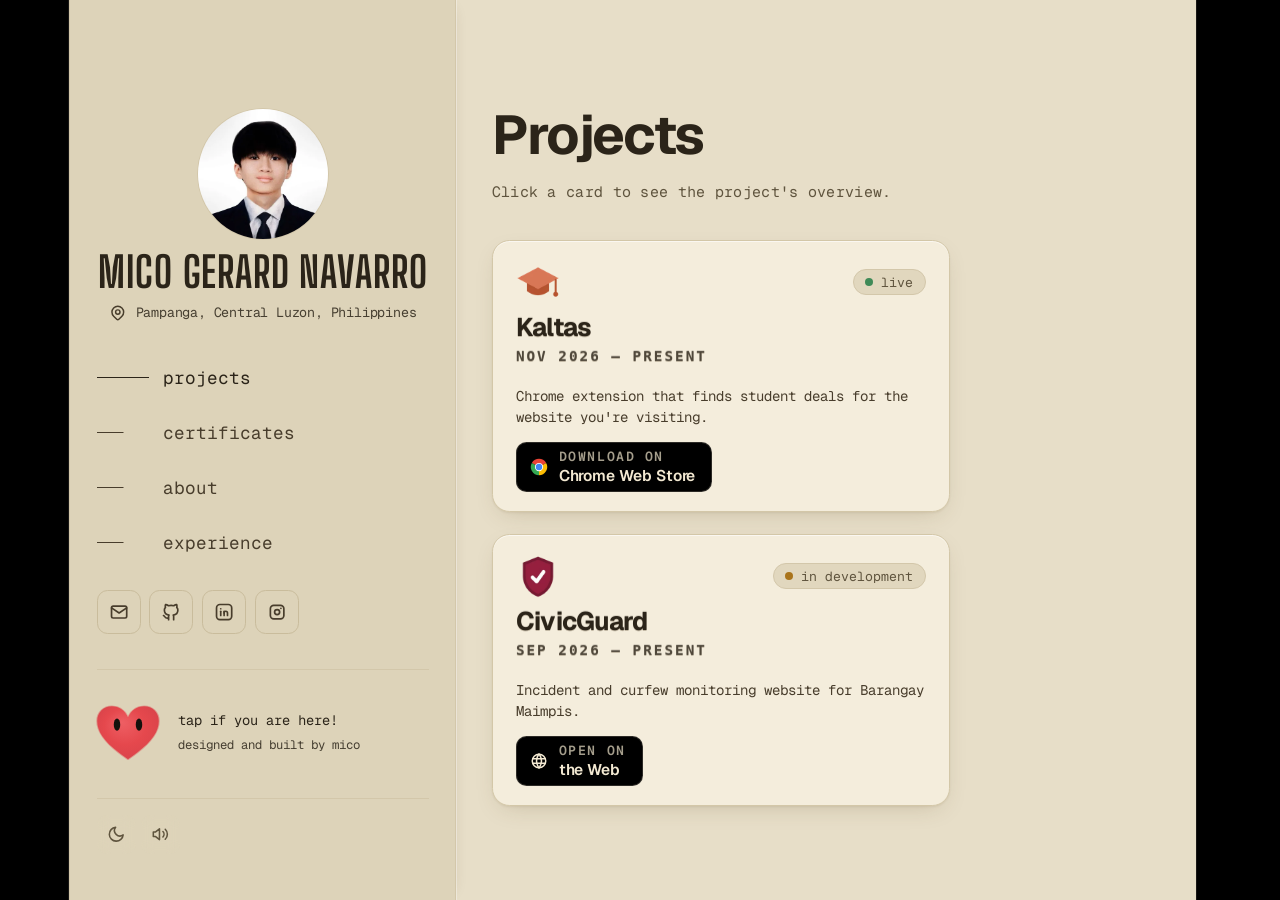
==== commit 589dfc11: "style: warmer light mode cards and an empty experience page" ====
--- a/index.html
+++ b/index.html
@@ -21,7 +21,7 @@
 <link rel="preload" as="font" type="font/woff2" href="/fonts/big-shoulders-display-latin-700-normal.woff2" crossorigin>
 <script>(function(){try{var n=performance.getEntriesByType('navigation')[0];var back=n&&n.type==='back_forward';var seen=sessionStorage.getItem('intro');sessionStorage.setItem('intro','1');if(!back&&!seen&&!matchMedia('(prefers-reduced-motion: reduce)').matches&&'IntersectionObserver' in window)document.documentElement.classList.add('js');}catch(e){}})();</script>
 <link rel="preload" as="image" href="/images/profile/mico-400.webp?v=9" fetchpriority="high">
-<link rel="stylesheet" href="/css/styles.css?v=2">
+<link rel="stylesheet" href="/css/styles.css?v=3">
 <script type="application/ld+json">{"@context":"https://schema.org","@type":"Person","name":"Mico Gerard Navarro","url":"https://miconavarro.vercel.app/","jobTitle":"BSIT student and developer","address":{"@type":"PostalAddress","addressRegion":"Pampanga","addressCountry":"PH"},"sameAs":["https://github.com/miconvr","https://linkedin.com/in/miconvr","https://instagram.com/miconvr"]}</script>
 </head>
 <body class="home">
--- a/css/styles.css
+++ b/css/styles.css
@@ -2963,3 +2963,16 @@
     transform: translateY(-2px);
   }
 }
+
+/* light mode cards */
+:root[data-theme=light] .projects-grid .item{
+  background:#F4EDDC;
+  border-color:#D3C7A8;
+  box-shadow:0 1px 0 rgba(255,255,255,.6) inset,0 1px 2px rgba(90,70,30,.08),0 8px 24px -10px rgba(90,70,30,.25);
+  transition:transform .25s,border-color .25s,box-shadow .25s;
+}
+:root[data-theme=light] .projects-grid .item:hover{
+  transform:translateY(-3px);
+  border-color:#e5484d;
+  box-shadow:0 1px 2px rgba(90,70,30,.1),0 16px 32px -12px rgba(90,70,30,.35);
+}
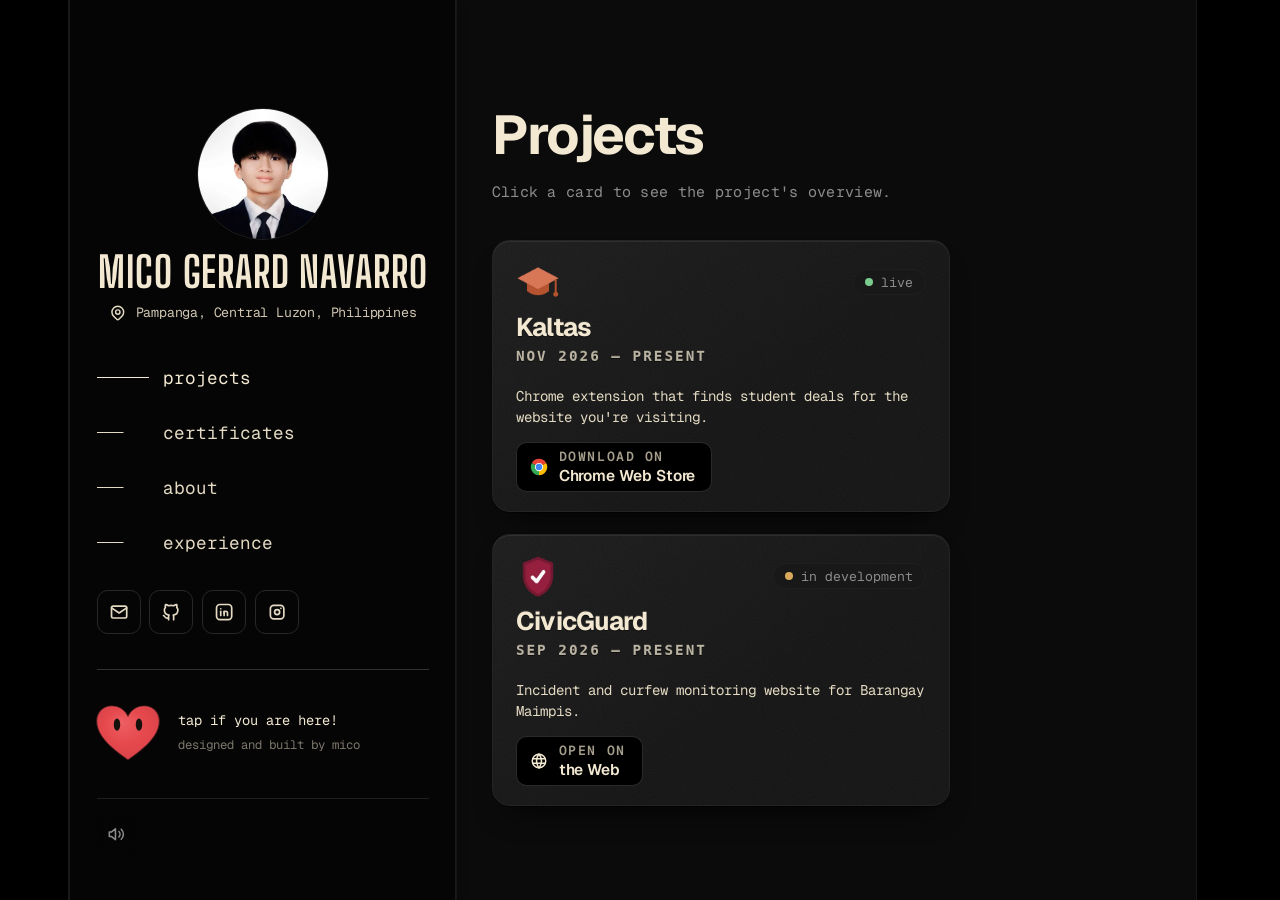
==== commit 3e3363f1: "style: dark theme only and an empty experience page" ====
--- a/index.html
+++ b/index.html
@@ -1,11 +1,10 @@
 <!DOCTYPE html>
-<html lang="en">
+<html lang="en" data-theme="dark">
 <head>
 <meta charset="utf-8">
 <meta name="viewport" content="width=device-width, initial-scale=1, viewport-fit=cover">
-<meta name="theme-color" content="#E7DEC8">
+<meta name="theme-color" content="#0B0B0B">
 <meta name="color-scheme" content="light dark">
-<script>(function(){var t="light";try{var s=localStorage.getItem("theme-v1");if(s==="dark"||s==="light")t=s}catch(e){}document.documentElement.dataset.theme=t;var m=document.querySelector('meta[name="theme-color"]');if(m)m.content=t==="dark"?"#0B0B0B":"#E7DEC8"})()</script>
 <title>Mico Gerard Navarro</title>
 <meta name="description" content="Kaltas, a Chrome extension for student deals, and CivicGuard, an incident monitoring system, built by BSIT student Mico Gerard Navarro.">
 <meta property="og:title" content="Mico Gerard Navarro">
@@ -21,7 +20,7 @@
 <link rel="preload" as="font" type="font/woff2" href="/fonts/big-shoulders-display-latin-700-normal.woff2" crossorigin>
 <script>(function(){try{var n=performance.getEntriesByType('navigation')[0];var back=n&&n.type==='back_forward';var seen=sessionStorage.getItem('intro');sessionStorage.setItem('intro','1');if(!back&&!seen&&!matchMedia('(prefers-reduced-motion: reduce)').matches&&'IntersectionObserver' in window)document.documentElement.classList.add('js');}catch(e){}})();</script>
 <link rel="preload" as="image" href="/images/profile/mico-400.webp?v=9" fetchpriority="high">
-<link rel="stylesheet" href="/css/styles.css?v=3">
+<link rel="stylesheet" href="/css/styles.css?v=6">
 <script type="application/ld+json">{"@context":"https://schema.org","@type":"Person","name":"Mico Gerard Navarro","url":"https://miconavarro.vercel.app/","jobTitle":"BSIT student and developer","address":{"@type":"PostalAddress","addressRegion":"Pampanga","addressCountry":"PH"},"sameAs":["https://github.com/miconvr","https://linkedin.com/in/miconvr","https://instagram.com/miconvr"]}</script>
 </head>
 <body class="home">
@@ -116,7 +115,7 @@
 <script src="/js/mascot-idle.js?v=2" defer></script>
 <script src="/js/clack.js?v=2" defer></script>
 <script src="/js/card-link.js?v=2" defer></script>
-<script src="/js/theme.js?v=2" defer></script>
+<script src="/js/theme.js?v=3" defer></script>
 <script src="/js/commit-tip.js?v=2" defer></script>
 <script src="/js/car-slider.js?v=2" defer></script>
 <script src="/js/commits.js?v=2" defer></script>
--- a/css/styles.css
+++ b/css/styles.css
@@ -2964,15 +2964,3 @@
   }
 }
 
-/* light mode cards */
-:root[data-theme=light] .projects-grid .item{
-  background:#F4EDDC;
-  border-color:#D3C7A8;
-  box-shadow:0 1px 0 rgba(255,255,255,.6) inset,0 1px 2px rgba(90,70,30,.08),0 8px 24px -10px rgba(90,70,30,.25);
-  transition:transform .25s,border-color .25s,box-shadow .25s;
-}
-:root[data-theme=light] .projects-grid .item:hover{
-  transform:translateY(-3px);
-  border-color:#e5484d;
-  box-shadow:0 1px 2px rgba(90,70,30,.1),0 16px 32px -12px rgba(90,70,30,.35);
-}
